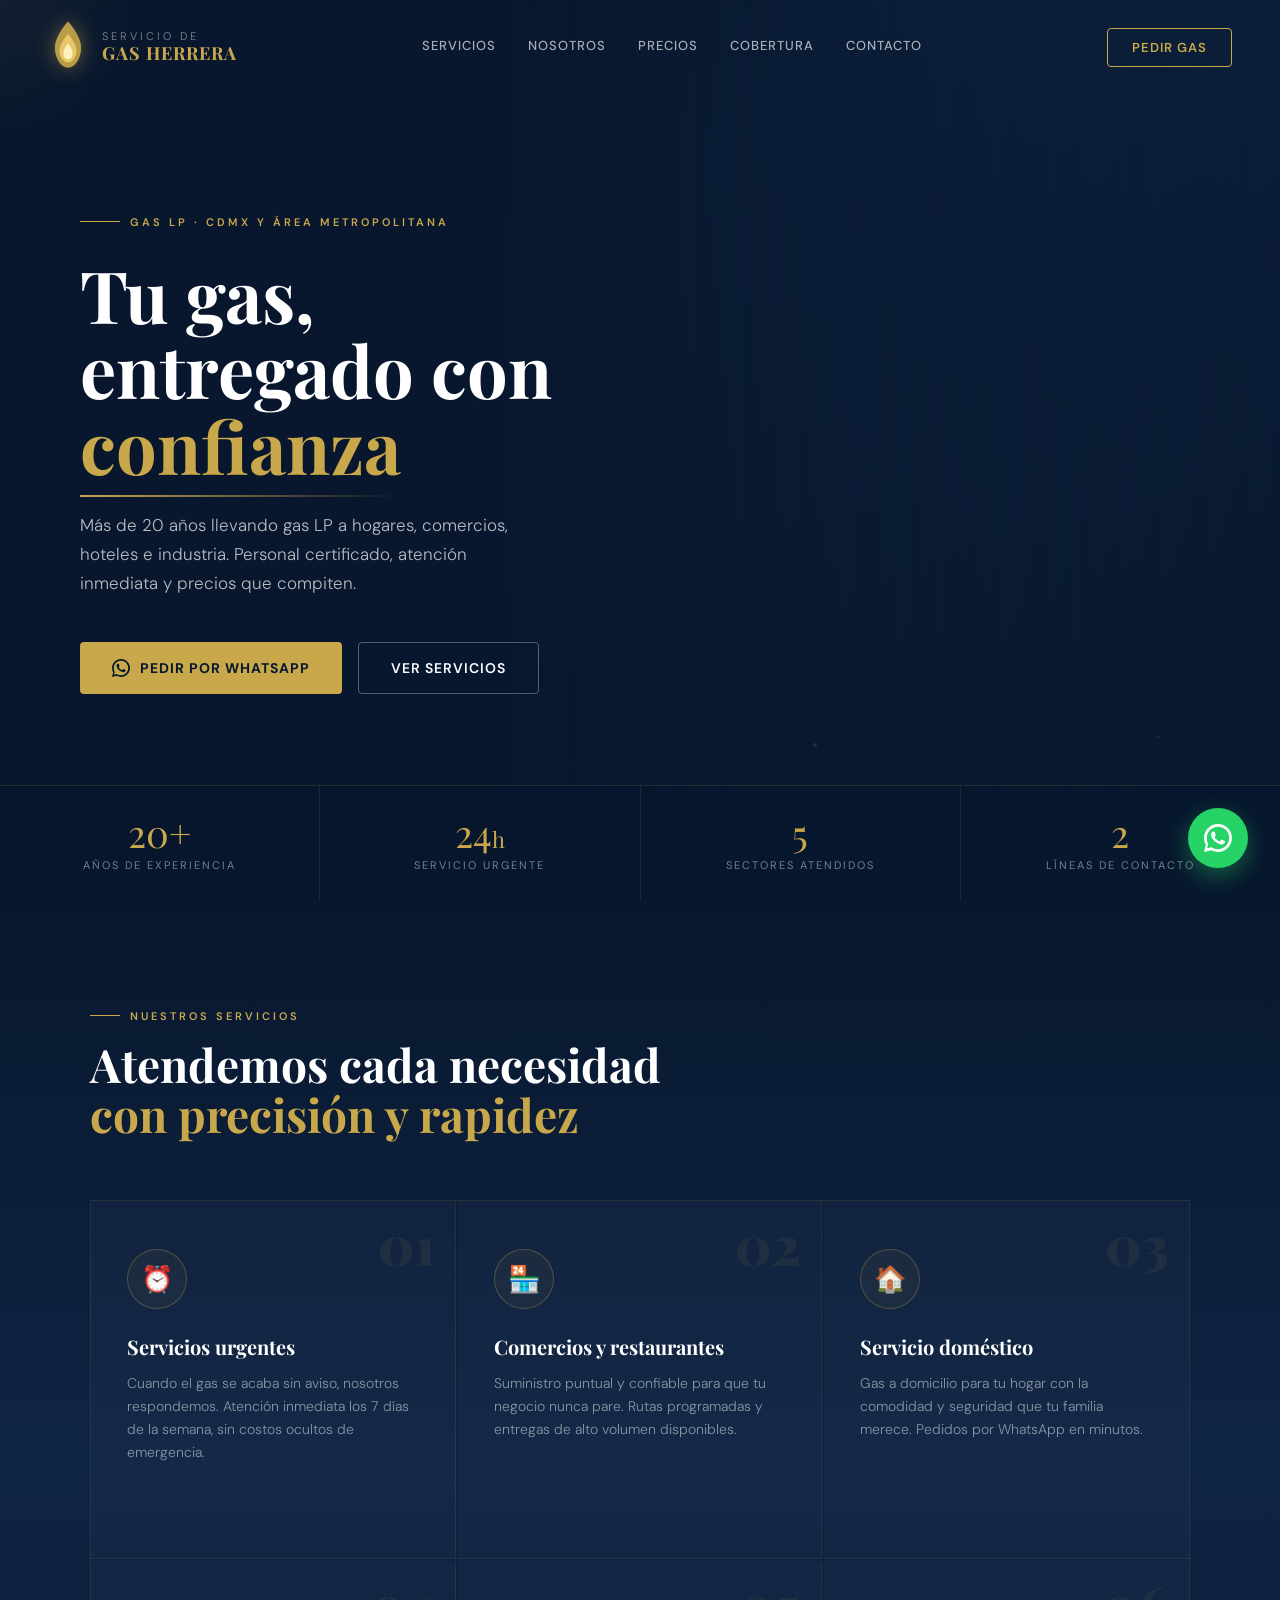
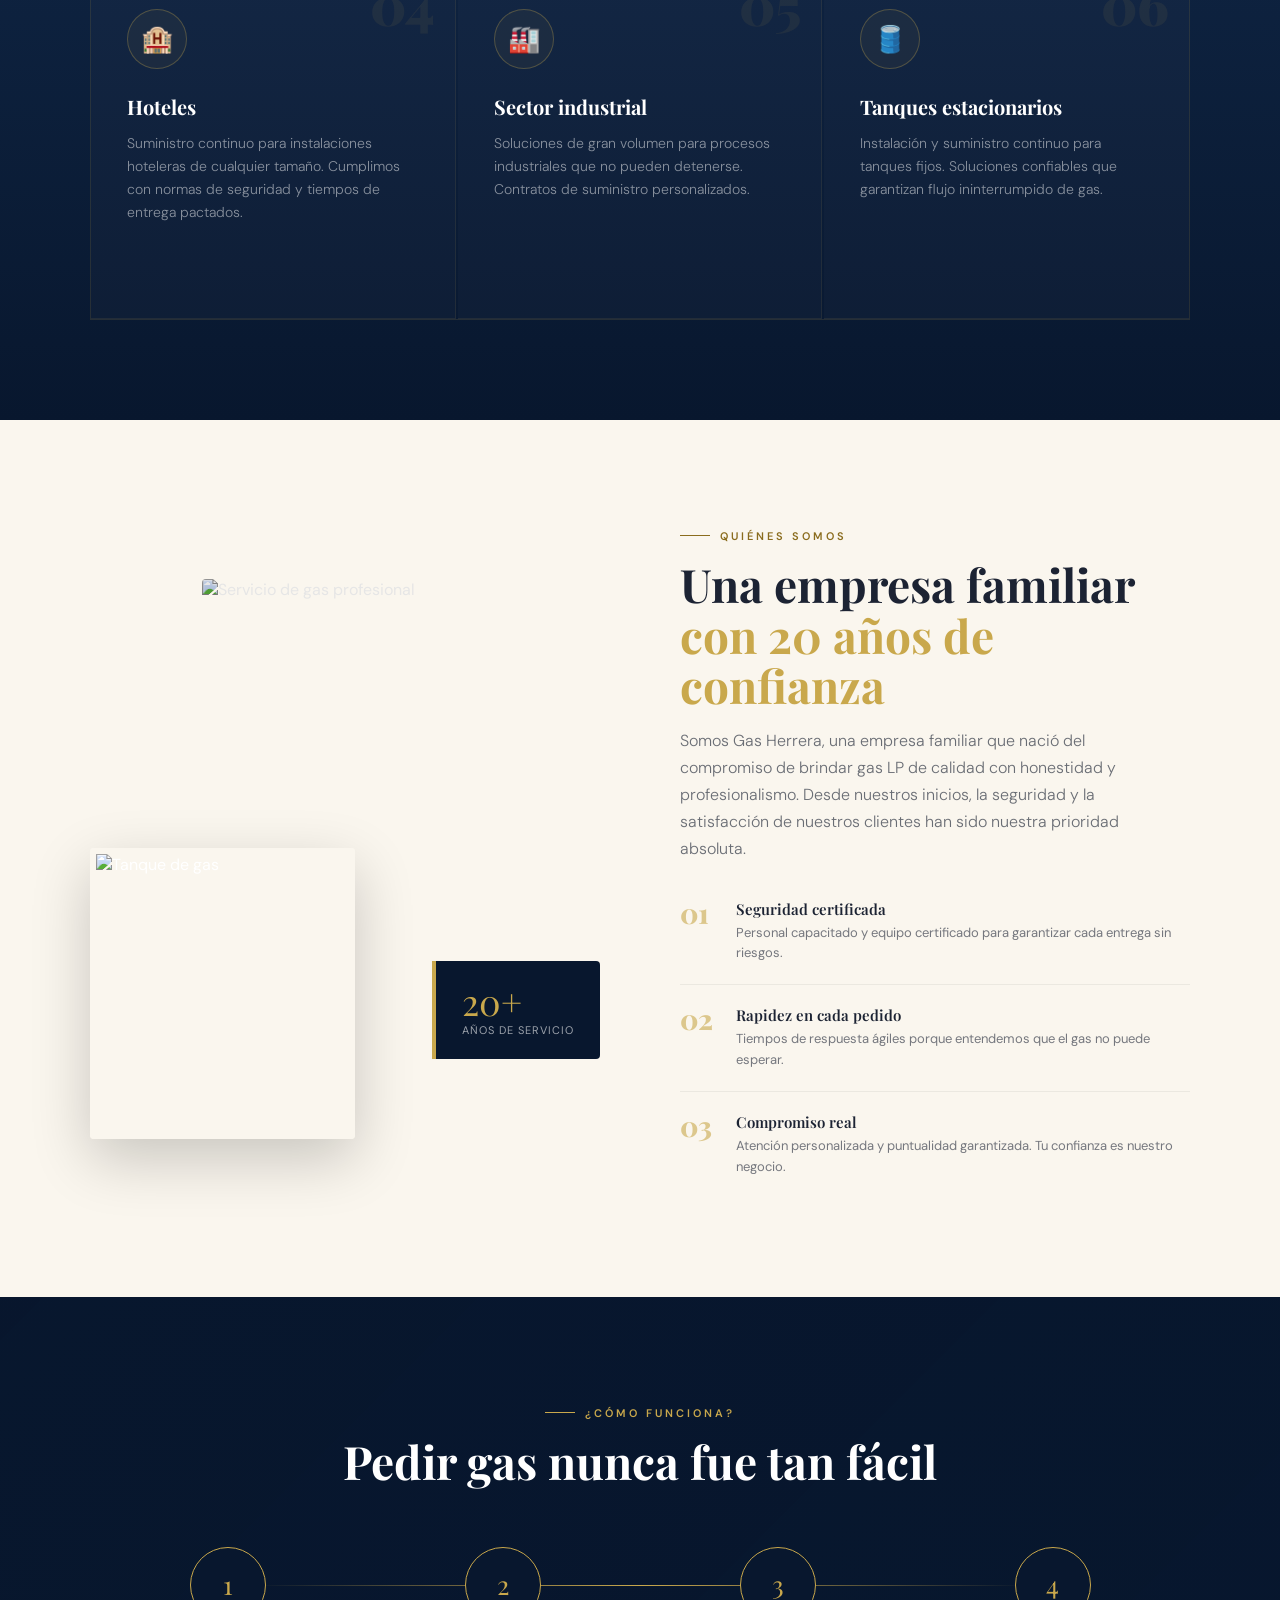
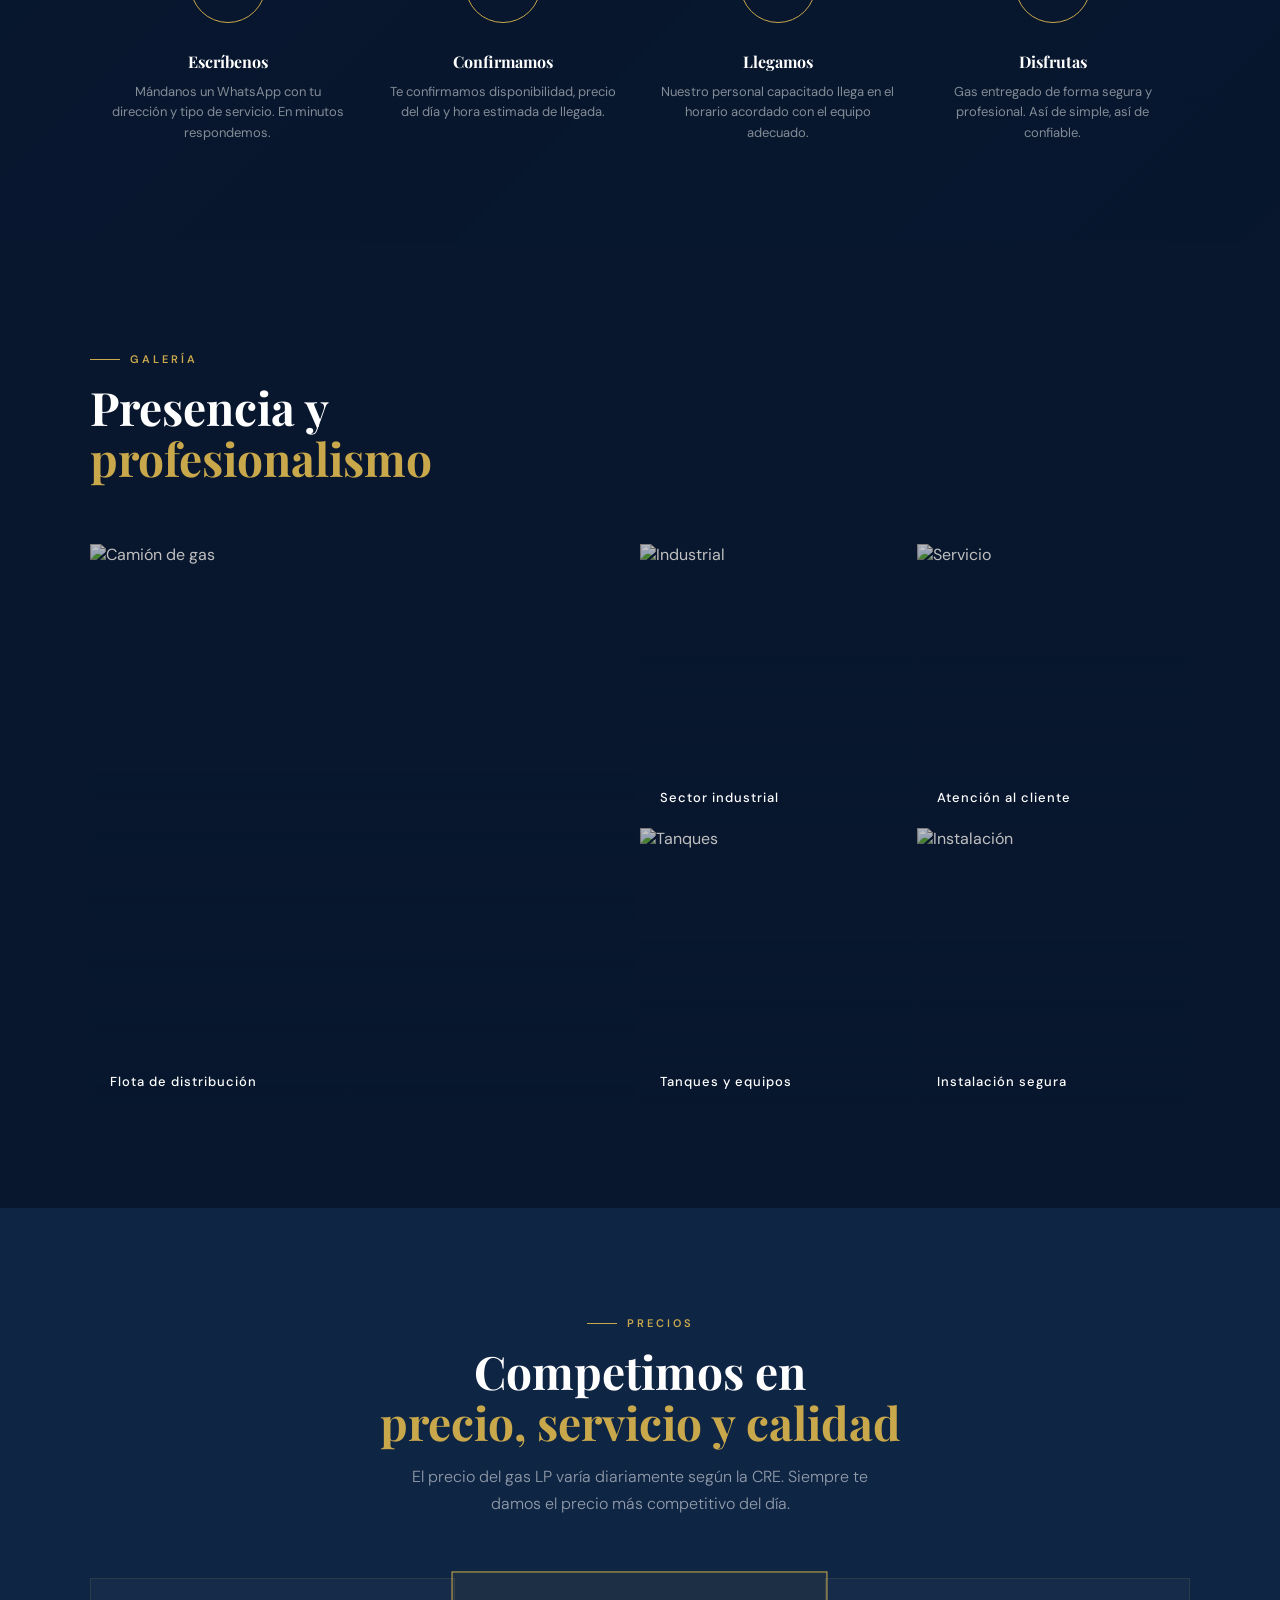
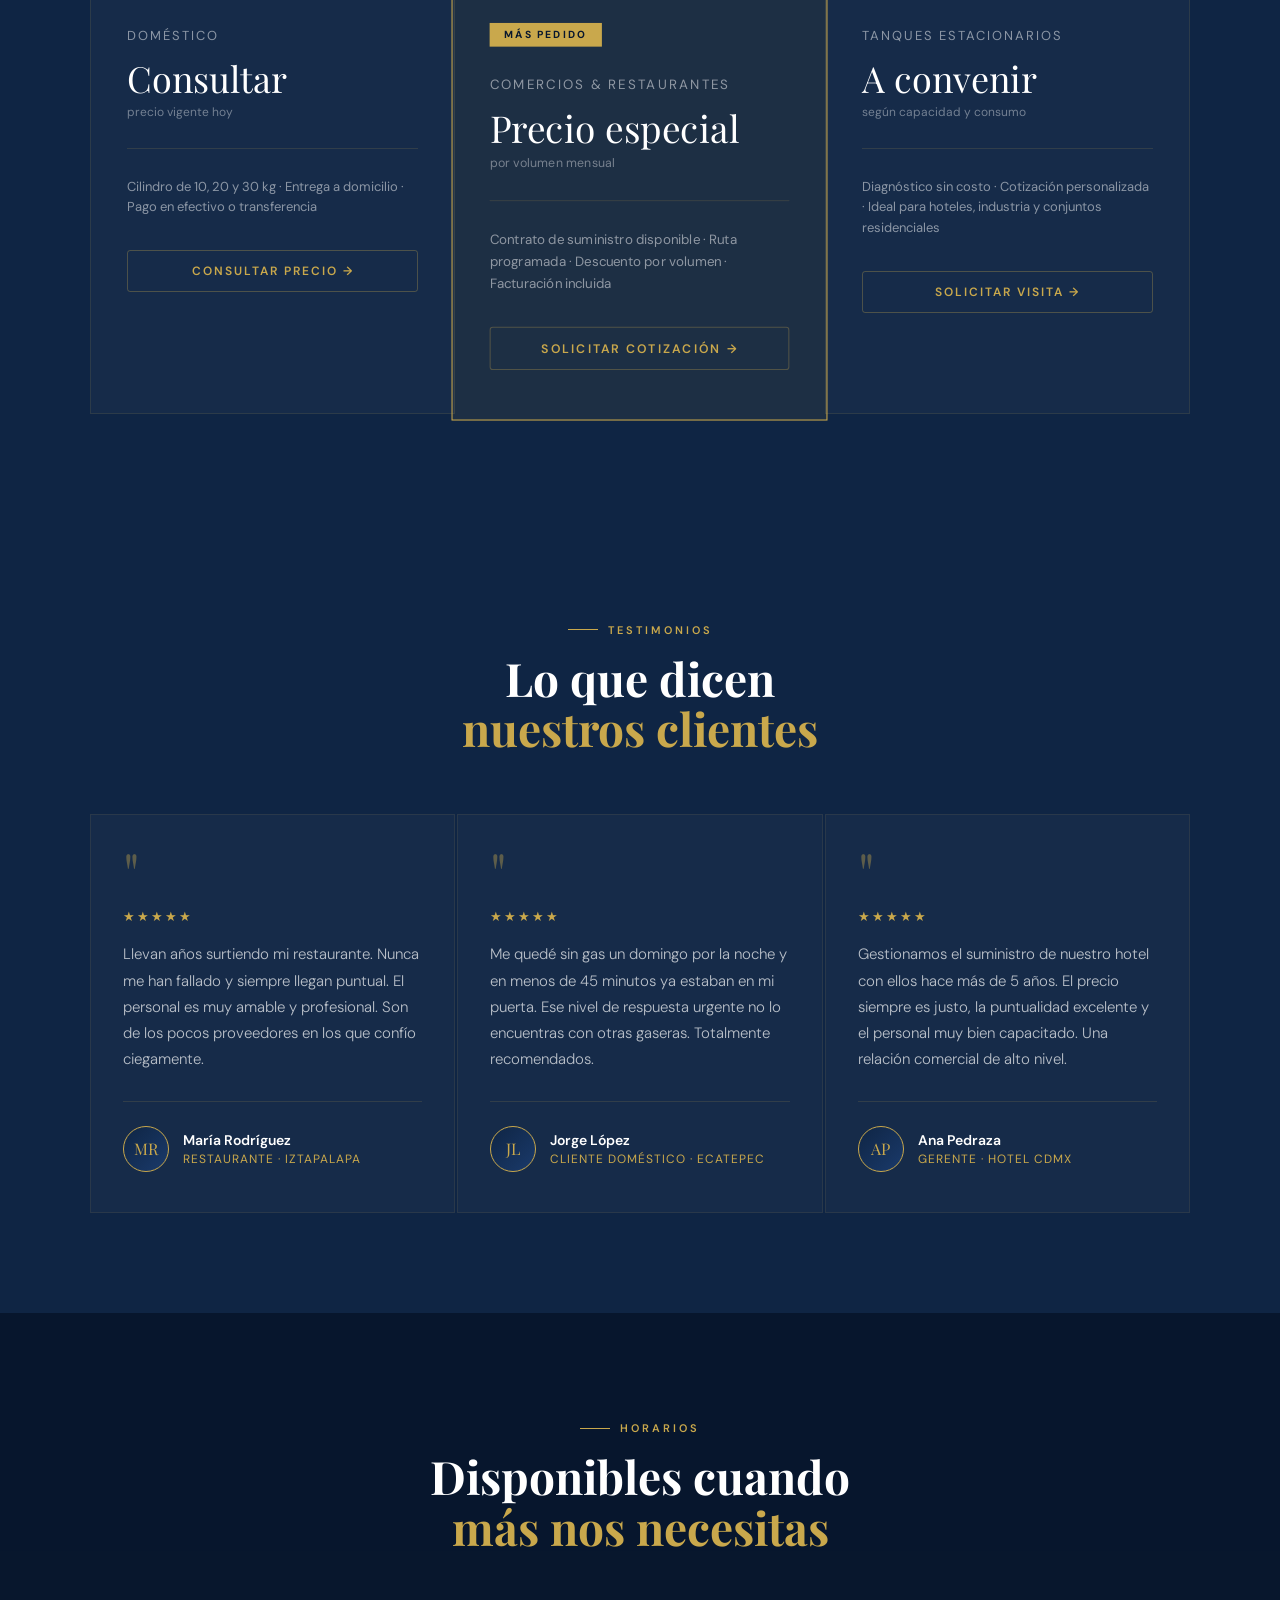
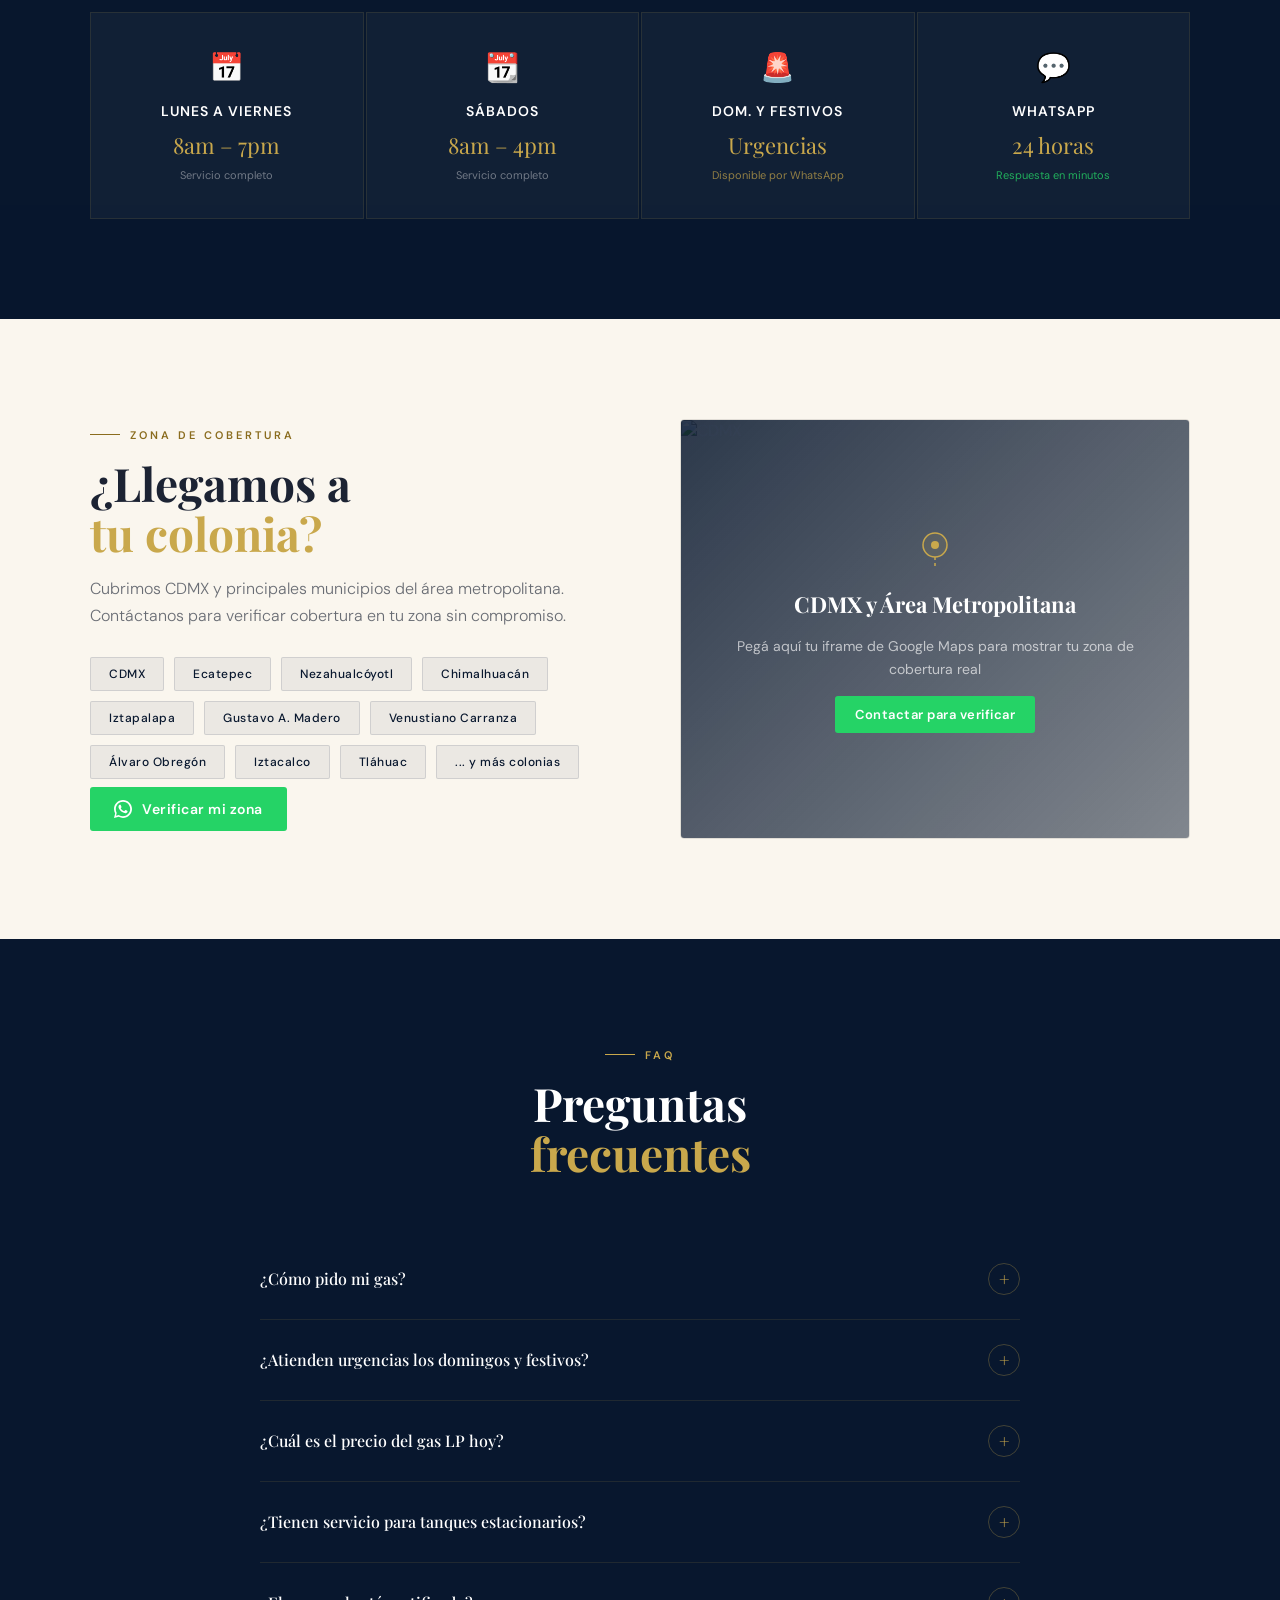
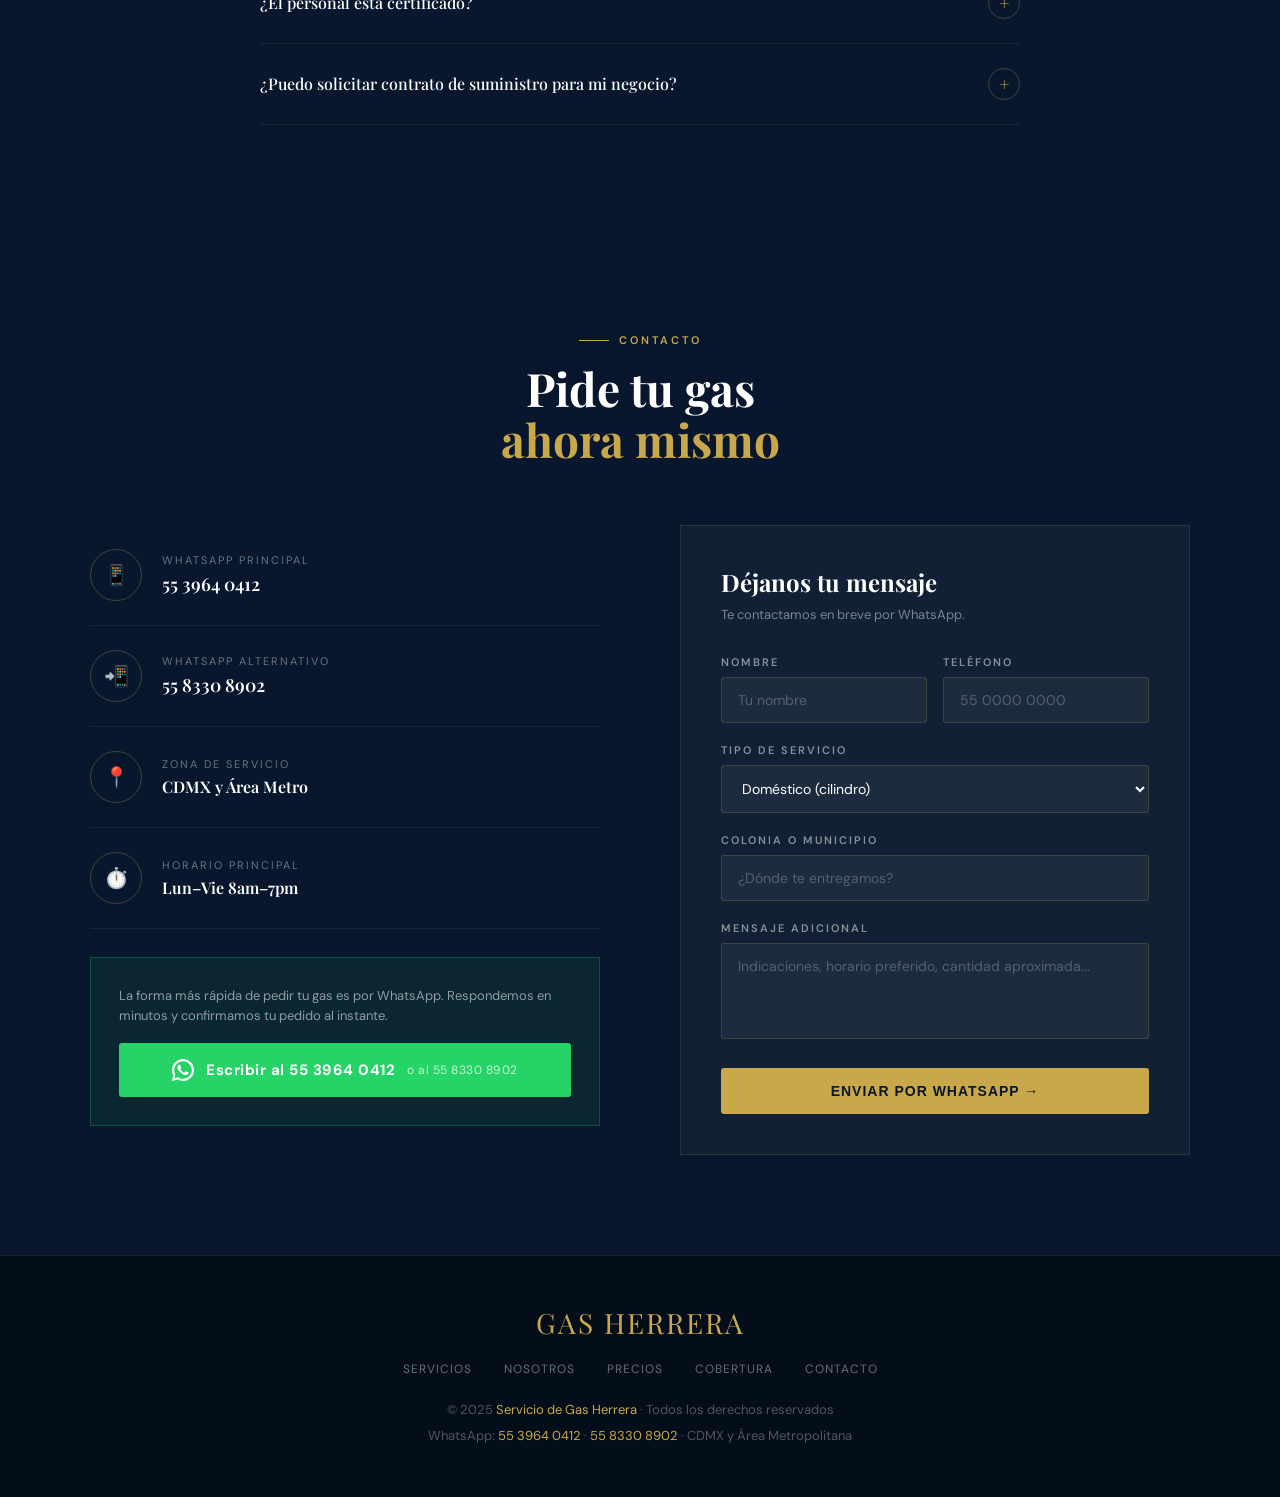
==== index.html @ c6536441 "Rename gas_herrera_premium.html to index.html" ====
<!DOCTYPE html>
<html lang="es">
<head>
<meta charset="UTF-8">
<meta name="viewport" content="width=device-width, initial-scale=1.0">
<title>Servicio de Gas Herrera | Gas LP CDMX</title>
<meta name="description" content="Más de 20 años llevando gas LP a hogares, comercios y empresas en CDMX. Servicio urgente 24h. WhatsApp: 5539640412">
<link rel="preconnect" href="https://fonts.googleapis.com">
<link href="https://fonts.googleapis.com/css2?family=Playfair+Display:wght@700;800;900&family=DM+Sans:wght@300;400;500;600&display=swap" rel="stylesheet">

<style>
*{margin:0;padding:0;box-sizing:border-box}
:root{
  --navy:#08172e;
  --navy2:#0f2544;
  --navy3:#1a3a6b;
  --gold:#c9a84c;
  --gold2:#e8c96a;
  --gold3:#f5e4a8;
  --cream:#faf6ee;
  --white:#fff;
  --gray:#8a8f9e;
  --text:#1c2333;
}
html{scroll-behavior:smooth}
body{font-family:'DM Sans',sans-serif;background:var(--navy);color:var(--white);overflow-x:hidden}
h1,h2,h3,h4{font-family:'Playfair Display',serif}

/* ── CURSOR GLOW ── */
.cursor-glow{
  width:300px;height:300px;border-radius:50%;
  background:radial-gradient(circle,rgba(201,168,76,0.06) 0%,transparent 70%);
  position:fixed;pointer-events:none;transform:translate(-50%,-50%);z-index:9999;
  transition:transform 0.1s;
}

/* ── LOADER ── */
#loader{
  position:fixed;inset:0;background:var(--navy);z-index:10000;
  display:flex;align-items:center;justify-content:center;flex-direction:column;gap:20px;
  transition:opacity 0.6s,visibility 0.6s;
}
#loader.hide{opacity:0;visibility:hidden}
.loader-flame{
  width:50px;height:70px;position:relative;animation:flicker 0.8s infinite alternate;
}
.loader-flame::before{
  content:'';position:absolute;inset:0;
  background:conic-gradient(from 180deg at 50% 100%,#c9a84c,#e8c96a,#fff3c0,#e8c96a,#c9a84c);
  border-radius:50% 50% 30% 30% / 60% 60% 40% 40%;
  animation:burn 1.2s ease-in-out infinite alternate;
}
.loader-flame::after{
  content:'';position:absolute;top:20%;left:20%;right:20%;bottom:10%;
  background:rgba(8,23,46,0.6);border-radius:50% 50% 30% 30% / 60% 60% 40% 40%;
  animation:burn 1.2s ease-in-out infinite alternate reverse;
}
@keyframes burn{
  0%{transform:scaleY(1) scaleX(1)}
  100%{transform:scaleY(1.08) scaleX(0.94)}
}
@keyframes flicker{
  0%{filter:brightness(1)}
  100%{filter:brightness(1.2) drop-shadow(0 0 20px rgba(201,168,76,0.8))}
}
.loader-text{
  font-family:'Playfair Display',serif;
  color:var(--gold);font-size:22px;letter-spacing:4px;
  animation:pulse 1.4s ease-in-out infinite;
}
@keyframes pulse{0%,100%{opacity:0.5}50%{opacity:1}}

/* ── PARTICLES ── */
#particles{position:fixed;inset:0;pointer-events:none;z-index:1;overflow:hidden}
.particle{
  position:absolute;border-radius:50%;pointer-events:none;
  animation:rise linear infinite;
}
@keyframes rise{
  0%{transform:translateY(0) scale(1);opacity:0.6}
  100%{transform:translateY(-100vh) scale(0);opacity:0}
}

/* ── NAV ── */
nav{
  position:fixed;top:0;left:0;right:0;z-index:1000;
  padding:20px 48px;
  display:flex;align-items:center;justify-content:space-between;
  transition:all 0.4s;
}
nav.scrolled{
  background:rgba(8,23,46,0.95);backdrop-filter:blur(20px);
  padding:14px 48px;border-bottom:1px solid rgba(201,168,76,0.15);
  box-shadow:0 4px 30px rgba(0,0,0,0.4);
}
.nav-logo{display:flex;align-items:center;gap:14px;text-decoration:none}
.nav-flame{
  width:40px;height:54px;position:relative;
  filter:drop-shadow(0 0 10px rgba(201,168,76,0.5));
}
.nav-flame svg{width:100%;height:100%}
.nav-brand{line-height:1.2}
.nav-brand span{display:block;font-size:11px;color:rgba(255,255,255,0.5);letter-spacing:3px;text-transform:uppercase;font-family:'DM Sans',sans-serif;font-weight:300}
.nav-brand strong{font-family:'Playfair Display',serif;font-size:18px;color:var(--gold);letter-spacing:1px}
.nav-links{display:flex;gap:32px}
.nav-links a{
  color:rgba(255,255,255,0.65);font-size:13px;text-decoration:none;
  letter-spacing:1px;text-transform:uppercase;font-weight:500;
  position:relative;padding-bottom:4px;transition:color 0.2s;
}
.nav-links a::after{
  content:'';position:absolute;bottom:0;left:0;width:0;height:1px;
  background:var(--gold);transition:width 0.3s;
}
.nav-links a:hover{color:var(--gold)}
.nav-links a:hover::after{width:100%}
.nav-cta{
  background:transparent;color:var(--gold);
  border:1px solid var(--gold);padding:10px 24px;
  border-radius:4px;font-size:13px;font-weight:600;letter-spacing:1px;
  text-transform:uppercase;text-decoration:none;
  position:relative;overflow:hidden;transition:color 0.3s;
}
.nav-cta::before{
  content:'';position:absolute;inset:0;background:var(--gold);
  transform:translateX(-101%);transition:transform 0.3s;z-index:-1;
}
.nav-cta:hover{color:var(--navy)}
.nav-cta:hover::before{transform:translateX(0)}

/* ── HERO ── */
.hero{
  min-height:100vh;position:relative;
  display:flex;align-items:center;justify-content:flex-start;
  overflow:hidden;
}
.hero-bg{
  position:absolute;inset:0;z-index:0;
  background:linear-gradient(135deg,#08172e 0%,#0f2544 40%,#08172e 100%);
}
.hero-img{
  position:absolute;right:0;top:0;bottom:0;width:60%;
  background:url('https://images.unsplash.com/photo-1558618666-fcd25c85cd64?w=1200&q=80') center/cover no-repeat;
  mask-image:linear-gradient(to right,transparent 0%,rgba(0,0,0,0.3) 20%,black 60%);
  -webkit-mask-image:linear-gradient(to right,transparent 0%,rgba(0,0,0,0.3) 20%,black 60%);
}
.hero-overlay{position:absolute;inset:0;background:linear-gradient(to right,var(--navy) 35%,rgba(8,23,46,0.7) 60%,rgba(8,23,46,0.3) 100%);z-index:1}
.hero-content{
  position:relative;z-index:2;padding:0 80px;max-width:680px;
}
.hero-eyebrow{
  display:inline-flex;align-items:center;gap:10px;
  margin-bottom:28px;
  color:var(--gold);font-size:11px;letter-spacing:3px;text-transform:uppercase;font-weight:600;
  opacity:0;animation:fadeUp 0.8s 0.5s ease forwards;
}
.hero-eyebrow::before{content:'';width:40px;height:1px;background:var(--gold)}
.hero h1{
  font-size:72px;line-height:1.05;margin-bottom:28px;
  opacity:0;animation:fadeUp 0.8s 0.7s ease forwards;
}
.hero h1 em{color:var(--gold);font-style:normal;position:relative}
.hero h1 em::after{
  content:'';position:absolute;bottom:-4px;left:0;right:0;height:2px;
  background:linear-gradient(to right,var(--gold),transparent);
}
.hero-desc{
  font-size:17px;line-height:1.7;color:rgba(255,255,255,0.7);
  max-width:460px;margin-bottom:44px;font-weight:300;
  opacity:0;animation:fadeUp 0.8s 0.9s ease forwards;
}
.hero-actions{
  display:flex;gap:16px;flex-wrap:wrap;
  opacity:0;animation:fadeUp 0.8s 1.1s ease forwards;
}
.btn-gold{
  display:inline-flex;align-items:center;gap:10px;
  background:var(--gold);color:var(--navy);
  padding:16px 32px;border-radius:4px;
  font-size:14px;font-weight:700;letter-spacing:1px;text-transform:uppercase;
  text-decoration:none;border:none;cursor:pointer;
  position:relative;overflow:hidden;transition:transform 0.2s,box-shadow 0.3s;
}
.btn-gold::before{
  content:'';position:absolute;inset:0;
  background:var(--gold2);transform:scaleX(0);transform-origin:left;
  transition:transform 0.3s;
}
.btn-gold:hover{transform:translateY(-2px);box-shadow:0 12px 40px rgba(201,168,76,0.35)}
.btn-gold:hover::before{transform:scaleX(1)}
.btn-gold span{position:relative;z-index:1}
.btn-outline{
  display:inline-flex;align-items:center;gap:10px;
  background:transparent;color:var(--white);
  padding:16px 32px;border-radius:4px;
  font-size:14px;font-weight:600;letter-spacing:1px;text-transform:uppercase;
  text-decoration:none;border:1px solid rgba(255,255,255,0.3);
  transition:all 0.3s;
}
.btn-outline:hover{background:rgba(255,255,255,0.08);border-color:rgba(255,255,255,0.6)}
.hero-stats{
  position:absolute;bottom:0;left:0;right:0;z-index:2;
  display:flex;
  border-top:1px solid rgba(201,168,76,0.15);
  background:rgba(8,23,46,0.7);backdrop-filter:blur(20px);
  opacity:0;animation:fadeUp 0.8s 1.3s ease forwards;
}
.hero-stat{
  flex:1;padding:28px 40px;border-right:1px solid rgba(201,168,76,0.12);
  text-align:center;transition:background 0.3s;
}
.hero-stat:last-child{border-right:none}
.hero-stat:hover{background:rgba(201,168,76,0.06)}
.stat-num{
  font-family:'Playfair Display',serif;font-size:38px;color:var(--gold);
  line-height:1;margin-bottom:6px;
}
.stat-label{font-size:11px;color:rgba(255,255,255,0.45);letter-spacing:2px;text-transform:uppercase}

/* ── SCROLL ANIMATIONS ── */
.reveal{
  opacity:0;transform:translateY(40px);
  transition:opacity 0.7s ease,transform 0.7s ease;
}
.reveal.visible{opacity:1;transform:translateY(0)}
.reveal-left{
  opacity:0;transform:translateX(-40px);
  transition:opacity 0.7s ease,transform 0.7s ease;
}
.reveal-left.visible{opacity:1;transform:translateX(0)}
.reveal-right{
  opacity:0;transform:translateX(40px);
  transition:opacity 0.7s ease,transform 0.7s ease;
}
.reveal-right.visible{opacity:1;transform:translateX(0)}
.delay-1{transition-delay:0.1s}
.delay-2{transition-delay:0.2s}
.delay-3{transition-delay:0.3s}
.delay-4{transition-delay:0.4s}
.delay-5{transition-delay:0.5s}

@keyframes fadeUp{
  from{opacity:0;transform:translateY(30px)}
  to{opacity:1;transform:translateY(0)}
}

/* ── SECTION BASE ── */
section{position:relative;z-index:2}
.container{max-width:1100px;margin:0 auto;padding:0 48px}
.section-wrap{padding:100px 0}
.gold-tag{
  display:inline-flex;align-items:center;gap:10px;
  color:var(--gold);font-size:11px;letter-spacing:3px;
  text-transform:uppercase;font-weight:600;margin-bottom:16px;
}
.gold-tag::before{content:'';width:30px;height:1px;background:var(--gold)}
.section-title{
  font-size:46px;line-height:1.1;color:var(--white);margin-bottom:16px;
}
.section-title.dark{color:var(--text)}
.section-title span{color:var(--gold)}
.section-sub{
  font-size:16px;line-height:1.7;
  color:rgba(255,255,255,0.55);font-weight:300;max-width:500px;
}
.section-sub.dark{color:rgba(28,35,51,0.65)}

/* ── SERVICES ── */
.services-bg{
  background:linear-gradient(180deg,var(--navy) 0%,var(--navy2) 50%,var(--navy) 100%);
}
.services-grid{
  display:grid;grid-template-columns:repeat(3,1fr);gap:2px;
  margin-top:60px;
  border:1px solid rgba(201,168,76,0.15);
}
.service-card{
  position:relative;overflow:hidden;
  padding:48px 36px;
  background:rgba(255,255,255,0.02);
  border-right:1px solid rgba(201,168,76,0.1);
  border-bottom:1px solid rgba(201,168,76,0.1);
  transition:background 0.4s;cursor:default;
}
.service-card:nth-child(3n){border-right:none}
.service-card::before{
  content:'';position:absolute;inset:0;
  background:linear-gradient(135deg,rgba(201,168,76,0.08) 0%,transparent 60%);
  opacity:0;transition:opacity 0.4s;
}
.service-card:hover{background:rgba(201,168,76,0.05)}
.service-card:hover::before{opacity:1}
.service-number{
  font-family:'Playfair Display',serif;
  font-size:54px;color:rgba(201,168,76,0.08);
  position:absolute;top:16px;right:20px;line-height:1;
  transition:color 0.4s;font-weight:900;
}
.service-card:hover .service-number{color:rgba(201,168,76,0.15)}
.service-icon-wrap{
  width:60px;height:60px;border-radius:50%;
  border:1px solid rgba(201,168,76,0.3);
  display:flex;align-items:center;justify-content:center;
  margin-bottom:24px;font-size:26px;
  background:rgba(201,168,76,0.06);
  transition:all 0.3s;
}
.service-card:hover .service-icon-wrap{
  background:rgba(201,168,76,0.15);
  border-color:var(--gold);
  box-shadow:0 0 20px rgba(201,168,76,0.2);
}
.service-card h3{
  font-family:'Playfair Display',serif;
  font-size:20px;color:var(--white);margin-bottom:12px;
}
.service-card p{
  font-size:14px;color:rgba(255,255,255,0.5);line-height:1.65;font-weight:300;
}
.service-card .s-arrow{
  display:inline-block;color:var(--gold);margin-top:20px;
  font-size:20px;transition:transform 0.3s;opacity:0;
}
.service-card:hover .s-arrow{opacity:1;transform:translateX(6px)}

/* ── ABOUT ── */
.about-bg{background:var(--cream)}
.about-grid{display:grid;grid-template-columns:1fr 1fr;gap:80px;align-items:center}
.about-images{position:relative;height:560px}
.about-img-main{
  position:absolute;right:0;top:0;
  width:78%;height:78%;
  border-radius:4px;overflow:hidden;
}
.about-img-main img{width:100%;height:100%;object-fit:cover;filter:brightness(0.9)}
.about-img-secondary{
  position:absolute;left:0;bottom:0;
  width:52%;height:52%;
  border-radius:4px;overflow:hidden;
  border:6px solid var(--cream);
  box-shadow:0 20px 60px rgba(0,0,0,0.2);
}
.about-img-secondary img{width:100%;height:100%;object-fit:cover}
.about-badge{
  position:absolute;right:0;bottom:80px;
  background:var(--navy);color:var(--white);
  padding:22px 26px;border-left:4px solid var(--gold);
  border-radius:0 4px 4px 0;
  z-index:10;
}
.about-badge .num{
  font-family:'Playfair Display',serif;
  font-size:36px;color:var(--gold);line-height:1;
}
.about-badge .lbl{font-size:11px;color:rgba(255,255,255,0.6);letter-spacing:1px;text-transform:uppercase;margin-top:4px}
.about-text .gold-tag{color:#8a6c1e}
.about-text .gold-tag::before{background:#8a6c1e}
.about-text .section-title.dark{color:var(--text)}
.valores-list{margin-top:36px;display:flex;flex-direction:column;gap:20px}
.valor-row{
  display:flex;gap:20px;align-items:flex-start;
  padding-bottom:20px;border-bottom:1px solid rgba(0,0,0,0.06);
}
.valor-row:last-child{border-bottom:none}
.valor-num{
  font-family:'Playfair Display',serif;
  font-size:28px;color:var(--gold);font-weight:800;
  line-height:1;flex-shrink:0;width:36px;
  opacity:0.6;
}
.valor-row h4{font-size:15px;font-weight:600;color:var(--text);margin-bottom:4px}
.valor-row p{font-size:13px;color:rgba(28,35,51,0.6);line-height:1.6}

/* ── PRICING ── */
.pricing-bg{background:var(--navy2)}
.pricing-grid{display:grid;grid-template-columns:repeat(3,1fr);gap:2px;margin-top:60px}
.price-card{
  background:rgba(255,255,255,0.03);border:1px solid rgba(201,168,76,0.12);
  padding:48px 36px;position:relative;transition:all 0.35s;
}
.price-card.featured{
  background:rgba(201,168,76,0.08);
  border-color:var(--gold);
  transform:scale(1.03);z-index:1;
}
.price-card:hover:not(.featured){background:rgba(201,168,76,0.04)}
.price-tag-wrap{
  display:inline-block;background:var(--gold);color:var(--navy);
  font-size:10px;font-weight:700;letter-spacing:2px;text-transform:uppercase;
  padding:5px 14px;margin-bottom:28px;
}
.price-type{font-size:13px;color:rgba(255,255,255,0.5);letter-spacing:2px;text-transform:uppercase;margin-bottom:16px}
.price-value{
  font-family:'Playfair Display',serif;
  font-size:36px;color:var(--white);line-height:1;margin-bottom:8px;
}
.price-sub{font-size:12px;color:rgba(255,255,255,0.4);margin-bottom:28px}
.price-divider{height:1px;background:rgba(201,168,76,0.15);margin-bottom:28px}
.price-note{font-size:13px;color:rgba(255,255,255,0.5);line-height:1.6}
.price-cta{
  display:block;text-align:center;margin-top:32px;
  padding:12px;border:1px solid rgba(201,168,76,0.3);
  color:var(--gold);font-size:12px;letter-spacing:2px;text-transform:uppercase;
  font-weight:600;text-decoration:none;border-radius:3px;
  transition:all 0.3s;
}
.price-cta:hover{background:var(--gold);color:var(--navy)}

/* ── PROCESO ── */
.proceso-bg{
  background:url('https://images.unsplash.com/photo-1504328345606-18bbc8c9d7d1?w=1400&q=80') center/cover fixed no-repeat;
  position:relative;
}
.proceso-overlay{
  position:absolute;inset:0;
  background:linear-gradient(135deg,rgba(8,23,46,0.96) 0%,rgba(8,23,46,0.88) 100%);
}
.proceso-grid{
  display:grid;grid-template-columns:repeat(4,1fr);gap:0;
  margin-top:60px;position:relative;
}
.proceso-grid::before{
  content:'';position:absolute;top:38px;left:15%;right:15%;height:1px;
  background:linear-gradient(to right,transparent,var(--gold),transparent);
}
.proceso-step{text-align:center;padding:0 20px;position:relative}
.step-num{
  width:76px;height:76px;border-radius:50%;
  border:1px solid var(--gold);
  display:flex;align-items:center;justify-content:center;
  margin:0 auto 28px;
  background:var(--navy);
  font-family:'Playfair Display',serif;font-size:26px;color:var(--gold);
  position:relative;z-index:1;
  transition:all 0.3s;
}
.proceso-step:hover .step-num{
  background:var(--gold);color:var(--navy);
  box-shadow:0 0 30px rgba(201,168,76,0.4);
}
.proceso-step h4{
  font-size:16px;color:var(--white);margin-bottom:10px;
  font-family:'Playfair Display',serif;
}
.proceso-step p{font-size:13px;color:rgba(255,255,255,0.5);line-height:1.6}

/* ── GALLERY ── */
.gallery-bg{background:var(--navy)}
.gallery-grid{
  display:grid;
  grid-template-columns:2fr 1fr 1fr;
  grid-template-rows:280px 280px;
  gap:4px;margin-top:60px;
}
.gallery-item{
  overflow:hidden;position:relative;cursor:pointer;
}
.gallery-item:first-child{grid-row:1/3}
.gallery-item img{
  width:100%;height:100%;object-fit:cover;
  transition:transform 0.6s ease,filter 0.4s;
  filter:brightness(0.75) saturate(0.9);
}
.gallery-item:hover img{transform:scale(1.06);filter:brightness(0.9) saturate(1.1)}
.gallery-item::after{
  content:'';position:absolute;inset:0;
  background:linear-gradient(to top,rgba(8,23,46,0.7) 0%,transparent 60%);
}
.gallery-label{
  position:absolute;bottom:18px;left:20px;z-index:1;
  font-size:13px;color:var(--white);letter-spacing:1px;font-weight:500;
}

/* ── TESTIMONIOS ── */
.test-bg{background:var(--navy2)}
.testimonials-grid{display:grid;grid-template-columns:repeat(3,1fr);gap:2px;margin-top:60px}
.test-card{
  background:rgba(255,255,255,0.03);border:1px solid rgba(201,168,76,0.1);
  padding:40px 32px;transition:all 0.3s;
}
.test-card:hover{background:rgba(201,168,76,0.05);border-color:rgba(201,168,76,0.3)}
.test-quote{
  font-family:'Playfair Display',serif;
  font-size:56px;color:var(--gold);line-height:0.6;
  margin-bottom:20px;opacity:0.4;
}
.test-text{
  font-size:15px;color:rgba(255,255,255,0.7);line-height:1.75;
  font-weight:300;margin-bottom:28px;
}
.test-divider{height:1px;background:rgba(201,168,76,0.15);margin-bottom:24px}
.test-author{display:flex;align-items:center;gap:14px}
.test-avatar{
  width:46px;height:46px;border-radius:50%;
  border:1px solid var(--gold);overflow:hidden;
  background:linear-gradient(135deg,var(--navy2),var(--navy3));
  display:flex;align-items:center;justify-content:center;
  font-family:'Playfair Display',serif;font-size:16px;color:var(--gold);
  flex-shrink:0;
}
.test-name{font-size:14px;font-weight:600;color:var(--white)}
.test-role{font-size:12px;color:var(--gold);letter-spacing:1px;text-transform:uppercase;margin-top:2px}
.stars{color:var(--gold);font-size:13px;letter-spacing:2px;margin-bottom:16px}

/* ── HORARIOS ── */
.horarios-bg{
  background:url('https://images.unsplash.com/photo-1519389950473-47ba0277781c?w=1400&q=80') center/cover fixed;
  position:relative;
}
.horarios-overlay{position:absolute;inset:0;background:rgba(8,23,46,0.93)}
.hor-grid{display:grid;grid-template-columns:repeat(4,1fr);gap:2px;margin-top:60px}
.hor-card{
  background:rgba(255,255,255,0.04);border:1px solid rgba(201,168,76,0.12);
  padding:36px 28px;text-align:center;transition:all 0.3s;
}
.hor-card:hover{background:rgba(201,168,76,0.08);border-color:var(--gold)}
.hor-icon{font-size:28px;margin-bottom:16px;display:block}
.hor-title{font-size:14px;font-weight:600;color:var(--white);letter-spacing:1px;margin-bottom:10px;text-transform:uppercase}
.hor-time{font-family:'Playfair Display',serif;font-size:22px;color:var(--gold)}
.hor-note{font-size:11px;color:rgba(255,255,255,0.4);margin-top:8px}

/* ── ZONA ── */
.zona-bg{background:var(--cream)}
.zona-grid{display:grid;grid-template-columns:1fr 1fr;gap:80px;align-items:start}
.zona-text .gold-tag{color:#8a6c1e}
.zona-text .gold-tag::before{background:#8a6c1e}
.chips-wrap{display:flex;flex-wrap:wrap;gap:10px;margin-top:28px}
.chip{
  background:rgba(13,31,60,0.06);color:var(--navy);
  font-size:12px;font-weight:500;letter-spacing:0.5px;
  padding:8px 18px;border-radius:2px;border:1px solid rgba(13,31,60,0.12);
  transition:all 0.2s;cursor:default;
}
.chip:hover{background:var(--gold);color:var(--navy);border-color:var(--gold)}
.zona-map-wrap{
  height:420px;border-radius:4px;overflow:hidden;
  border:1px solid rgba(0,0,0,0.1);position:relative;
}
.zona-map-wrap img{width:100%;height:100%;object-fit:cover}
.zona-map-overlay{
  position:absolute;inset:0;
  background:linear-gradient(135deg,rgba(8,23,46,0.85),rgba(8,23,46,0.5));
  display:flex;align-items:center;justify-content:center;flex-direction:column;gap:16px;text-align:center;padding:32px;
}
.zona-map-overlay h4{
  font-family:'Playfair Display',serif;
  font-size:22px;color:var(--white);
}
.zona-map-overlay p{font-size:14px;color:rgba(255,255,255,0.65);line-height:1.6}
.zona-wa{
  display:inline-flex;align-items:center;gap:10px;
  background:#25D366;color:var(--white);padding:13px 24px;
  border-radius:3px;text-decoration:none;font-size:14px;font-weight:600;
  letter-spacing:0.5px;margin-top:8px;transition:all 0.3s;
}
.zona-wa:hover{background:#1da851;transform:translateY(-2px);box-shadow:0 8px 25px rgba(37,211,102,0.3)}

/* ── FAQ ── */
.faq-bg{background:var(--navy)}
.faq-wrap{max-width:760px;margin:60px auto 0}
.faq-item{
  border-bottom:1px solid rgba(201,168,76,0.12);
  overflow:hidden;
}
.faq-q{
  padding:24px 0;display:flex;justify-content:space-between;align-items:center;
  cursor:pointer;font-size:16px;font-weight:500;color:var(--white);
  transition:color 0.2s;
  font-family:'Playfair Display',serif;
}
.faq-q:hover{color:var(--gold)}
.faq-icon{
  width:32px;height:32px;border-radius:50%;
  border:1px solid rgba(201,168,76,0.3);
  display:flex;align-items:center;justify-content:center;
  color:var(--gold);font-size:18px;flex-shrink:0;transition:all 0.3s;
}
.faq-item.open .faq-icon{background:var(--gold);color:var(--navy);transform:rotate(45deg)}
.faq-a{
  max-height:0;overflow:hidden;transition:max-height 0.4s ease,padding 0.4s;
  font-size:15px;color:rgba(255,255,255,0.55);line-height:1.75;font-weight:300;
}
.faq-item.open .faq-a{max-height:200px;padding-bottom:24px}

/* ── CONTACT ── */
.contact-bg{
  background:url('https://images.unsplash.com/photo-1600880292203-757bb62b4baf?w=1400&q=80') center/cover fixed;
  position:relative;
}
.contact-overlay{position:absolute;inset:0;background:rgba(8,23,46,0.93)}
.contact-grid{display:grid;grid-template-columns:1fr 1fr;gap:80px;align-items:start}
.contact-info{display:flex;flex-direction:column;gap:0}
.ci-item{
  display:flex;align-items:center;gap:20px;
  padding:24px 0;border-bottom:1px solid rgba(201,168,76,0.1);
}
.ci-icon{
  width:52px;height:52px;border:1px solid rgba(201,168,76,0.3);
  border-radius:50%;display:flex;align-items:center;justify-content:center;
  flex-shrink:0;transition:all 0.3s;font-size:20px;
}
.ci-item:hover .ci-icon{background:rgba(201,168,76,0.1);border-color:var(--gold)}
.ci-label{font-size:11px;color:rgba(255,255,255,0.4);letter-spacing:2px;text-transform:uppercase;margin-bottom:5px}
.ci-val{font-size:18px;color:var(--white);font-weight:600;font-family:'Playfair Display',serif}
.wa-block{
  margin-top:28px;padding:28px;
  background:rgba(37,211,102,0.08);border:1px solid rgba(37,211,102,0.25);
}
.wa-block p{font-size:13px;color:rgba(255,255,255,0.55);margin-bottom:16px;line-height:1.6}
.wa-main-btn{
  display:flex;align-items:center;gap:12px;justify-content:center;
  background:#25D366;color:var(--white);padding:16px;
  border-radius:3px;text-decoration:none;font-size:15px;font-weight:700;
  letter-spacing:0.5px;transition:all 0.3s;
}
.wa-main-btn:hover{background:#1da851;transform:translateY(-2px);box-shadow:0 10px 30px rgba(37,211,102,0.3)}
.wa-num{font-size:12px;opacity:0.75;font-weight:400}
/* form */
.cf{background:rgba(255,255,255,0.04);border:1px solid rgba(201,168,76,0.15);padding:40px}
.cf h3{font-family:'Playfair Display',serif;font-size:24px;color:var(--white);margin-bottom:8px}
.cf p{font-size:13px;color:rgba(255,255,255,0.45);margin-bottom:32px}
.fg{margin-bottom:20px}
.fg label{display:block;font-size:11px;letter-spacing:2px;text-transform:uppercase;color:rgba(255,255,255,0.5);margin-bottom:8px;font-weight:600}
.fg input,.fg textarea,.fg select{
  width:100%;background:rgba(255,255,255,0.05);
  border:1px solid rgba(201,168,76,0.2);border-radius:3px;
  padding:13px 16px;color:var(--white);font-size:14px;outline:none;
  font-family:'DM Sans',sans-serif;transition:border-color 0.2s;
}
.fg input:focus,.fg textarea:focus,.fg select:focus{border-color:var(--gold)}
.fg input::placeholder,.fg textarea::placeholder{color:rgba(255,255,255,0.25)}
.fg textarea{height:96px;resize:none}
.fg select option{background:var(--navy);color:var(--white)}
.fg-row{display:grid;grid-template-columns:1fr 1fr;gap:16px}
.cf-btn{
  width:100%;background:var(--gold);color:var(--navy);border:none;
  padding:15px;border-radius:3px;font-size:14px;font-weight:700;
  letter-spacing:1px;text-transform:uppercase;cursor:pointer;
  transition:all 0.3s;margin-top:4px;
}
.cf-btn:hover{background:var(--gold2);transform:translateY(-2px);box-shadow:0 10px 30px rgba(201,168,76,0.3)}

/* ── FOOTER ── */
footer{
  background:#040d1a;border-top:1px solid rgba(201,168,76,0.12);
  padding:48px;text-align:center;
}
.footer-logo{
  font-family:'Playfair Display',serif;
  font-size:28px;color:var(--gold);letter-spacing:2px;margin-bottom:16px;
}
footer p{color:rgba(255,255,255,0.3);font-size:13px;line-height:2}
footer span{color:var(--gold)}
.footer-links{display:flex;gap:32px;justify-content:center;margin:20px 0}
.footer-links a{color:rgba(255,255,255,0.4);font-size:12px;text-decoration:none;letter-spacing:1px;text-transform:uppercase;transition:color 0.2s}
.footer-links a:hover{color:var(--gold)}

/* ── WA FLOAT ── */
.wa-float{
  position:fixed;bottom:32px;right:32px;z-index:500;
  background:#25D366;color:white;width:60px;height:60px;
  border-radius:50%;display:flex;align-items:center;justify-content:center;
  text-decoration:none;box-shadow:0 8px 25px rgba(37,211,102,0.4);
  transition:all 0.3s;animation:waPulse 2.5s infinite;
}
.wa-float:hover{transform:scale(1.12);box-shadow:0 12px 35px rgba(37,211,102,0.5)}
@keyframes waPulse{
  0%,100%{box-shadow:0 8px 25px rgba(37,211,102,0.4)}
  50%{box-shadow:0 8px 40px rgba(37,211,102,0.7)}
}

/* RESPONSIVE */
@media(max-width:900px){
  nav{padding:16px 24px}
  .nav-links{display:none}
  .hero-content{padding:0 24px}
  .hero h1{font-size:44px}
  .container{padding:0 24px}
  .services-grid{grid-template-columns:1fr 1fr}
  .about-grid,.zona-grid,.contact-grid{grid-template-columns:1fr}
  .about-images{height:360px}
  .pricing-grid,.testimonials-grid,.hor-grid,.proceso-grid{grid-template-columns:1fr 1fr}
  .price-card.featured{transform:none}
  .gallery-grid{grid-template-columns:1fr 1fr;grid-template-rows:auto}
  .gallery-item:first-child{grid-row:auto}
  .section-title{font-size:34px}
  .fg-row{grid-template-columns:1fr}
  nav.scrolled{padding:12px 24px}
}
@media(max-width:600px){
  .services-grid,.pricing-grid,.testimonials-grid,.hor-grid,.proceso-grid{grid-template-columns:1fr}
  .hero-stats{flex-wrap:wrap}
  .hero-stat{flex:0 0 50%}
  .hero h1{font-size:34px}
  .gallery-grid{grid-template-columns:1fr}
}
</style>
</head>
<body>

<!-- CURSOR -->
<div class="cursor-glow" id="cursorGlow"></div>

<!-- LOADER -->
<div id="loader">
  <div class="loader-flame">
    <svg viewBox="0 0 50 70" fill="none">
      <path d="M25 2C25 2 8 20 8 36C8 49 15.5 62 25 62C34.5 62 42 49 42 36C42 20 25 2 25 2Z" fill="#c9a84c" opacity="0.9"/>
      <path d="M25 18C25 18 14 30 14 40C14 48 19 55 25 55C31 55 36 48 36 40C36 30 25 18 25 18Z" fill="#e8c96a"/>
      <path d="M25 30C25 30 19 38 19 43C19 47.5 21.7 51 25 51C28.3 51 31 47.5 31 43C31 38 25 30 25 30Z" fill="#fff3c0"/>
    </svg>
  </div>
  <div class="loader-text">GAS HERRERA</div>
</div>

<!-- PARTICLES -->
<div id="particles"></div>

<!-- WA FLOAT -->
<a class="wa-float" href="https://wa.me/525539640412?text=Hola,%20quiero%20pedir%20gas" target="_blank" title="WhatsApp">
  <svg width="28" height="28" viewBox="0 0 24 24" fill="white">
    <path d="M17.472 14.382c-.297-.149-1.758-.867-2.03-.967-.273-.099-.471-.148-.67.15-.197.297-.767.966-.94 1.164-.173.199-.347.223-.644.075-.297-.15-1.255-.463-2.39-1.475-.883-.788-1.48-1.761-1.653-2.059-.173-.297-.018-.458.13-.606.134-.133.298-.347.446-.52.149-.174.198-.298.298-.497.099-.198.05-.371-.025-.52-.075-.149-.669-1.612-.916-2.207-.242-.579-.487-.5-.669-.51-.173-.008-.371-.01-.57-.01-.198 0-.52.074-.792.372-.272.297-1.04 1.016-1.04 2.479 0 1.462 1.065 2.875 1.213 3.074.149.198 2.096 3.2 5.077 4.487.709.306 1.262.489 1.694.625.712.227 1.36.195 1.871.118.571-.085 1.758-.719 2.006-1.413.248-.694.248-1.289.173-1.413z"/>
    <path d="M12 0C5.373 0 0 5.373 0 12c0 2.123.556 4.115 1.527 5.845L0 24l6.335-1.502A11.95 11.95 0 0012 24c6.627 0 12-5.373 12-12S18.627 0 12 0zm0 21.6c-1.9 0-3.675-.513-5.2-1.406l-.373-.222-3.762.892.939-3.664-.243-.386A9.549 9.549 0 012.4 12C2.4 6.699 6.699 2.4 12 2.4S21.6 6.699 21.6 12 17.301 21.6 12 21.6z"/>
  </svg>
</a>

<!-- NAV -->
<nav id="mainNav">
  <a href="#" class="nav-logo">
    <div class="nav-flame">
      <svg viewBox="0 0 50 70" fill="none">
        <path d="M25 2C25 2 8 20 8 36C8 49 15.5 62 25 62C34.5 62 42 49 42 36C42 20 25 2 25 2Z" fill="#c9a84c" opacity="0.9"/>
        <path d="M25 18C25 18 14 30 14 40C14 48 19 55 25 55C31 55 36 48 36 40C36 30 25 18 25 18Z" fill="#e8c96a"/>
        <path d="M25 30C25 30 19 38 19 43C19 47.5 21.7 51 25 51C28.3 51 31 47.5 31 43C31 38 25 30 25 30Z" fill="#fff3c0"/>
      </svg>
    </div>
    <div class="nav-brand">
      <span>Servicio de</span>
      <strong>GAS HERRERA</strong>
    </div>
  </a>
  <div class="nav-links">
    <a href="#servicios">Servicios</a>
    <a href="#nosotros">Nosotros</a>
    <a href="#precios">Precios</a>
    <a href="#zona">Cobertura</a>
    <a href="#contacto">Contacto</a>
  </div>
  <a class="nav-cta" href="https://wa.me/525539640412?text=Hola,%20quiero%20pedir%20gas" target="_blank">Pedir gas</a>
</nav>

<!-- HERO -->
<div class="hero">
  <div class="hero-bg"></div>
  <div class="hero-img"></div>
  <div class="hero-overlay"></div>
  <div class="hero-content">
    <div class="hero-eyebrow">Gas LP · CDMX y Área Metropolitana</div>
    <h1>Tu gas,<br>entregado con<br><em>confianza</em></h1>
    <p class="hero-desc">Más de 20 años llevando gas LP a hogares, comercios, hoteles e industria. Personal certificado, atención inmediata y precios que compiten.</p>
    <div class="hero-actions">
      <a class="btn-gold" href="https://wa.me/525539640412?text=Hola,%20quiero%20pedir%20gas" target="_blank">
        <svg width="18" height="18" viewBox="0 0 24 24" fill="currentColor"><path d="M17.472 14.382c-.297-.149-1.758-.867-2.03-.967-.273-.099-.471-.148-.67.15-.197.297-.767.966-.94 1.164-.173.199-.347.223-.644.075-.297-.15-1.255-.463-2.39-1.475-.883-.788-1.48-1.761-1.653-2.059-.173-.297-.018-.458.13-.606.134-.133.298-.347.446-.52.149-.174.198-.298.298-.497.099-.198.05-.371-.025-.52-.075-.149-.669-1.612-.916-2.207-.242-.579-.487-.5-.669-.51-.173-.008-.371-.01-.57-.01-.198 0-.52.074-.792.372-.272.297-1.04 1.016-1.04 2.479 0 1.462 1.065 2.875 1.213 3.074.149.198 2.096 3.2 5.077 4.487.709.306 1.262.489 1.694.625.712.227 1.36.195 1.871.118.571-.085 1.758-.719 2.006-1.413.248-.694.248-1.289.173-1.413z"/><path d="M12 0C5.373 0 0 5.373 0 12c0 2.123.556 4.115 1.527 5.845L0 24l6.335-1.502A11.95 11.95 0 0012 24c6.627 0 12-5.373 12-12S18.627 0 12 0zm0 21.6c-1.9 0-3.675-.513-5.2-1.406l-.373-.222-3.762.892.939-3.664-.243-.386A9.549 9.549 0 012.4 12C2.4 6.699 6.699 2.4 12 2.4S21.6 6.699 21.6 12 17.301 21.6 12 21.6z"/></svg>
        <span>Pedir por WhatsApp</span>
      </a>
      <a class="btn-outline" href="#servicios">Ver servicios</a>
    </div>
  </div>
  <div class="hero-stats">
    <div class="hero-stat">
      <div class="stat-num" data-count="20">0</div>
      <div class="stat-label">Años de experiencia</div>
    </div>
    <div class="hero-stat">
      <div class="stat-num">24<span style="font-size:22px">h</span></div>
      <div class="stat-label">Servicio urgente</div>
    </div>
    <div class="hero-stat">
      <div class="stat-num" data-count="5">0</div>
      <div class="stat-label">Sectores atendidos</div>
    </div>
    <div class="hero-stat">
      <div class="stat-num" data-count="2">0</div>
      <div class="stat-label">Líneas de contacto</div>
    </div>
  </div>
</div>

<!-- SERVICIOS -->
<section id="servicios" class="services-bg">
  <div class="section-wrap container">
    <div class="gold-tag reveal">Nuestros servicios</div>
    <h2 class="section-title reveal delay-1">Atendemos cada necesidad<br><span>con precisión y rapidez</span></h2>
    <div class="services-grid">
      <div class="service-card reveal delay-1">
        <div class="service-number">01</div>
        <div class="service-icon-wrap">⏰</div>
        <h3>Servicios urgentes</h3>
        <p>Cuando el gas se acaba sin aviso, nosotros respondemos. Atención inmediata los 7 días de la semana, sin costos ocultos de emergencia.</p>
        <span class="s-arrow">→</span>
      </div>
      <div class="service-card reveal delay-2">
        <div class="service-number">02</div>
        <div class="service-icon-wrap">🏪</div>
        <h3>Comercios y restaurantes</h3>
        <p>Suministro puntual y confiable para que tu negocio nunca pare. Rutas programadas y entregas de alto volumen disponibles.</p>
        <span class="s-arrow">→</span>
      </div>
      <div class="service-card reveal delay-3">
        <div class="service-number">03</div>
        <div class="service-icon-wrap">🏠</div>
        <h3>Servicio doméstico</h3>
        <p>Gas a domicilio para tu hogar con la comodidad y seguridad que tu familia merece. Pedidos por WhatsApp en minutos.</p>
        <span class="s-arrow">→</span>
      </div>
      <div class="service-card reveal delay-1">
        <div class="service-number">04</div>
        <div class="service-icon-wrap">🏨</div>
        <h3>Hoteles</h3>
        <p>Suministro continuo para instalaciones hoteleras de cualquier tamaño. Cumplimos con normas de seguridad y tiempos de entrega pactados.</p>
        <span class="s-arrow">→</span>
      </div>
      <div class="service-card reveal delay-2">
        <div class="service-number">05</div>
        <div class="service-icon-wrap">🏭</div>
        <h3>Sector industrial</h3>
        <p>Soluciones de gran volumen para procesos industriales que no pueden detenerse. Contratos de suministro personalizados.</p>
        <span class="s-arrow">→</span>
      </div>
      <div class="service-card reveal delay-3">
        <div class="service-number">06</div>
        <div class="service-icon-wrap">🛢️</div>
        <h3>Tanques estacionarios</h3>
        <p>Instalación y suministro continuo para tanques fijos. Soluciones confiables que garantizan flujo ininterrumpido de gas.</p>
        <span class="s-arrow">→</span>
      </div>
    </div>
  </div>
</section>

<!-- NOSOTROS -->
<section id="nosotros" class="about-bg">
  <div class="section-wrap container">
    <div class="about-grid">
      <div class="about-images reveal-left">
        <div class="about-img-main">
          <img src="https://images.unsplash.com/photo-1621905251918-48416bd8575a?w=800&q=80" alt="Servicio de gas profesional">
        </div>
        <div class="about-img-secondary">
          <img src="https://images.unsplash.com/photo-1581094794329-c8112a89af12?w=600&q=80" alt="Tanque de gas">
        </div>
        <div class="about-badge">
          <div class="num">20+</div>
          <div class="lbl">Años de servicio</div>
        </div>
      </div>
      <div class="about-text reveal-right">
        <div class="gold-tag">Quiénes somos</div>
        <h2 class="section-title dark">Una empresa familiar<br><span>con 20 años de confianza</span></h2>
        <p class="section-sub dark" style="margin-top:16px">Somos Gas Herrera, una empresa familiar que nació del compromiso de brindar gas LP de calidad con honestidad y profesionalismo. Desde nuestros inicios, la seguridad y la satisfacción de nuestros clientes han sido nuestra prioridad absoluta.</p>
        <div class="valores-list">
          <div class="valor-row">
            <div class="valor-num">01</div>
            <div>
              <h4>Seguridad certificada</h4>
              <p>Personal capacitado y equipo certificado para garantizar cada entrega sin riesgos.</p>
            </div>
          </div>
          <div class="valor-row">
            <div class="valor-num">02</div>
            <div>
              <h4>Rapidez en cada pedido</h4>
              <p>Tiempos de respuesta ágiles porque entendemos que el gas no puede esperar.</p>
            </div>
          </div>
          <div class="valor-row">
            <div class="valor-num">03</div>
            <div>
              <h4>Compromiso real</h4>
              <p>Atención personalizada y puntualidad garantizada. Tu confianza es nuestro negocio.</p>
            </div>
          </div>
        </div>
      </div>
    </div>
  </div>
</section>

<!-- PROCESO -->
<section class="proceso-bg">
  <div class="proceso-overlay"></div>
  <div class="section-wrap container" style="position:relative;z-index:1">
    <div style="text-align:center">
      <div class="gold-tag reveal" style="justify-content:center">¿Cómo funciona?</div>
      <h2 class="section-title reveal delay-1" style="text-align:center">Pedir gas nunca fue tan fácil</h2>
    </div>
    <div class="proceso-grid">
      <div class="proceso-step reveal delay-1">
        <div class="step-num">1</div>
        <h4>Escríbenos</h4>
        <p>Mándanos un WhatsApp con tu dirección y tipo de servicio. En minutos respondemos.</p>
      </div>
      <div class="proceso-step reveal delay-2">
        <div class="step-num">2</div>
        <h4>Confirmamos</h4>
        <p>Te confirmamos disponibilidad, precio del día y hora estimada de llegada.</p>
      </div>
      <div class="proceso-step reveal delay-3">
        <div class="step-num">3</div>
        <h4>Llegamos</h4>
        <p>Nuestro personal capacitado llega en el horario acordado con el equipo adecuado.</p>
      </div>
      <div class="proceso-step reveal delay-4">
        <div class="step-num">4</div>
        <h4>Disfrutas</h4>
        <p>Gas entregado de forma segura y profesional. Así de simple, así de confiable.</p>
      </div>
    </div>
  </div>
</section>

<!-- GALERÍA -->
<section class="gallery-bg">
  <div class="section-wrap container">
    <div class="gold-tag reveal">Galería</div>
    <h2 class="section-title reveal delay-1">Presencia y<br><span>profesionalismo</span></h2>
    <div class="gallery-grid">
      <div class="gallery-item reveal-left">
        <img src="https://images.unsplash.com/photo-1504328345606-18bbc8c9d7d1?w=800&q=80" alt="Camión de gas">
        <span class="gallery-label">Flota de distribución</span>
      </div>
      <div class="gallery-item reveal delay-1">
        <img src="https://images.unsplash.com/photo-1558618666-fcd25c85cd64?w=600&q=80" alt="Industrial">
        <span class="gallery-label">Sector industrial</span>
      </div>
      <div class="gallery-item reveal delay-2">
        <img src="https://images.unsplash.com/photo-1600880292203-757bb62b4baf?w=600&q=80" alt="Servicio">
        <span class="gallery-label">Atención al cliente</span>
      </div>
      <div class="gallery-item reveal delay-3">
        <img src="https://images.unsplash.com/photo-1581094794329-c8112a89af12?w=600&q=80" alt="Tanques">
        <span class="gallery-label">Tanques y equipos</span>
      </div>
      <div class="gallery-item reveal delay-4">
        <img src="https://images.unsplash.com/photo-1621905251918-48416bd8575a?w=600&q=80" alt="Instalación">
        <span class="gallery-label">Instalación segura</span>
      </div>
    </div>
  </div>
</section>

<!-- PRECIOS -->
<section id="precios" class="pricing-bg">
  <div class="section-wrap container">
    <div style="text-align:center">
      <div class="gold-tag reveal" style="justify-content:center">Precios</div>
      <h2 class="section-title reveal delay-1" style="text-align:center">Competimos en<br><span>precio, servicio y calidad</span></h2>
      <p class="section-sub reveal delay-2" style="text-align:center;margin:0 auto 0">El precio del gas LP varía diariamente según la CRE. Siempre te damos el precio más competitivo del día.</p>
    </div>
    <div class="pricing-grid">
      <div class="price-card reveal delay-1">
        <div class="price-type">Doméstico</div>
        <div class="price-value">Consultar</div>
        <div class="price-sub">precio vigente hoy</div>
        <div class="price-divider"></div>
        <div class="price-note">Cilindro de 10, 20 y 30 kg · Entrega a domicilio · Pago en efectivo o transferencia</div>
        <a class="price-cta" href="https://wa.me/525539640412?text=Hola,%20¿cuál%20es%20el%20precio%20del%20gas%20hoy?" target="_blank">Consultar precio →</a>
      </div>
      <div class="price-card featured reveal delay-2">
        <div class="price-tag-wrap">Más pedido</div>
        <div class="price-type">Comercios & Restaurantes</div>
        <div class="price-value">Precio especial</div>
        <div class="price-sub">por volumen mensual</div>
        <div class="price-divider"></div>
        <div class="price-note">Contrato de suministro disponible · Ruta programada · Descuento por volumen · Facturación incluida</div>
        <a class="price-cta" href="https://wa.me/525539640412?text=Hola,%20quiero%20un%20contrato%20de%20suministro%20para%20mi%20negocio" target="_blank">Solicitar cotización →</a>
      </div>
      <div class="price-card reveal delay-3">
        <div class="price-type">Tanques estacionarios</div>
        <div class="price-value">A convenir</div>
        <div class="price-sub">según capacidad y consumo</div>
        <div class="price-divider"></div>
        <div class="price-note">Diagnóstico sin costo · Cotización personalizada · Ideal para hoteles, industria y conjuntos residenciales</div>
        <a class="price-cta" href="https://wa.me/525539640412?text=Hola,%20necesito%20información%20sobre%20tanques%20estacionarios" target="_blank">Solicitar visita →</a>
      </div>
    </div>
  </div>
</section>

<!-- TESTIMONIOS -->
<section class="test-bg">
  <div class="section-wrap container">
    <div style="text-align:center">
      <div class="gold-tag reveal" style="justify-content:center">Testimonios</div>
      <h2 class="section-title reveal delay-1" style="text-align:center">Lo que dicen<br><span>nuestros clientes</span></h2>
    </div>
    <div class="testimonials-grid">
      <div class="test-card reveal delay-1">
        <div class="test-quote">"</div>
        <div class="stars">★★★★★</div>
        <p class="test-text">Llevan años surtiendo mi restaurante. Nunca me han fallado y siempre llegan puntual. El personal es muy amable y profesional. Son de los pocos proveedores en los que confío ciegamente.</p>
        <div class="test-divider"></div>
        <div class="test-author">
          <div class="test-avatar">MR</div>
          <div>
            <div class="test-name">María Rodríguez</div>
            <div class="test-role">Restaurante · Iztapalapa</div>
          </div>
        </div>
      </div>
      <div class="test-card reveal delay-2">
        <div class="test-quote">"</div>
        <div class="stars">★★★★★</div>
        <p class="test-text">Me quedé sin gas un domingo por la noche y en menos de 45 minutos ya estaban en mi puerta. Ese nivel de respuesta urgente no lo encuentras con otras gaseras. Totalmente recomendados.</p>
        <div class="test-divider"></div>
        <div class="test-author">
          <div class="test-avatar">JL</div>
          <div>
            <div class="test-name">Jorge López</div>
            <div class="test-role">Cliente doméstico · Ecatepec</div>
          </div>
        </div>
      </div>
      <div class="test-card reveal delay-3">
        <div class="test-quote">"</div>
        <div class="stars">★★★★★</div>
        <p class="test-text">Gestionamos el suministro de nuestro hotel con ellos hace más de 5 años. El precio siempre es justo, la puntualidad excelente y el personal muy bien capacitado. Una relación comercial de alto nivel.</p>
        <div class="test-divider"></div>
        <div class="test-author">
          <div class="test-avatar">AP</div>
          <div>
            <div class="test-name">Ana Pedraza</div>
            <div class="test-role">Gerente · Hotel CDMX</div>
          </div>
        </div>
      </div>
    </div>
  </div>
</section>

<!-- HORARIOS -->
<section class="horarios-bg">
  <div class="horarios-overlay"></div>
  <div class="section-wrap container" style="position:relative;z-index:1">
    <div style="text-align:center">
      <div class="gold-tag reveal" style="justify-content:center">Horarios</div>
      <h2 class="section-title reveal delay-1" style="text-align:center">Disponibles cuando<br><span>más nos necesitas</span></h2>
    </div>
    <div class="hor-grid">
      <div class="hor-card reveal delay-1">
        <span class="hor-icon">📅</span>
        <div class="hor-title">Lunes a viernes</div>
        <div class="hor-time">8am – 7pm</div>
        <div class="hor-note">Servicio completo</div>
      </div>
      <div class="hor-card reveal delay-2">
        <span class="hor-icon">📆</span>
        <div class="hor-title">Sábados</div>
        <div class="hor-time">8am – 4pm</div>
        <div class="hor-note">Servicio completo</div>
      </div>
      <div class="hor-card reveal delay-3">
        <span class="hor-icon">🚨</span>
        <div class="hor-title">Dom. y festivos</div>
        <div class="hor-time">Urgencias</div>
        <div class="hor-note" style="color:rgba(201,168,76,0.7)">Disponible por WhatsApp</div>
      </div>
      <div class="hor-card reveal delay-4">
        <span class="hor-icon">💬</span>
        <div class="hor-title">WhatsApp</div>
        <div class="hor-time">24 horas</div>
        <div class="hor-note" style="color:rgba(37,211,102,0.8)">Respuesta en minutos</div>
      </div>
    </div>
  </div>
</section>

<!-- ZONA -->
<section id="zona" class="zona-bg">
  <div class="section-wrap container">
    <div class="zona-grid">
      <div class="zona-text">
        <div class="gold-tag reveal">Zona de cobertura</div>
        <h2 class="section-title dark reveal delay-1">¿Llegamos a<br><span>tu colonia?</span></h2>
        <p class="section-sub dark reveal delay-2" style="margin-top:12px">Cubrimos CDMX y principales municipios del área metropolitana. Contáctanos para verificar cobertura en tu zona sin compromiso.</p>
        <div class="chips-wrap reveal delay-3">
          <span class="chip">CDMX</span>
          <span class="chip">Ecatepec</span>
          <span class="chip">Nezahualcóyotl</span>
          <span class="chip">Chimalhuacán</span>
          <span class="chip">Iztapalapa</span>
          <span class="chip">Gustavo A. Madero</span>
          <span class="chip">Venustiano Carranza</span>
          <span class="chip">Álvaro Obregón</span>
          <span class="chip">Iztacalco</span>
          <span class="chip">Tláhuac</span>
          <span class="chip">... y más colonias</span>
        </div>
        <a class="zona-wa reveal delay-4" href="https://wa.me/525539640412?text=Hola,%20quiero%20saber%20si%20tienen%20cobertura%20en%20mi%20zona" target="_blank">
          <svg width="18" height="18" viewBox="0 0 24 24" fill="white"><path d="M17.472 14.382c-.297-.149-1.758-.867-2.03-.967-.273-.099-.471-.148-.67.15-.197.297-.767.966-.94 1.164-.173.199-.347.223-.644.075-.297-.15-1.255-.463-2.39-1.475-.883-.788-1.48-1.761-1.653-2.059-.173-.297-.018-.458.13-.606.134-.133.298-.347.446-.52.149-.174.198-.298.298-.497.099-.198.05-.371-.025-.52-.075-.149-.669-1.612-.916-2.207-.242-.579-.487-.5-.669-.51-.173-.008-.371-.01-.57-.01-.198 0-.52.074-.792.372-.272.297-1.04 1.016-1.04 2.479 0 1.462 1.065 2.875 1.213 3.074.149.198 2.096 3.2 5.077 4.487.709.306 1.262.489 1.694.625.712.227 1.36.195 1.871.118.571-.085 1.758-.719 2.006-1.413.248-.694.248-1.289.173-1.413z"/><path d="M12 0C5.373 0 0 5.373 0 12c0 2.123.556 4.115 1.527 5.845L0 24l6.335-1.502A11.95 11.95 0 0012 24c6.627 0 12-5.373 12-12S18.627 0 12 0zm0 21.6c-1.9 0-3.675-.513-5.2-1.406l-.373-.222-3.762.892.939-3.664-.243-.386A9.549 9.549 0 012.4 12C2.4 6.699 6.699 2.4 12 2.4S21.6 6.699 21.6 12 17.301 21.6 12 21.6z"/></svg>
          Verificar mi zona
        </a>
      </div>
      <div class="reveal-right">
        <div class="zona-map-wrap">
          <img src="https://images.unsplash.com/photo-1477959858617-67f85cf4f1df?w=700&q=80" alt="CDMX">
          <div class="zona-map-overlay">
            <svg width="48" height="48" viewBox="0 0 48 48" fill="none">
              <circle cx="24" cy="20" r="12" stroke="#c9a84c" stroke-width="1.5" fill="rgba(201,168,76,0.1)"/>
              <circle cx="24" cy="20" r="4" fill="#c9a84c"/>
              <line x1="24" y1="32" x2="24" y2="44" stroke="#c9a84c" stroke-width="1.5" stroke-dasharray="3,3"/>
            </svg>
            <h4>CDMX y Área Metropolitana</h4>
            <p>Pegá aquí tu iframe de Google Maps para mostrar tu zona de cobertura real</p>
            <a class="zona-wa" href="https://wa.me/525539640412" target="_blank" style="margin-top:0;font-size:13px;padding:10px 20px">Contactar para verificar</a>
          </div>
        </div>
      </div>
    </div>
  </div>
</section>

<!-- FAQ -->
<section id="faq" class="faq-bg">
  <div class="section-wrap container">
    <div style="text-align:center;margin-bottom:20px">
      <div class="gold-tag reveal" style="justify-content:center">FAQ</div>
      <h2 class="section-title reveal delay-1" style="text-align:center">Preguntas<br><span>frecuentes</span></h2>
    </div>
    <div class="faq-wrap">
      <div class="faq-item reveal">
        <div class="faq-q" onclick="toggleFaq(this)">¿Cómo pido mi gas? <span class="faq-icon">+</span></div>
        <div class="faq-a">Es muy fácil. Escríbenos por WhatsApp al 5539640412 o al 55 8330 8902 con tu dirección y el tipo de servicio que necesitas. En minutos te confirmamos disponibilidad, precio del día y hora estimada de llegada.</div>
      </div>
      <div class="faq-item reveal delay-1">
        <div class="faq-q" onclick="toggleFaq(this)">¿Atienden urgencias los domingos y festivos? <span class="faq-icon">+</span></div>
        <div class="faq-a">Sí. Para servicios urgentes estamos disponibles cualquier día a través de WhatsApp. Atendemos tu caso prioritariamente y hacemos lo posible por llegar lo antes posible.</div>
      </div>
      <div class="faq-item reveal delay-2">
        <div class="faq-q" onclick="toggleFaq(this)">¿Cuál es el precio del gas LP hoy? <span class="faq-icon">+</span></div>
        <div class="faq-a">El precio del gas LP varía diariamente según el precio oficial publicado por la Comisión Reguladora de Energía (CRE). Escríbenos cualquier día y te decimos el precio vigente sin compromiso. Siempre ofrecemos precios competitivos.</div>
      </div>
      <div class="faq-item reveal delay-3">
        <div class="faq-q" onclick="toggleFaq(this)">¿Tienen servicio para tanques estacionarios? <span class="faq-icon">+</span></div>
        <div class="faq-a">Sí, contamos con servicio especializado para tanques estacionarios en casas, hoteles, restaurantes e industria. Realizamos una visita de diagnóstico sin costo y te damos una cotización personalizada.</div>
      </div>
      <div class="faq-item reveal delay-4">
        <div class="faq-q" onclick="toggleFaq(this)">¿El personal está certificado? <span class="faq-icon">+</span></div>
        <div class="faq-a">Absolutamente. Todo nuestro equipo está capacitado en el manejo seguro de gas LP, primeros auxilios y atención al cliente. Garantizamos un servicio profesional y seguro en cada visita.</div>
      </div>
      <div class="faq-item reveal delay-5">
        <div class="faq-q" onclick="toggleFaq(this)">¿Puedo solicitar contrato de suministro para mi negocio? <span class="faq-icon">+</span></div>
        <div class="faq-a">Sí. Ofrecemos contratos de suministro para comercios, restaurantes, hoteles e industria. Incluyen rutas programadas, precios especiales por volumen y facturación. Contáctanos para diseñar el plan ideal para tu operación.</div>
      </div>
    </div>
  </div>
</section>

<!-- CONTACTO -->
<section id="contacto" class="contact-bg">
  <div class="contact-overlay"></div>
  <div class="section-wrap container" style="position:relative;z-index:1">
    <div style="text-align:center;margin-bottom:60px">
      <div class="gold-tag reveal" style="justify-content:center">Contacto</div>
      <h2 class="section-title reveal delay-1" style="text-align:center">Pide tu gas<br><span>ahora mismo</span></h2>
    </div>
    <div class="contact-grid">
      <div class="contact-info reveal-left">
        <div class="ci-item">
          <div class="ci-icon">📱</div>
          <div>
            <div class="ci-label">WhatsApp principal</div>
            <div class="ci-val">55 3964 0412</div>
          </div>
        </div>
        <div class="ci-item">
          <div class="ci-icon">📲</div>
          <div>
            <div class="ci-label">WhatsApp alternativo</div>
            <div class="ci-val">55 8330 8902</div>
          </div>
        </div>
        <div class="ci-item">
          <div class="ci-icon">📍</div>
          <div>
            <div class="ci-label">Zona de servicio</div>
            <div class="ci-val" style="font-size:16px">CDMX y Área Metro</div>
          </div>
        </div>
        <div class="ci-item">
          <div class="ci-icon">⏱️</div>
          <div>
            <div class="ci-label">Horario principal</div>
            <div class="ci-val" style="font-size:16px">Lun–Vie 8am–7pm</div>
          </div>
        </div>
        <div class="wa-block">
          <p>La forma más rápida de pedir tu gas es por WhatsApp. Respondemos en minutos y confirmamos tu pedido al instante.</p>
          <a class="wa-main-btn" href="https://wa.me/525539640412?text=Hola,%20quiero%20pedir%20gas" target="_blank">
            <svg width="22" height="22" viewBox="0 0 24 24" fill="white"><path d="M17.472 14.382c-.297-.149-1.758-.867-2.03-.967-.273-.099-.471-.148-.67.15-.197.297-.767.966-.94 1.164-.173.199-.347.223-.644.075-.297-.15-1.255-.463-2.39-1.475-.883-.788-1.48-1.761-1.653-2.059-.173-.297-.018-.458.13-.606.134-.133.298-.347.446-.52.149-.174.198-.298.298-.497.099-.198.05-.371-.025-.52-.075-.149-.669-1.612-.916-2.207-.242-.579-.487-.5-.669-.51-.173-.008-.371-.01-.57-.01-.198 0-.52.074-.792.372-.272.297-1.04 1.016-1.04 2.479 0 1.462 1.065 2.875 1.213 3.074.149.198 2.096 3.2 5.077 4.487.709.306 1.262.489 1.694.625.712.227 1.36.195 1.871.118.571-.085 1.758-.719 2.006-1.413.248-.694.248-1.289.173-1.413z"/><path d="M12 0C5.373 0 0 5.373 0 12c0 2.123.556 4.115 1.527 5.845L0 24l6.335-1.502A11.95 11.95 0 0012 24c6.627 0 12-5.373 12-12S18.627 0 12 0zm0 21.6c-1.9 0-3.675-.513-5.2-1.406l-.373-.222-3.762.892.939-3.664-.243-.386A9.549 9.549 0 012.4 12C2.4 6.699 6.699 2.4 12 2.4S21.6 6.699 21.6 12 17.301 21.6 12 21.6z"/></svg>
            Escribir al 55 3964 0412
            <span class="wa-num">o al 55 8330 8902</span>
          </a>
        </div>
      </div>
      <div class="cf reveal-right">
        <h3>Déjanos tu mensaje</h3>
        <p>Te contactamos en breve por WhatsApp.</p>
        <div class="fg-row">
          <div class="fg">
            <label>Nombre</label>
            <input type="text" placeholder="Tu nombre">
          </div>
          <div class="fg">
            <label>Teléfono</label>
            <input type="tel" placeholder="55 0000 0000">
          </div>
        </div>
        <div class="fg">
          <label>Tipo de servicio</label>
          <select>
            <option>Doméstico (cilindro)</option>
            <option>Comercio / Restaurante</option>
            <option>Hotel</option>
            <option>Industrial</option>
            <option>Tanque estacionario</option>
            <option>Urgente</option>
          </select>
        </div>
        <div class="fg">
          <label>Colonia o municipio</label>
          <input type="text" placeholder="¿Dónde te entregamos?">
        </div>
        <div class="fg">
          <label>Mensaje adicional</label>
          <textarea placeholder="Indicaciones, horario preferido, cantidad aproximada..."></textarea>
        </div>
        <button class="cf-btn" onclick="sendWA()">Enviar por WhatsApp →</button>
      </div>
    </div>
  </div>
</section>

<!-- FOOTER -->
<footer>
  <div class="footer-logo">GAS HERRERA</div>
  <div class="footer-links">
    <a href="#servicios">Servicios</a>
    <a href="#nosotros">Nosotros</a>
    <a href="#precios">Precios</a>
    <a href="#zona">Cobertura</a>
    <a href="#contacto">Contacto</a>
  </div>
  <p>© 2025 <span>Servicio de Gas Herrera</span> · Todos los derechos reservados</p>
  <p>WhatsApp: <span>55 3964 0412</span> · <span>55 8330 8902</span> · CDMX y Área Metropolitana</p>
</footer>

<script>
// LOADER
window.addEventListener('load',()=>{
  setTimeout(()=>{
    document.getElementById('loader').classList.add('hide');
  },1800);
});

// CURSOR
const cursor=document.getElementById('cursorGlow');
document.addEventListener('mousemove',e=>{
  cursor.style.left=e.clientX+'px';
  cursor.style.top=e.clientY+'px';
});

// NAV SCROLL
const nav=document.getElementById('mainNav');
window.addEventListener('scroll',()=>{
  nav.classList.toggle('scrolled',window.scrollY>60);
});

// PARTICLES
const pc=document.getElementById('particles');
function mkParticle(){
  const p=document.createElement('div');
  p.className='particle';
  const sz=Math.random()*4+2;
  p.style.cssText=`
    width:${sz}px;height:${sz}px;
    left:${Math.random()*100}%;
    bottom:${Math.random()*20}%;
    background:rgba(201,168,76,${Math.random()*0.3+0.1});
    animation-duration:${Math.random()*6+4}s;
    animation-delay:${Math.random()*4}s;
  `;
  pc.appendChild(p);
  setTimeout(()=>p.remove(),(Math.random()*6+4)*1000+4000);
}
setInterval(mkParticle,600);
for(let i=0;i<10;i++)mkParticle();

// SCROLL REVEAL
const observer=new IntersectionObserver((entries)=>{
  entries.forEach(e=>{if(e.isIntersecting)e.target.classList.add('visible')});
},{threshold:0.1});
document.querySelectorAll('.reveal,.reveal-left,.reveal-right').forEach(el=>observer.observe(el));

// COUNTER ANIMATION
const counterObserver=new IntersectionObserver((entries)=>{
  entries.forEach(e=>{
    if(e.isIntersecting&&e.target.dataset.count){
      const target=+e.target.dataset.count;
      let curr=0;
      const step=target/30;
      const timer=setInterval(()=>{
        curr=Math.min(curr+step,target);
        e.target.textContent=Math.round(curr)+(target===20?'+':'');
        if(curr>=target)clearInterval(timer);
      },40);
      counterObserver.unobserve(e.target);
    }
  });
},{threshold:0.5});
document.querySelectorAll('[data-count]').forEach(el=>counterObserver.observe(el));

// FAQ
function toggleFaq(el){
  const item=el.parentElement;
  const isOpen=item.classList.contains('open');
  document.querySelectorAll('.faq-item').forEach(i=>i.classList.remove('open'));
  if(!isOpen)item.classList.add('open');
}

// FORM → WA
function sendWA(){
  const n=document.querySelector('.cf input[type=text]')?.value||'';
  const t=document.querySelector('.cf input[type=tel]')?.value||'';
  const s=document.querySelector('.cf select')?.value||'';
  const c=document.querySelectorAll('.cf input[type=text]')[1]?.value||'';
  const m=document.querySelector('.cf textarea')?.value||'';
  const msg=`Hola, me llamo ${n||'(sin nombre)'}, mi teléfono es ${t||'(sin teléfono)'}. Necesito servicio de: ${s}. Colonia/zona: ${c||'(sin especificar)'}. ${m?'Mensaje adicional: '+m:''}`;
  window.open('https://wa.me/525539640412?text='+encodeURIComponent(msg),'_blank');
}
</script>
</body>
</html>
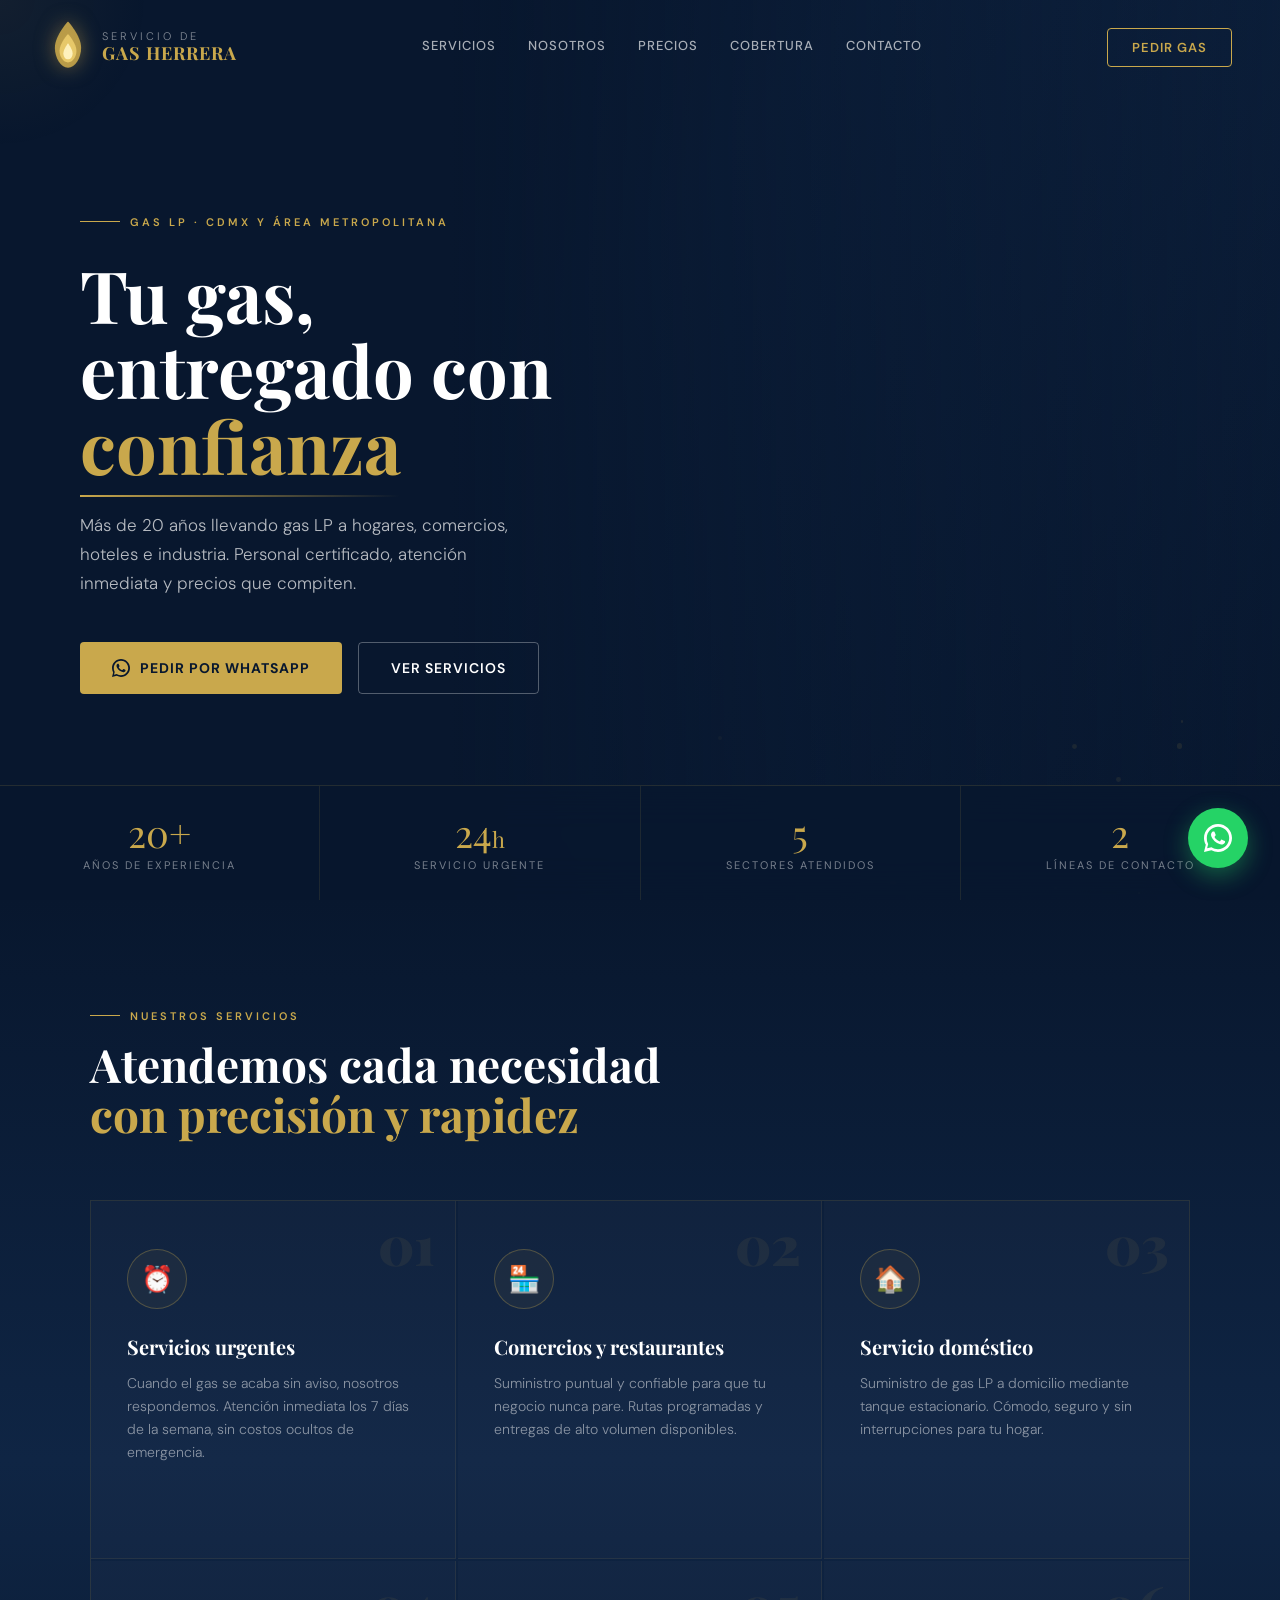
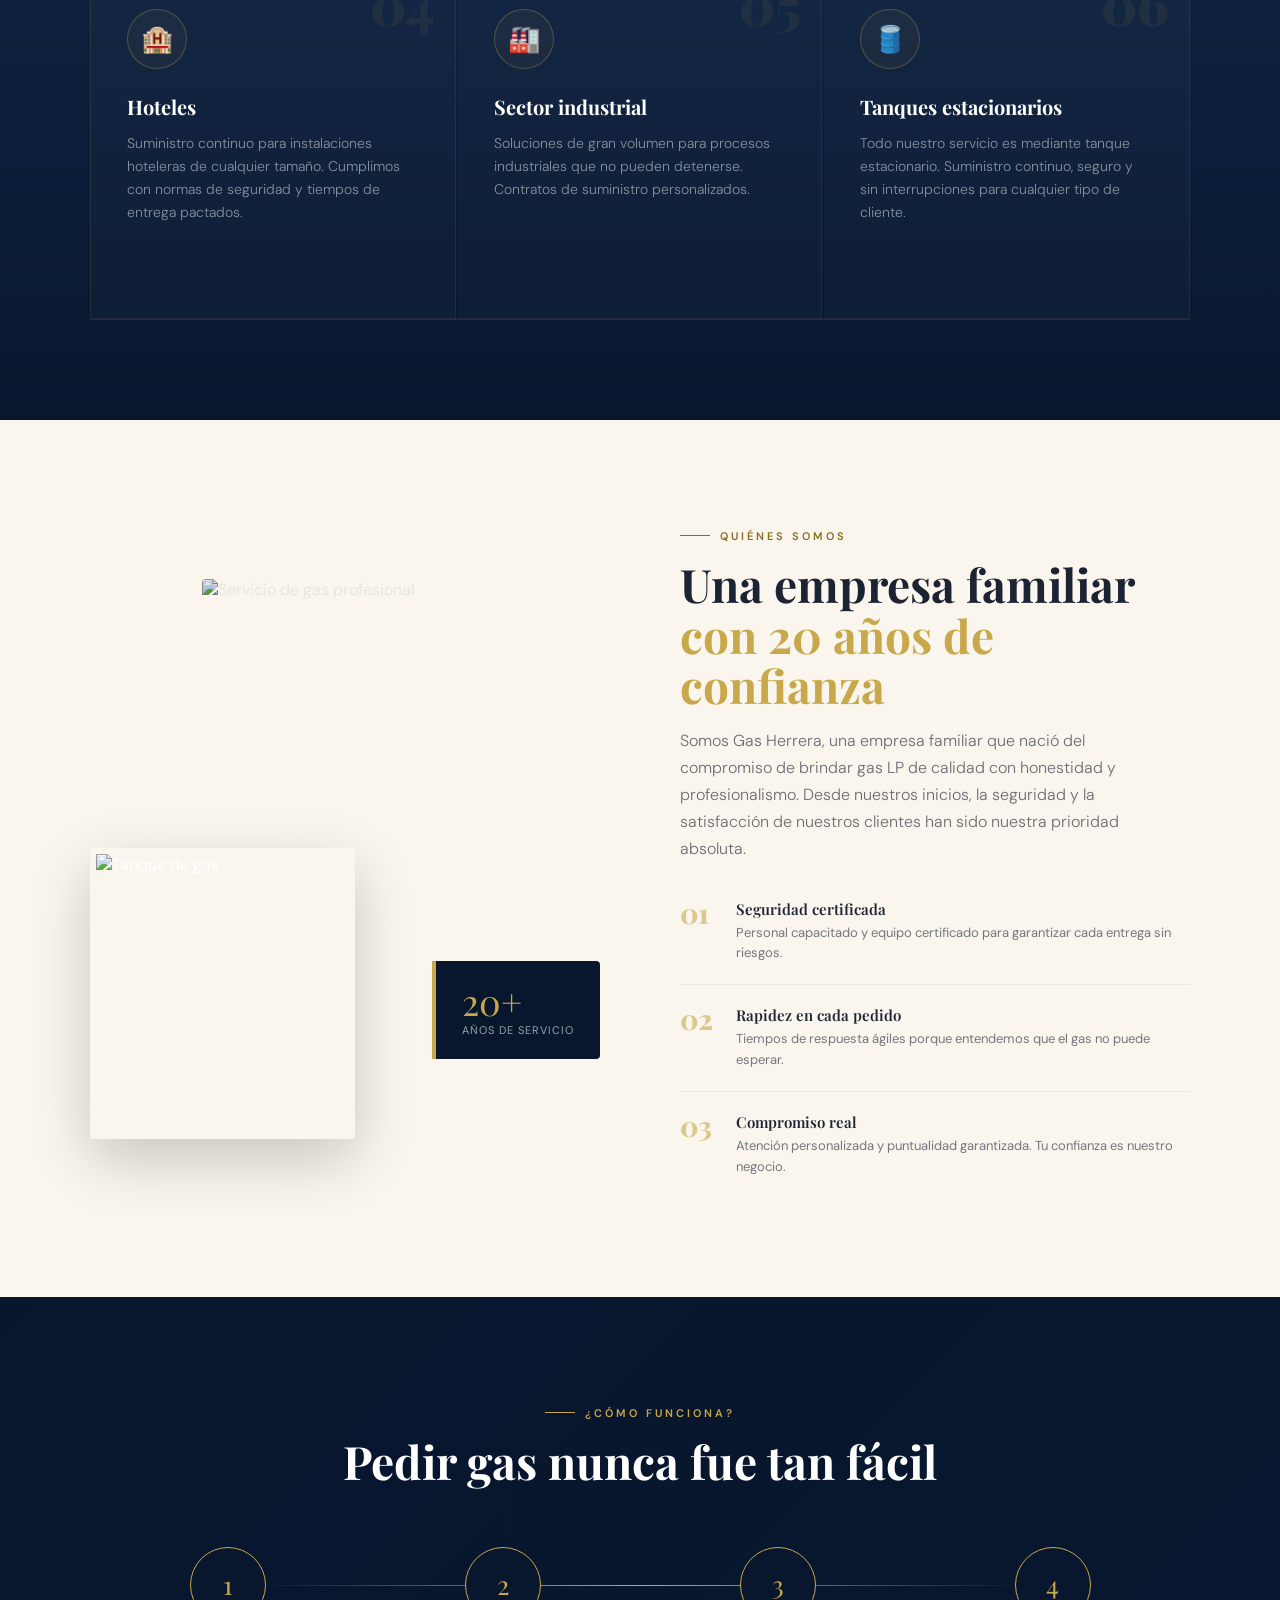
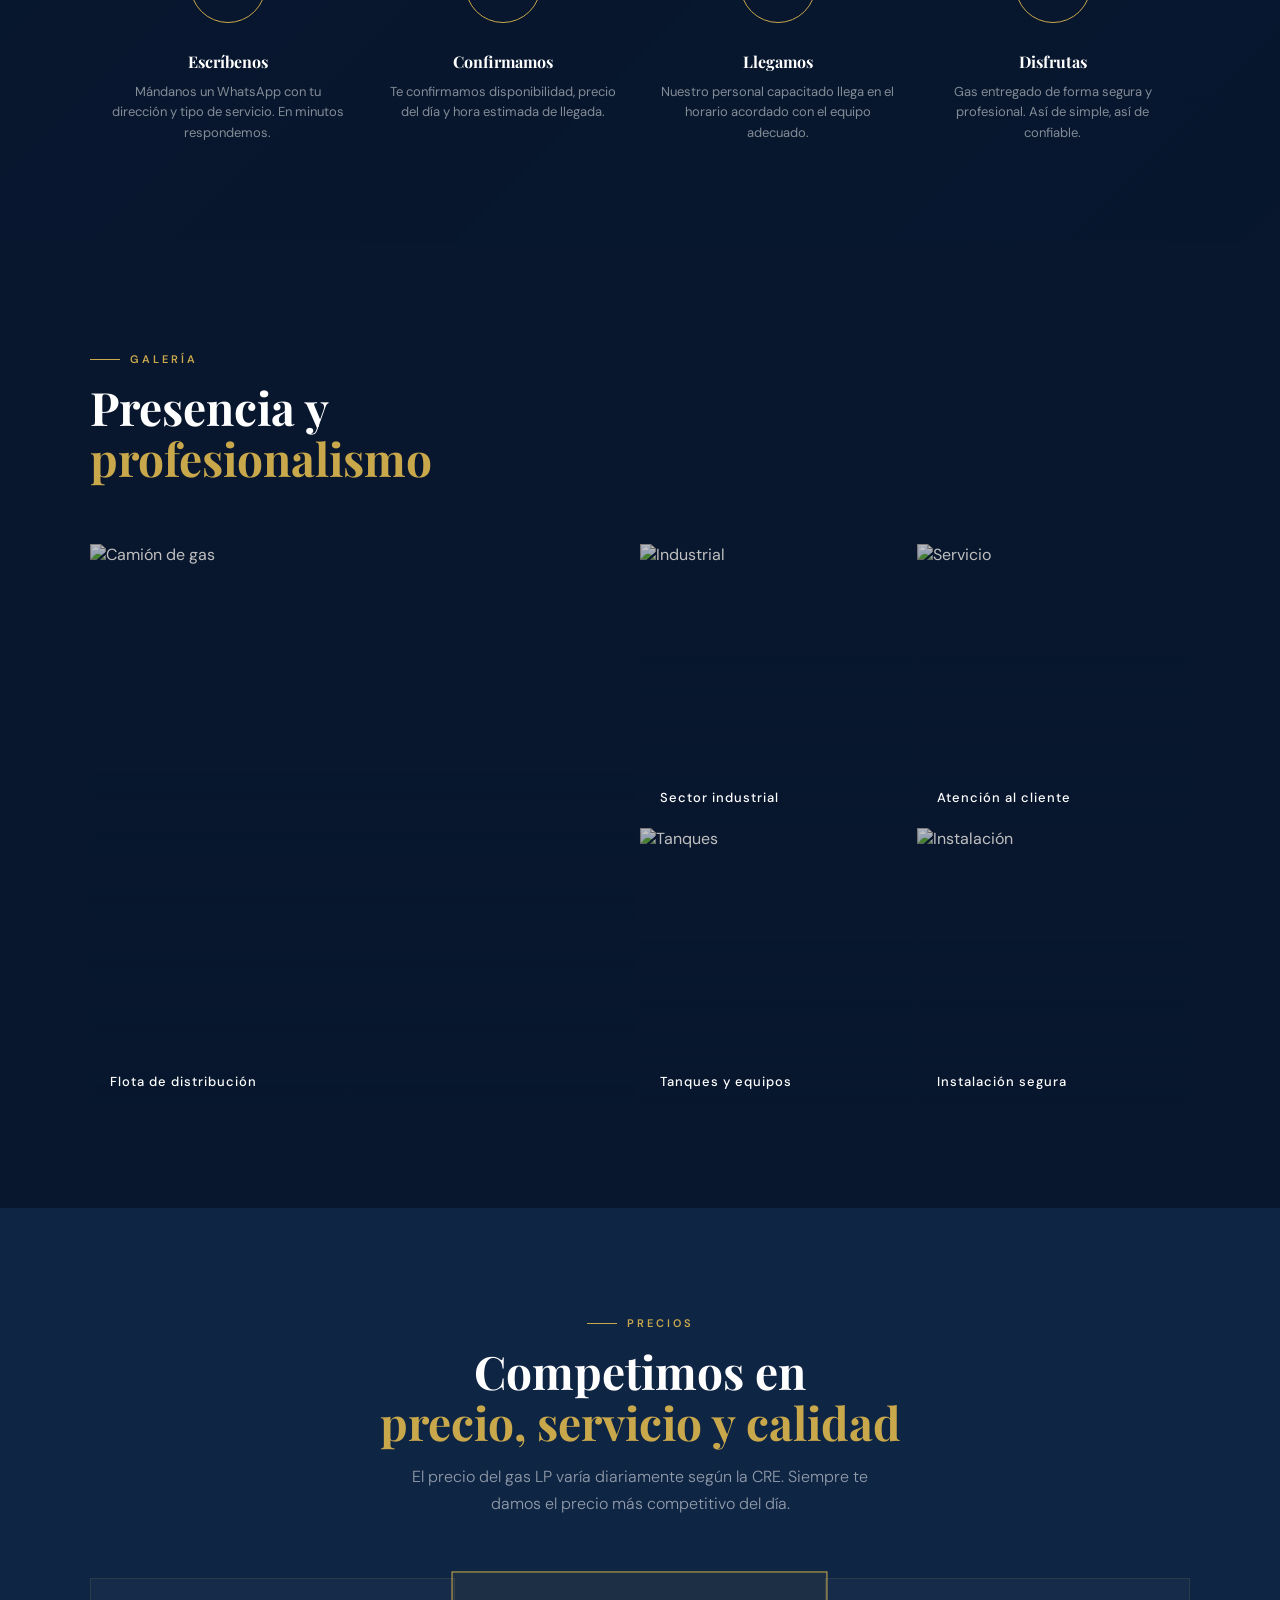
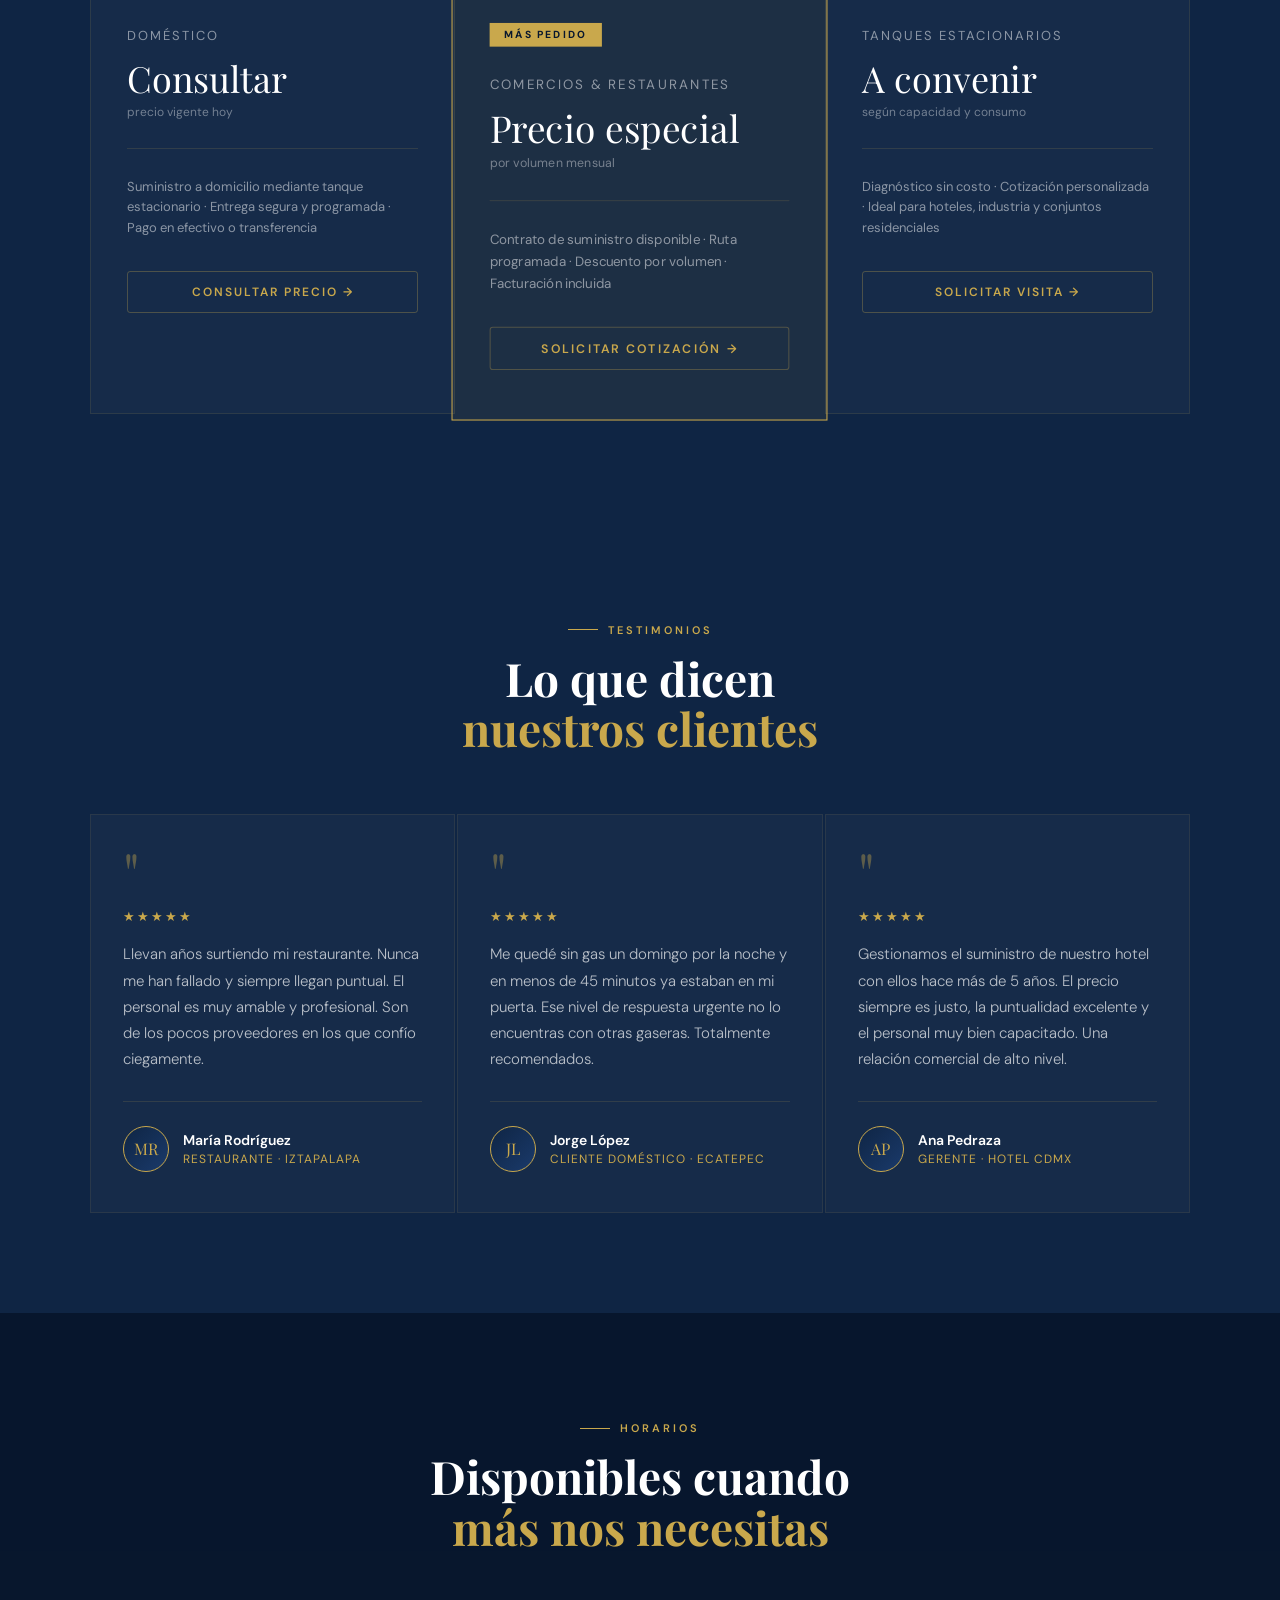
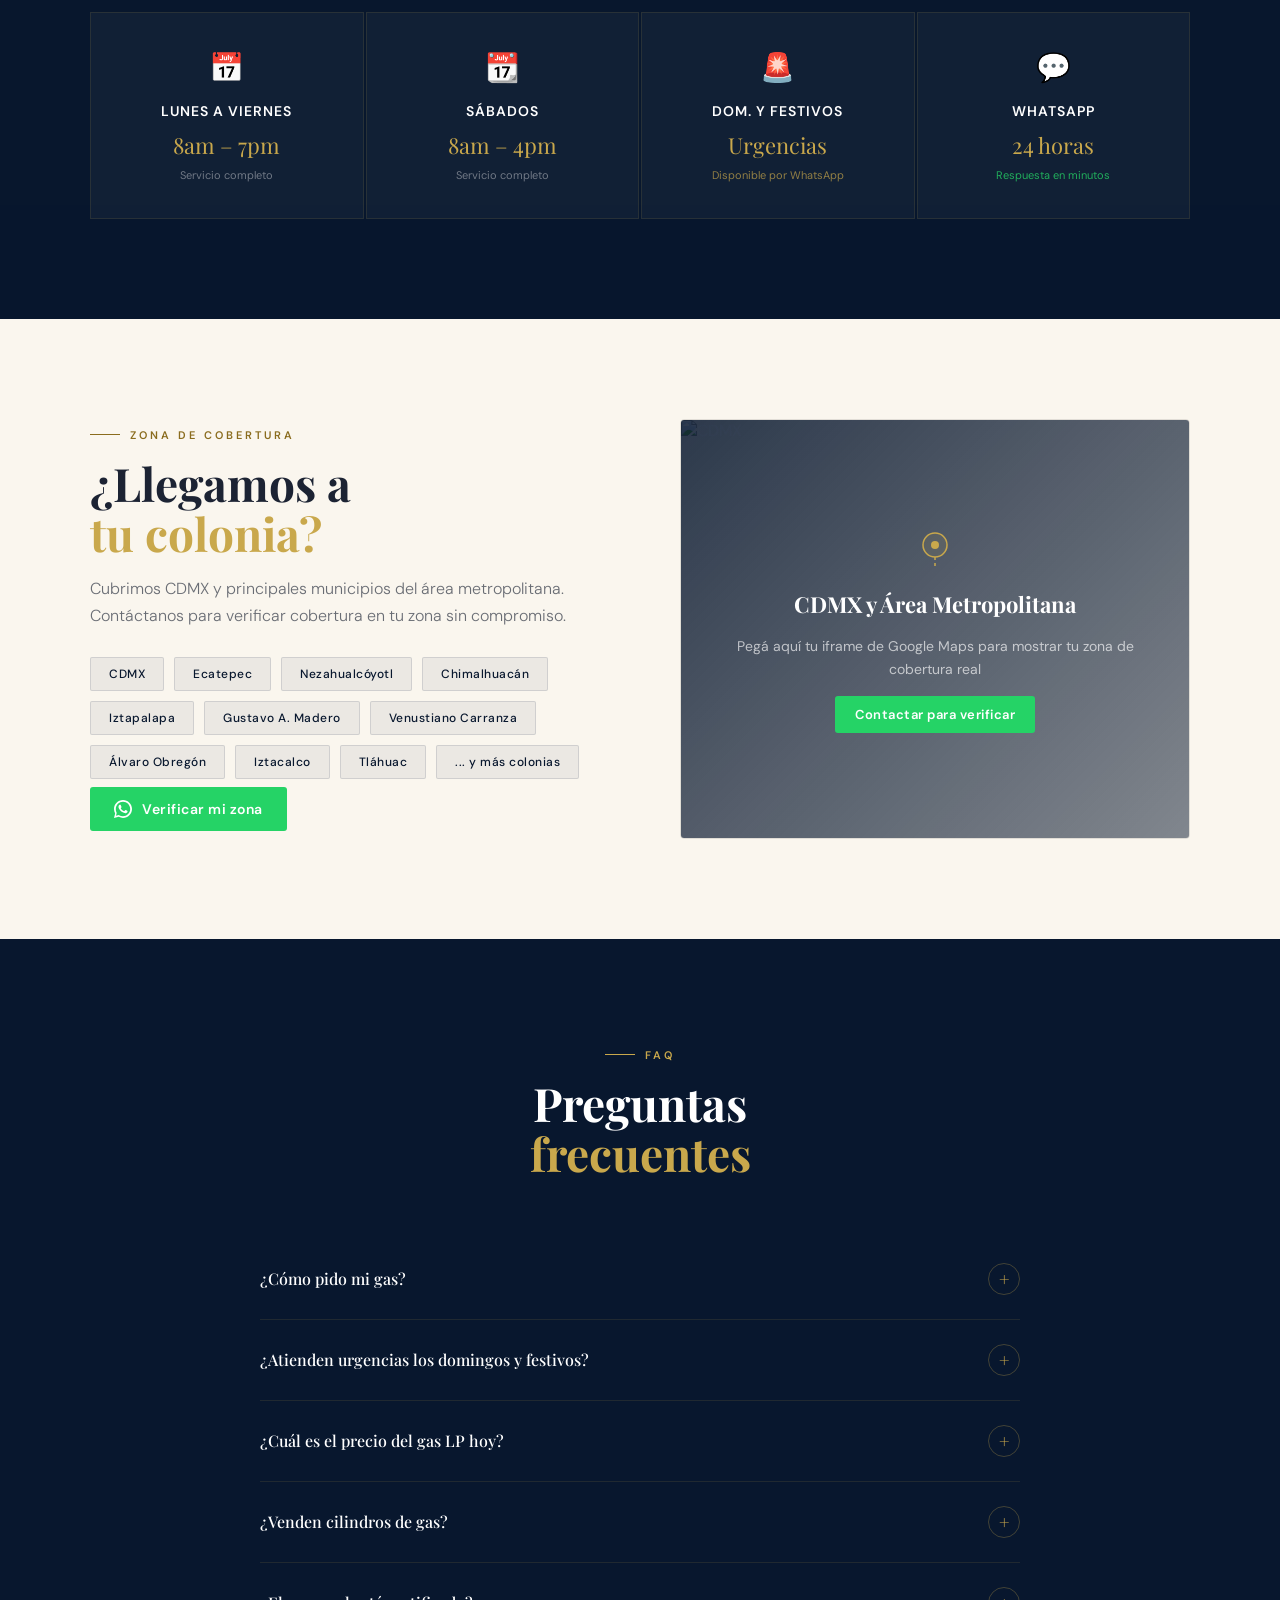
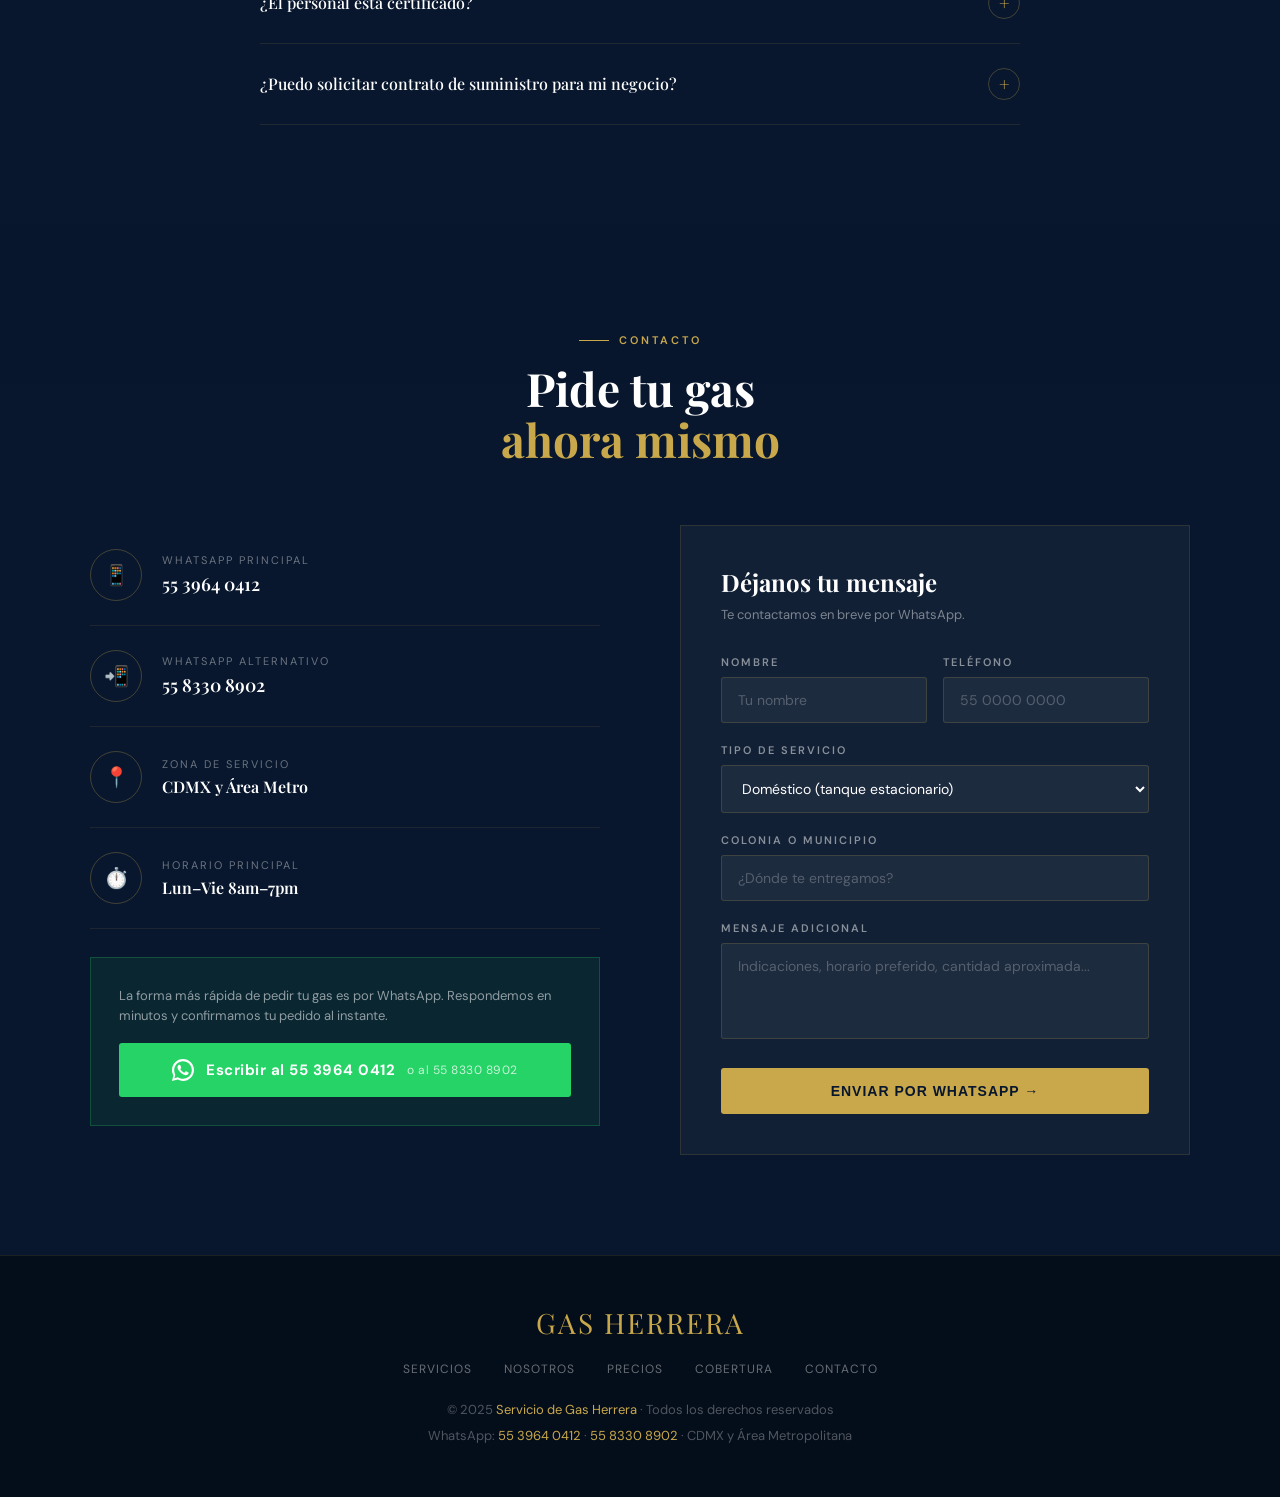
==== commit 54f56692: "Rename gas_herrera_premium.html to index.html" ====
--- a/index.html
+++ b/index.html
@@ -669,30 +669,165 @@
   50%{box-shadow:0 8px 40px rgba(37,211,102,0.7)}
 }
 
-/* RESPONSIVE */
+/* ── HAMBURGER MENU ── */
+.hamburger{
+  display:none;flex-direction:column;gap:5px;cursor:pointer;
+  padding:6px;background:none;border:none;z-index:1100;
+}
+.hamburger span{
+  display:block;width:24px;height:2px;background:var(--white);
+  border-radius:2px;transition:all 0.3s;
+}
+.hamburger.open span:nth-child(1){transform:translateY(7px) rotate(45deg)}
+.hamburger.open span:nth-child(2){opacity:0;transform:scaleX(0)}
+.hamburger.open span:nth-child(3){transform:translateY(-7px) rotate(-45deg)}
+
+.mobile-menu{
+  position:fixed;inset:0;background:rgba(8,23,46,0.98);
+  backdrop-filter:blur(20px);z-index:1050;
+  display:flex;flex-direction:column;align-items:center;justify-content:center;
+  gap:40px;
+  transform:translateX(100%);transition:transform 0.4s cubic-bezier(0.4,0,0.2,1);
+}
+.mobile-menu.open{transform:translateX(0)}
+.mobile-menu a{
+  font-family:'Playfair Display',serif;
+  font-size:32px;color:var(--white);text-decoration:none;
+  letter-spacing:2px;transition:color 0.2s;
+}
+.mobile-menu a:hover{color:var(--gold)}
+.mobile-menu .m-cta{
+  background:var(--gold);color:var(--navy);
+  font-family:'DM Sans',sans-serif;
+  font-size:16px;font-weight:700;letter-spacing:1px;
+  padding:14px 36px;border-radius:4px;margin-top:8px;
+}
+
+/* ── TABLET (≤ 900px) ── */
 @media(max-width:900px){
-  nav{padding:16px 24px}
+  nav{padding:16px 20px}
+  nav.scrolled{padding:12px 20px}
   .nav-links{display:none}
-  .hero-content{padding:0 24px}
-  .hero h1{font-size:44px}
-  .container{padding:0 24px}
+  .nav-cta{display:none}
+  .hamburger{display:flex}
+
+  .hero{min-height:100svh}
+  .hero-content{padding:0 24px;max-width:100%}
+  .hero h1{font-size:42px}
+  .hero-img{width:100%;mask-image:linear-gradient(to bottom,transparent 0%,rgba(0,0,0,0.2) 30%,black 70%);-webkit-mask-image:linear-gradient(to bottom,transparent 0%,rgba(0,0,0,0.2) 30%,black 70%)}
+  .hero-overlay{background:linear-gradient(to bottom,rgba(8,23,46,0.85) 40%,rgba(8,23,46,0.6) 100%)}
+
+  .container{padding:0 20px}
+  .section-wrap{padding:72px 0}
+  .section-title{font-size:32px}
+
   .services-grid{grid-template-columns:1fr 1fr}
-  .about-grid,.zona-grid,.contact-grid{grid-template-columns:1fr}
-  .about-images{height:360px}
-  .pricing-grid,.testimonials-grid,.hor-grid,.proceso-grid{grid-template-columns:1fr 1fr}
+  .service-card{padding:32px 24px}
+  .service-card:nth-child(3n){border-right:1px solid rgba(201,168,76,0.1)}
+  .service-card:nth-child(2n){border-right:none}
+
+  .about-grid{grid-template-columns:1fr;gap:48px}
+  .about-images{height:320px}
+  .about-badge{right:-8px}
+
+  .pricing-grid{grid-template-columns:1fr}
   .price-card.featured{transform:none}
-  .gallery-grid{grid-template-columns:1fr 1fr;grid-template-rows:auto}
-  .gallery-item:first-child{grid-row:auto}
-  .section-title{font-size:34px}
+
+  .proceso-grid{grid-template-columns:1fr 1fr;gap:32px}
+  .proceso-grid::before{display:none}
+
+  .gallery-grid{
+    grid-template-columns:1fr 1fr;
+    grid-template-rows:200px 200px 200px;
+  }
+  .gallery-item:first-child{grid-row:auto;grid-column:1/-1}
+
+  .testimonials-grid{grid-template-columns:1fr}
+
+  .hor-grid{grid-template-columns:1fr 1fr}
+
+  .zona-grid{grid-template-columns:1fr;gap:40px}
+  .zona-map-wrap{height:300px}
+
+  .contact-grid{grid-template-columns:1fr;gap:48px}
+
   .fg-row{grid-template-columns:1fr}
-  nav.scrolled{padding:12px 24px}
-}
-@media(max-width:600px){
-  .services-grid,.pricing-grid,.testimonials-grid,.hor-grid,.proceso-grid{grid-template-columns:1fr}
+
   .hero-stats{flex-wrap:wrap}
-  .hero-stat{flex:0 0 50%}
-  .hero h1{font-size:34px}
-  .gallery-grid{grid-template-columns:1fr}
+  .hero-stat{flex:0 0 50%;padding:20px 24px}
+}
+
+/* ── MOBILE (≤ 480px) ── */
+@media(max-width:480px){
+  nav{padding:14px 16px}
+  nav.scrolled{padding:12px 16px}
+  .nav-brand strong{font-size:15px}
+  .nav-brand span{font-size:10px}
+  .nav-flame{width:30px;height:40px}
+
+  .hero{min-height:100svh;align-items:flex-end;padding-bottom:100px}
+  .hero-content{padding:120px 20px 0}
+  .hero-eyebrow{font-size:10px;letter-spacing:2px;margin-bottom:16px}
+  .hero h1{font-size:34px;margin-bottom:20px}
+  .hero-desc{font-size:15px;margin-bottom:28px}
+  .hero-actions{flex-direction:column;gap:10px}
+  .btn-gold,.btn-outline{justify-content:center;padding:14px 20px;font-size:13px}
+  .hero-stats{flex-wrap:wrap}
+  .hero-stat{flex:0 0 50%;padding:16px 12px;border-bottom:1px solid rgba(201,168,76,0.1)}
+  .stat-num{font-size:28px}
+  .stat-label{font-size:10px}
+
+  .section-title{font-size:26px}
+  .section-sub{font-size:14px}
+  .gold-tag{font-size:10px}
+  .container{padding:0 16px}
+  .section-wrap{padding:56px 0}
+
+  .services-grid{grid-template-columns:1fr}
+  .service-card{padding:28px 20px}
+  .service-card:nth-child(2n){border-right:1px solid rgba(201,168,76,0.1)}
+
+  .about-images{height:260px}
+  .about-badge{padding:14px 18px}
+  .about-badge .num{font-size:26px}
+  .valor-row{gap:14px}
+
+  .pricing-grid{grid-template-columns:1fr}
+  .price-card{padding:32px 24px}
+
+  .proceso-grid{grid-template-columns:1fr}
+  .proceso-grid::before{display:none}
+
+  .gallery-grid{
+    grid-template-columns:1fr;
+    grid-template-rows:200px 200px 200px 200px 200px;
+  }
+  .gallery-item:first-child{grid-column:auto}
+
+  .testimonials-grid{grid-template-columns:1fr}
+  .test-card{padding:28px 20px}
+
+  .hor-grid{grid-template-columns:1fr 1fr}
+  .hor-card{padding:24px 16px}
+  .hor-time{font-size:18px}
+
+  .zona-grid{gap:32px}
+  .zona-map-wrap{height:240px}
+  .chips-wrap{gap:7px}
+  .chip{font-size:11px;padding:6px 12px}
+
+  .faq-q{font-size:14px;padding:20px 0}
+  .faq-a{font-size:13px}
+
+  .cf{padding:24px 20px}
+  .cf h3{font-size:20px}
+  .ci-val{font-size:15px}
+
+  .wa-float{width:52px;height:52px;bottom:20px;right:20px}
+
+  footer{padding:36px 16px}
+  .footer-links{flex-wrap:wrap;gap:16px;justify-content:center}
+  .footer-logo{font-size:22px}
 }
 </style>
 </head>
@@ -747,7 +882,20 @@
     <a href="#contacto">Contacto</a>
   </div>
   <a class="nav-cta" href="https://wa.me/525539640412?text=Hola,%20quiero%20pedir%20gas" target="_blank">Pedir gas</a>
+  <button class="hamburger" id="hamburger" onclick="toggleMenu()" aria-label="Menú">
+    <span></span><span></span><span></span>
+  </button>
 </nav>
+
+<!-- MOBILE MENU -->
+<div class="mobile-menu" id="mobileMenu">
+  <a href="#servicios" onclick="closeMenu()">Servicios</a>
+  <a href="#nosotros" onclick="closeMenu()">Nosotros</a>
+  <a href="#precios" onclick="closeMenu()">Precios</a>
+  <a href="#zona" onclick="closeMenu()">Cobertura</a>
+  <a href="#contacto" onclick="closeMenu()">Contacto</a>
+  <a class="m-cta" href="https://wa.me/525539640412?text=Hola,%20quiero%20pedir%20gas" target="_blank" onclick="closeMenu()">Pedir gas ahora</a>
+</div>
 
 <!-- HERO -->
 <div class="hero">
@@ -810,7 +958,7 @@
         <div class="service-number">03</div>
         <div class="service-icon-wrap">🏠</div>
         <h3>Servicio doméstico</h3>
-        <p>Gas a domicilio para tu hogar con la comodidad y seguridad que tu familia merece. Pedidos por WhatsApp en minutos.</p>
+        <p>Suministro de gas LP a domicilio mediante tanque estacionario. Cómodo, seguro y sin interrupciones para tu hogar.</p>
         <span class="s-arrow">→</span>
       </div>
       <div class="service-card reveal delay-1">
@@ -831,7 +979,7 @@
         <div class="service-number">06</div>
         <div class="service-icon-wrap">🛢️</div>
         <h3>Tanques estacionarios</h3>
-        <p>Instalación y suministro continuo para tanques fijos. Soluciones confiables que garantizan flujo ininterrumpido de gas.</p>
+        <p>Todo nuestro servicio es mediante tanque estacionario. Suministro continuo, seguro y sin interrupciones para cualquier tipo de cliente.</p>
         <span class="s-arrow">→</span>
       </div>
     </div>
@@ -963,7 +1111,7 @@
         <div class="price-value">Consultar</div>
         <div class="price-sub">precio vigente hoy</div>
         <div class="price-divider"></div>
-        <div class="price-note">Cilindro de 10, 20 y 30 kg · Entrega a domicilio · Pago en efectivo o transferencia</div>
+        <div class="price-note">Suministro a domicilio mediante tanque estacionario · Entrega segura y programada · Pago en efectivo o transferencia</div>
         <a class="price-cta" href="https://wa.me/525539640412?text=Hola,%20¿cuál%20es%20el%20precio%20del%20gas%20hoy?" target="_blank">Consultar precio →</a>
       </div>
       <div class="price-card featured reveal delay-2">
@@ -1141,8 +1289,8 @@
         <div class="faq-a">El precio del gas LP varía diariamente según el precio oficial publicado por la Comisión Reguladora de Energía (CRE). Escríbenos cualquier día y te decimos el precio vigente sin compromiso. Siempre ofrecemos precios competitivos.</div>
       </div>
       <div class="faq-item reveal delay-3">
-        <div class="faq-q" onclick="toggleFaq(this)">¿Tienen servicio para tanques estacionarios? <span class="faq-icon">+</span></div>
-        <div class="faq-a">Sí, contamos con servicio especializado para tanques estacionarios en casas, hoteles, restaurantes e industria. Realizamos una visita de diagnóstico sin costo y te damos una cotización personalizada.</div>
+        <div class="faq-q" onclick="toggleFaq(this)">¿Venden cilindros de gas? <span class="faq-icon">+</span></div>
+        <div class="faq-a">No. Todo nuestro servicio es mediante tanque estacionario, tanto para uso doméstico, comercial como industrial. Esto garantiza un suministro continuo, más seguro y sin las molestias de cargar o cambiar cilindros.</div>
       </div>
       <div class="faq-item reveal delay-4">
         <div class="faq-q" onclick="toggleFaq(this)">¿El personal está certificado? <span class="faq-icon">+</span></div>
@@ -1219,11 +1367,11 @@
         <div class="fg">
           <label>Tipo de servicio</label>
           <select>
-            <option>Doméstico (cilindro)</option>
+            <option>Doméstico (tanque estacionario)</option>
             <option>Comercio / Restaurante</option>
             <option>Hotel</option>
             <option>Industrial</option>
-            <option>Tanque estacionario</option>
+            <option>Recarga de tanque estacionario</option>
             <option>Urgente</option>
           </select>
         </div>
@@ -1256,6 +1404,20 @@
 </footer>
 
 <script>
+// HAMBURGER MENU
+function toggleMenu(){
+  const h=document.getElementById('hamburger');
+  const m=document.getElementById('mobileMenu');
+  h.classList.toggle('open');
+  m.classList.toggle('open');
+  document.body.style.overflow=m.classList.contains('open')?'hidden':'';
+}
+function closeMenu(){
+  document.getElementById('hamburger').classList.remove('open');
+  document.getElementById('mobileMenu').classList.remove('open');
+  document.body.style.overflow='';
+}
+
 // LOADER
 window.addEventListener('load',()=>{
   setTimeout(()=>{
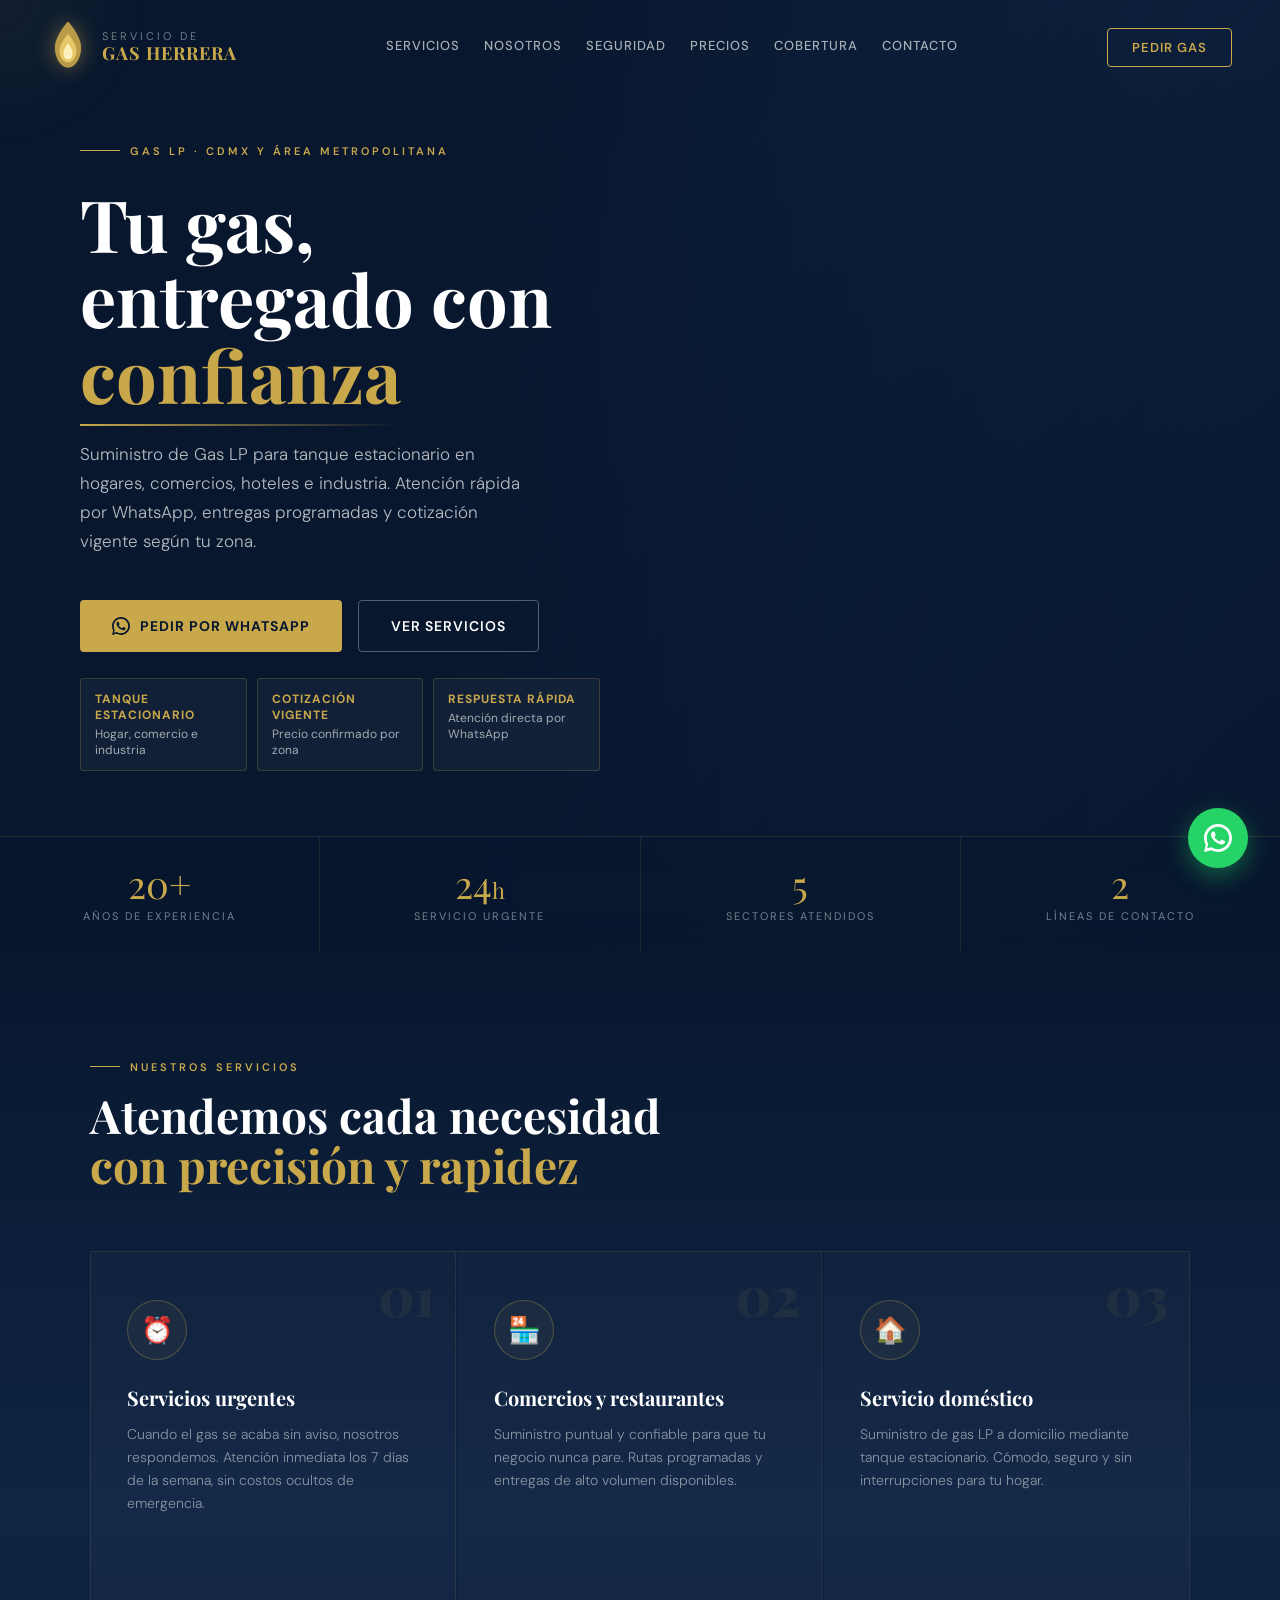
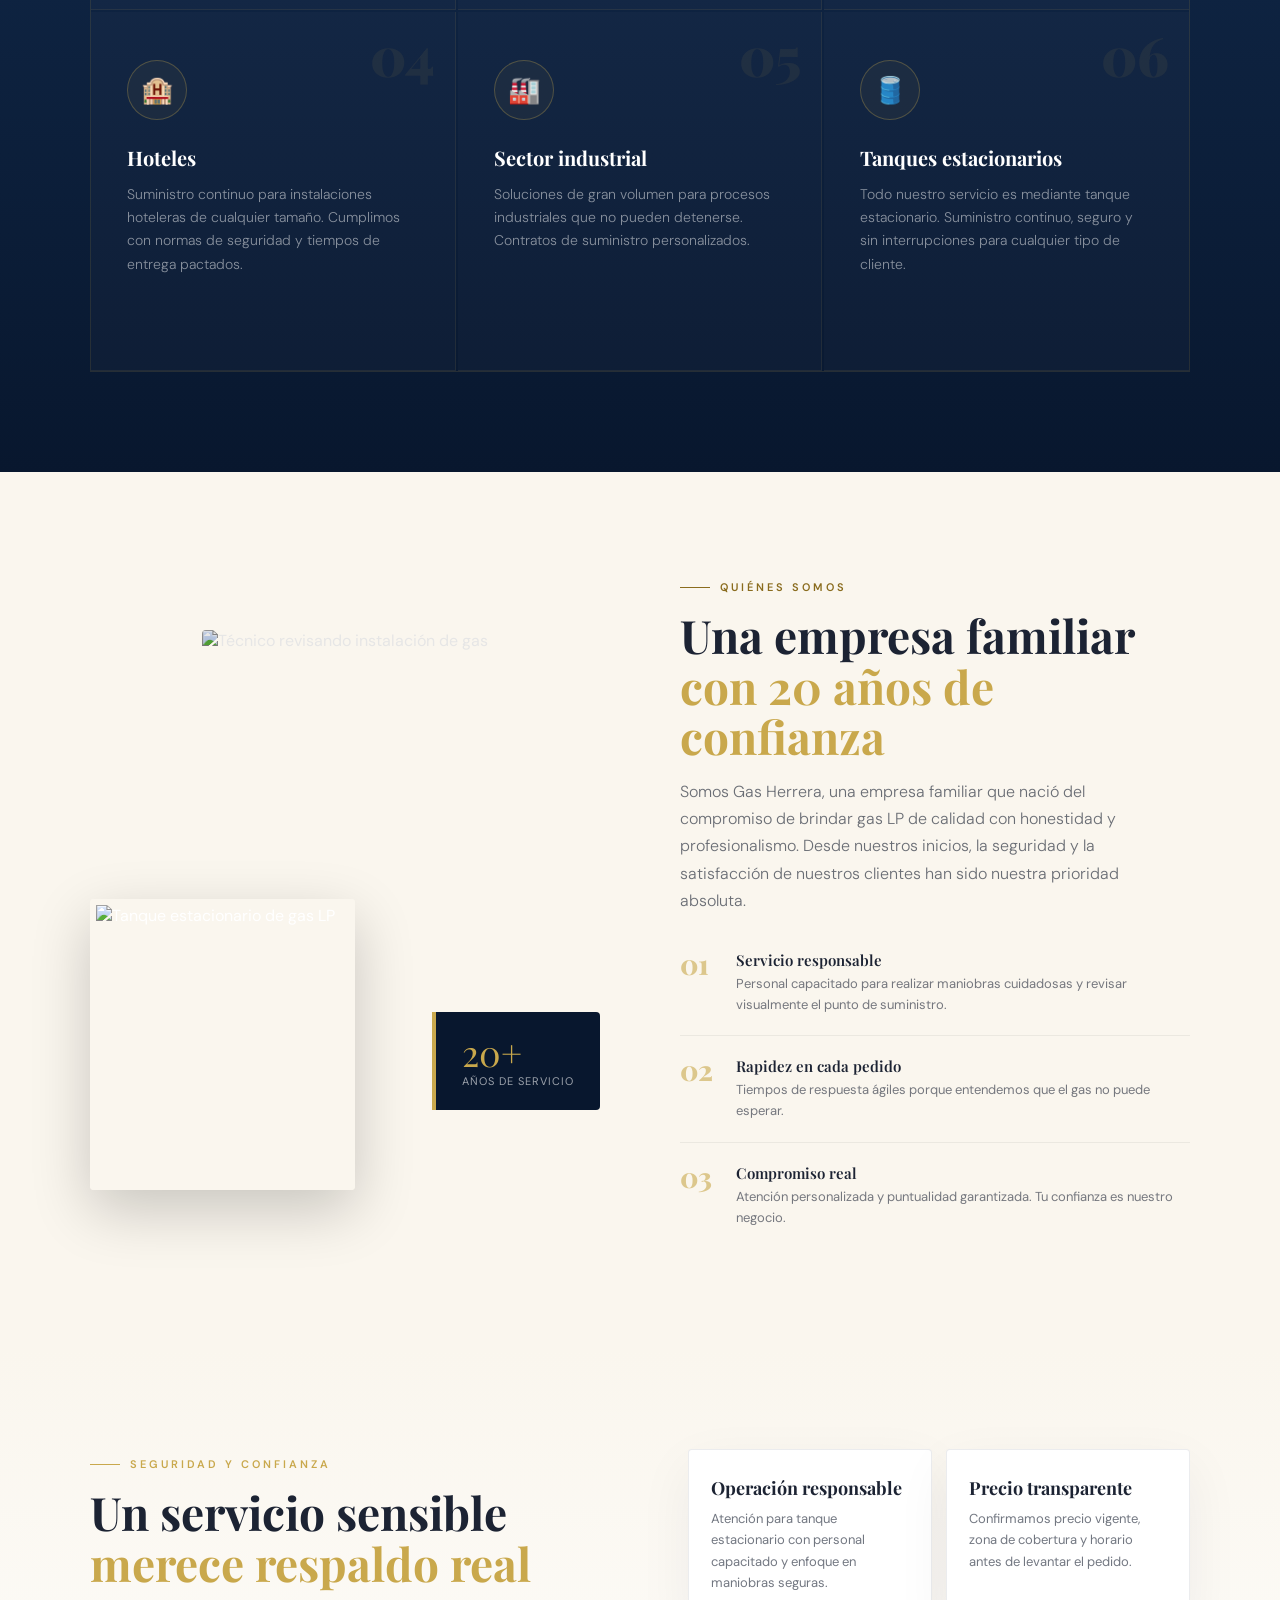
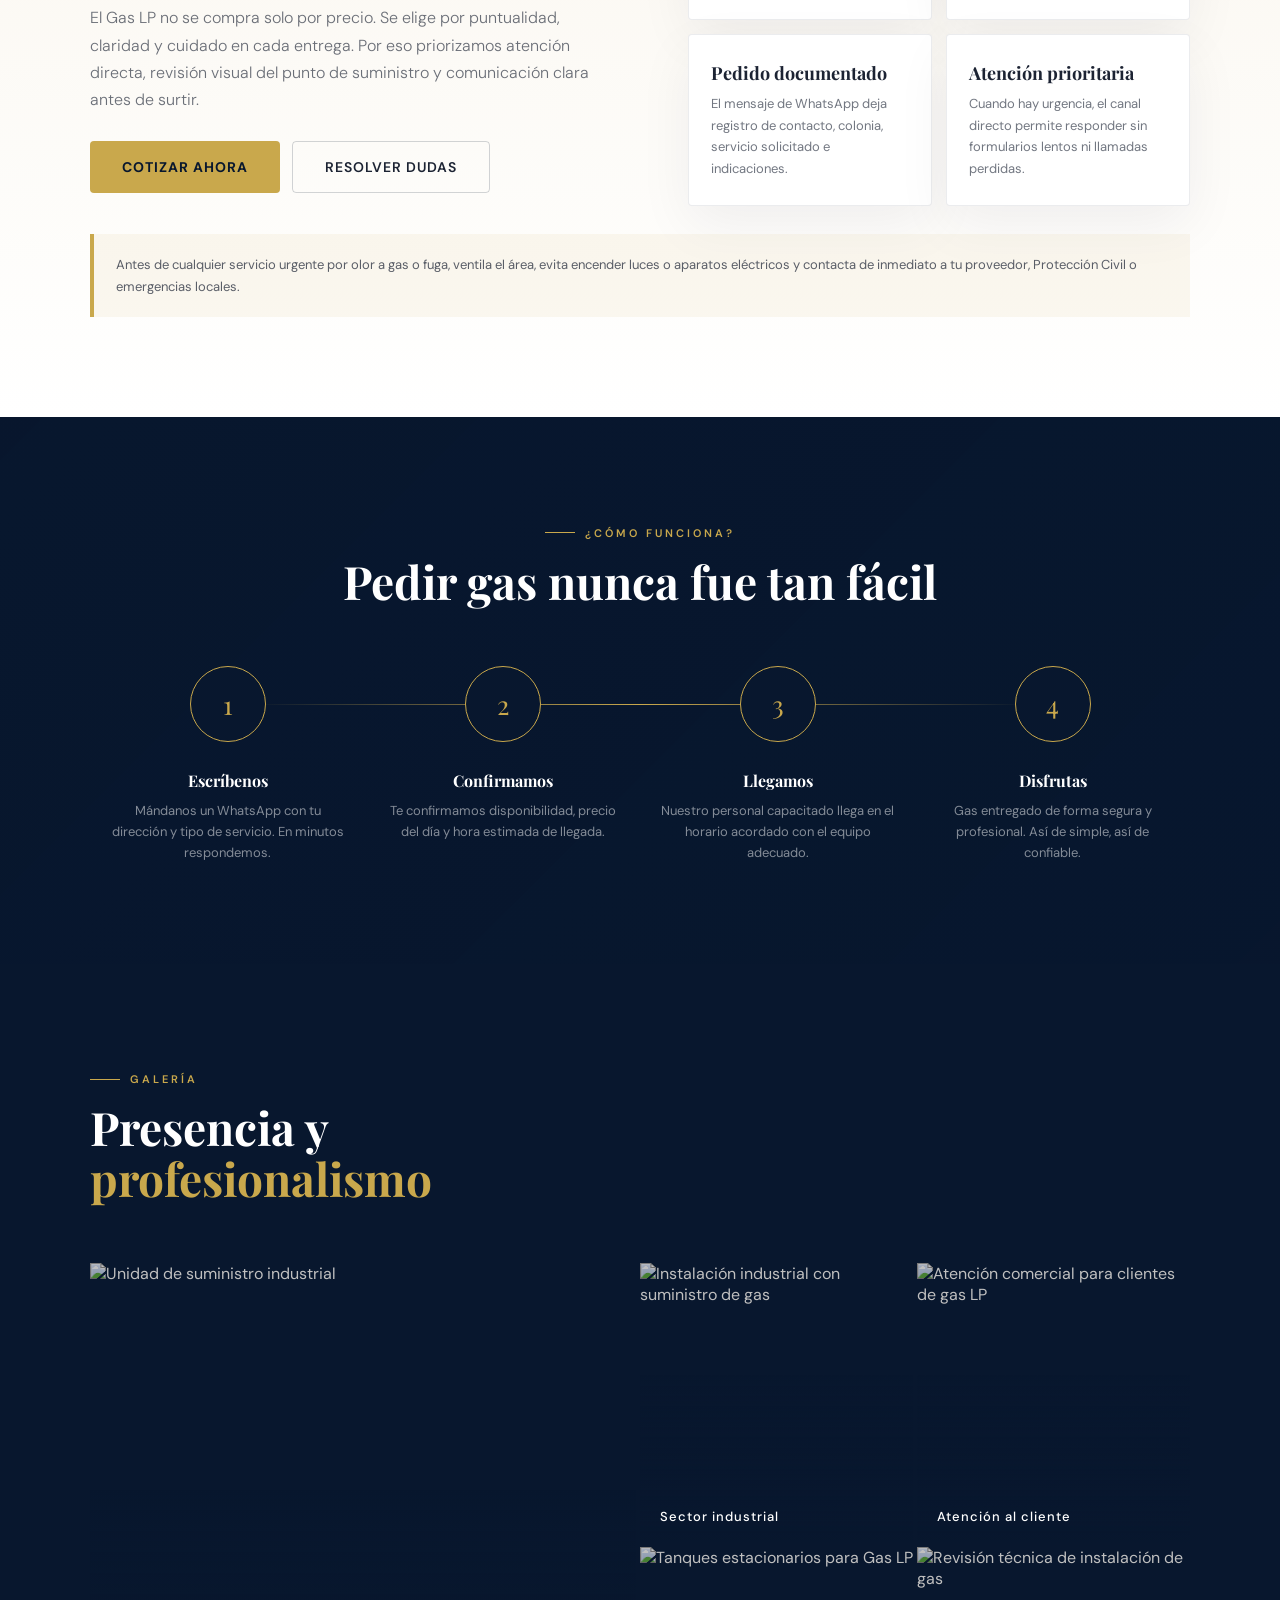
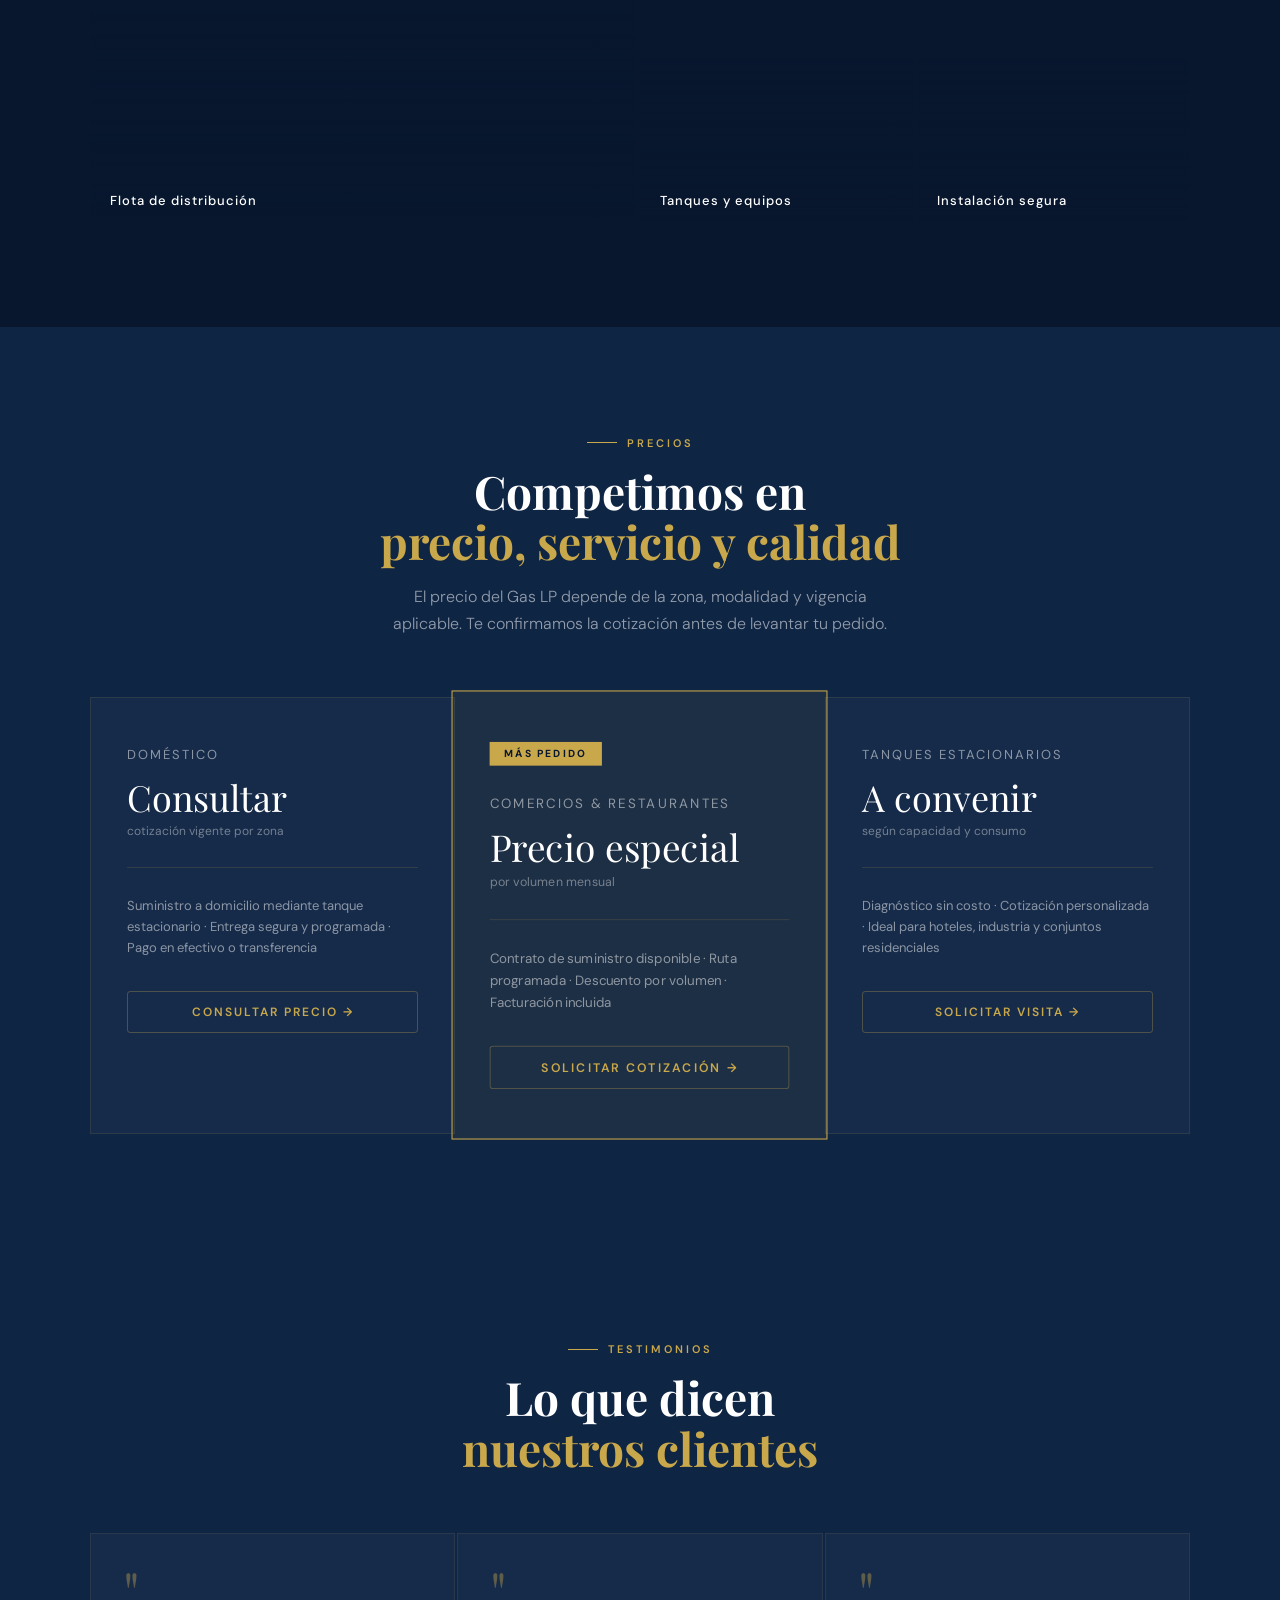
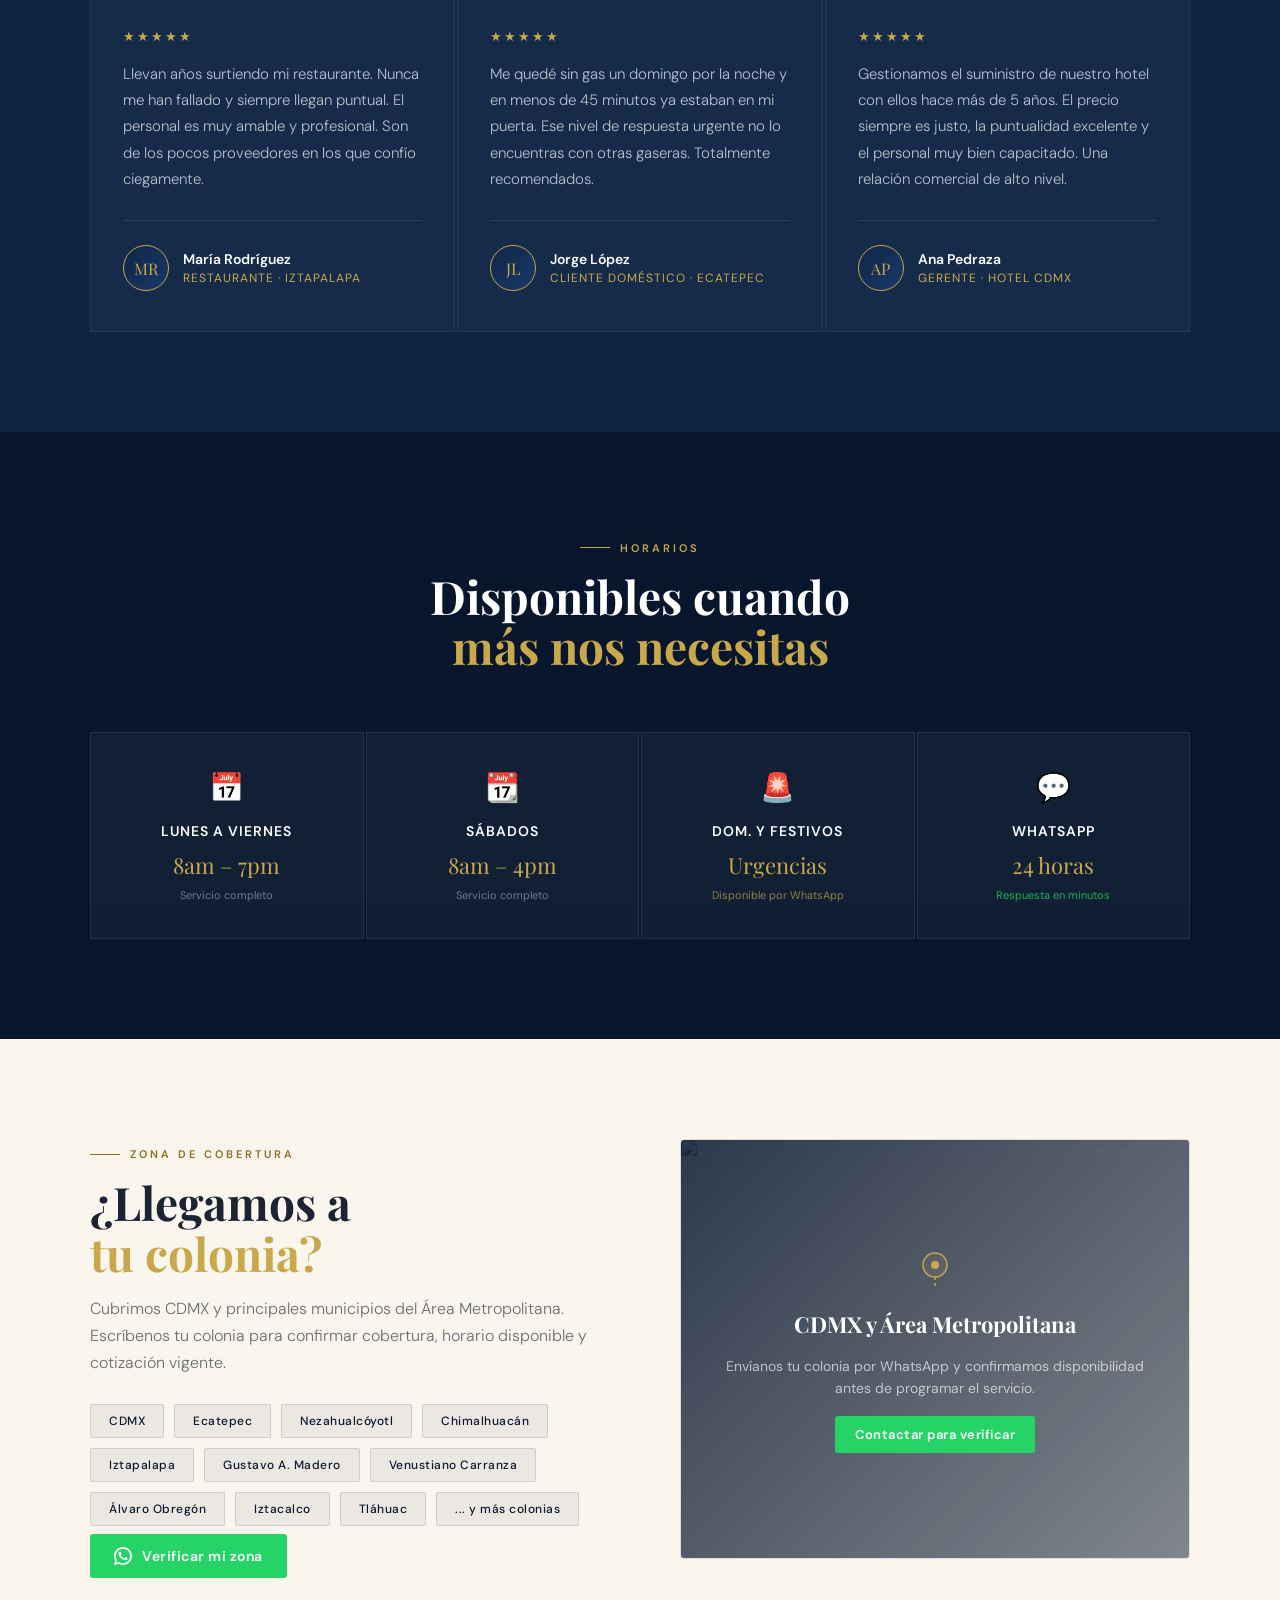
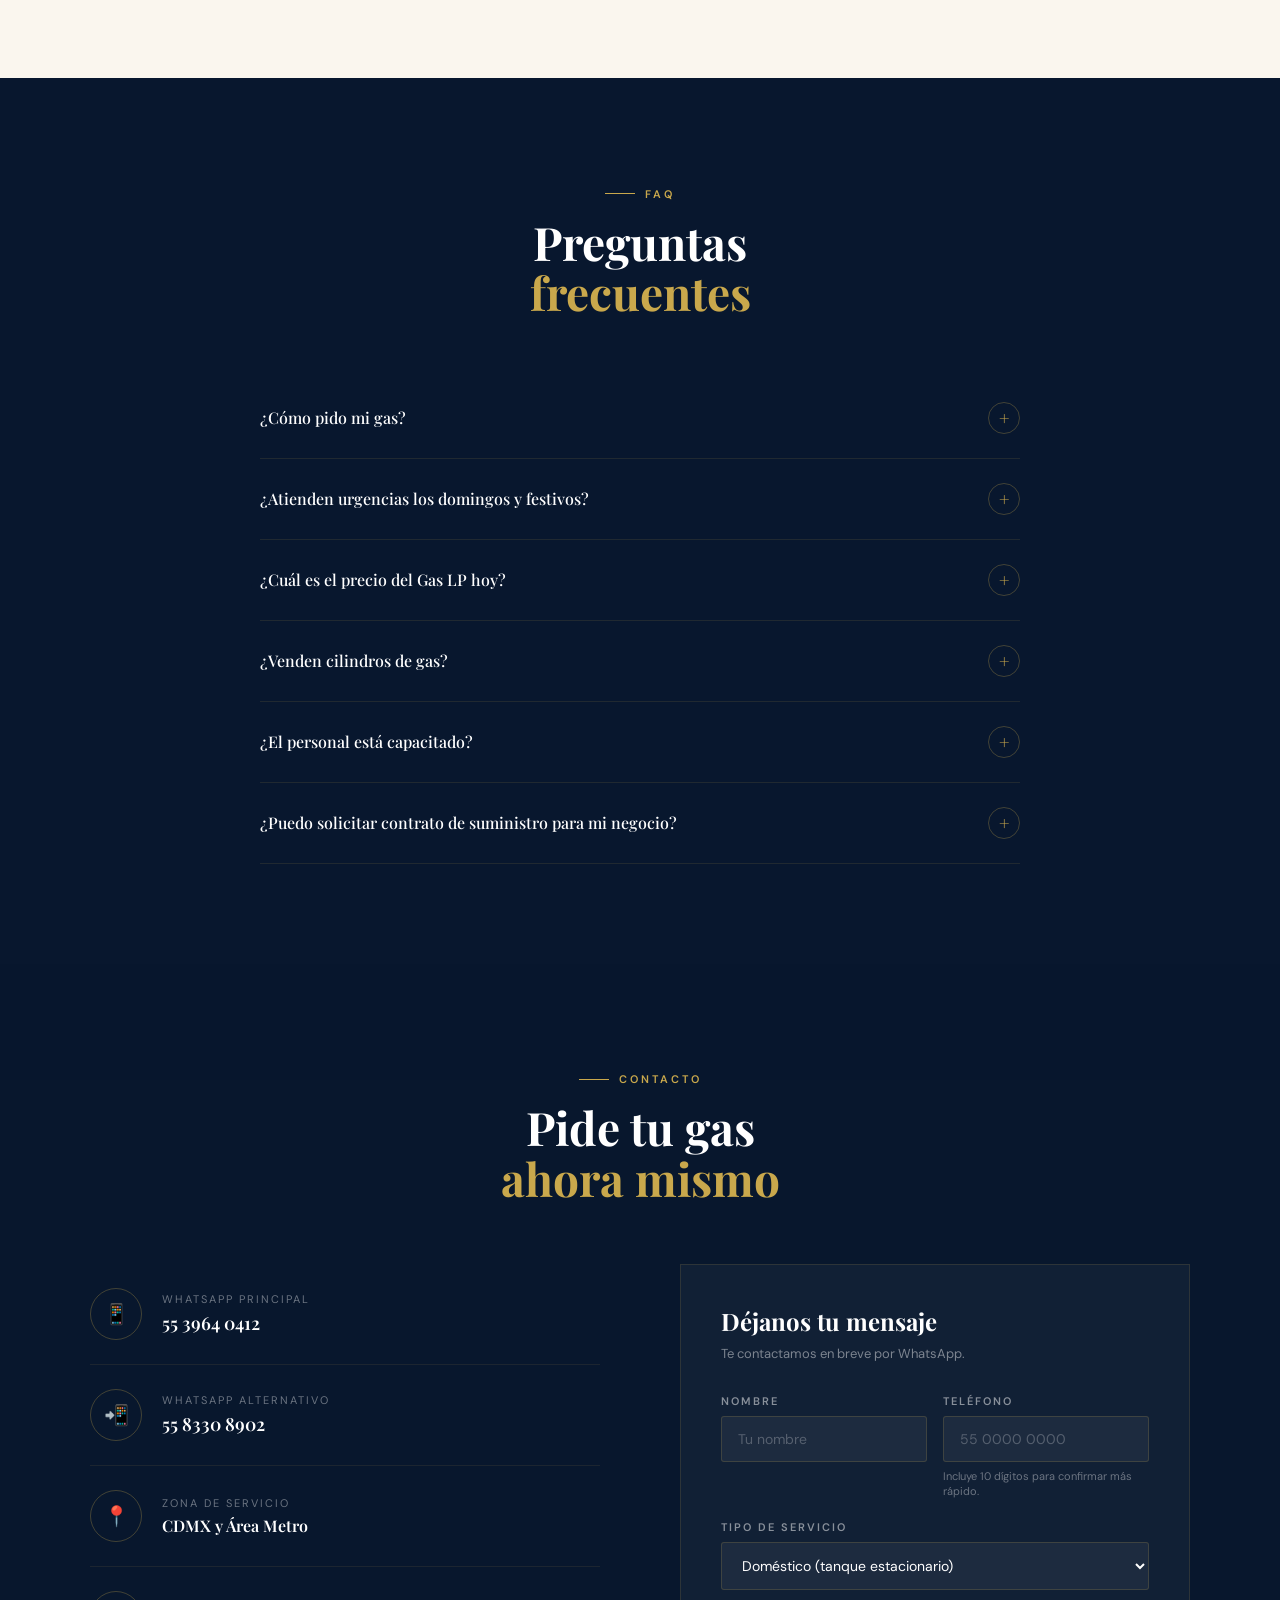
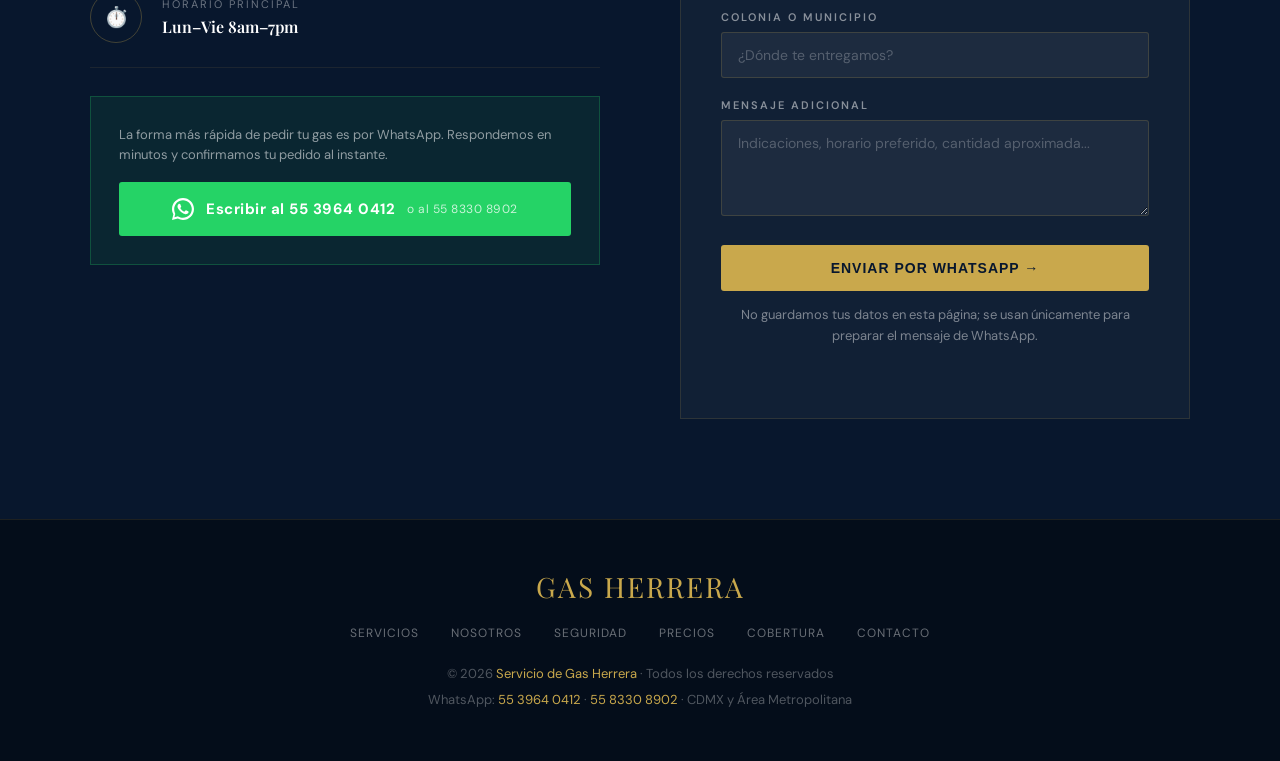
==== commit 722f8f01: "Publish Gas Herrera site" ====
--- a/index.html
+++ b/index.html
@@ -1,858 +1,69 @@
-<!DOCTYPE html>
+﻿<!DOCTYPE html>
 <html lang="es">
 <head>
 <meta charset="UTF-8">
 <meta name="viewport" content="width=device-width, initial-scale=1.0">
-<title>Servicio de Gas Herrera | Gas LP CDMX</title>
-<meta name="description" content="Más de 20 años llevando gas LP a hogares, comercios y empresas en CDMX. Servicio urgente 24h. WhatsApp: 5539640412">
+<title>Gas Herrera | Suministro de Gas LP en CDMX y Área Metropolitana</title>
+<meta name="description" content="Gas LP para hogares, comercios, hoteles e industria en CDMX y Área Metropolitana. Atención rápida por WhatsApp, tanque estacionario y cotización vigente por zona.">
+<meta name="theme-color" content="#08172e">
+<meta property="og:title" content="Gas Herrera | Gas LP CDMX y Área Metropolitana">
+<meta property="og:description" content="Suministro confiable de Gas LP para tanque estacionario. Cotiza por WhatsApp y confirma cobertura en tu colonia.">
+<meta property="og:type" content="website">
+<meta property="og:locale" content="es_MX">
+<link rel="icon" href="assets/img/favicon.svg" type="image/svg+xml">
+<link rel="manifest" href="site.webmanifest">
+<link rel="preload" as="image" href="assets/img/logo-loader-dark-fade-640.png">
 <link rel="preconnect" href="https://fonts.googleapis.com">
+<link rel="preconnect" href="https://fonts.gstatic.com" crossorigin>
 <link href="https://fonts.googleapis.com/css2?family=Playfair+Display:wght@700;800;900&family=DM+Sans:wght@300;400;500;600&display=swap" rel="stylesheet">
-
-<style>
-*{margin:0;padding:0;box-sizing:border-box}
-:root{
-  --navy:#08172e;
-  --navy2:#0f2544;
-  --navy3:#1a3a6b;
-  --gold:#c9a84c;
-  --gold2:#e8c96a;
-  --gold3:#f5e4a8;
-  --cream:#faf6ee;
-  --white:#fff;
-  --gray:#8a8f9e;
-  --text:#1c2333;
+<script type="application/ld+json">
+{
+  "@context": "https://schema.org",
+  "@type": "LocalBusiness",
+  "name": "Servicio de Gas Herrera",
+  "description": "Suministro de Gas LP para tanque estacionario en CDMX y Área Metropolitana.",
+  "telephone": "+52 55 3964 0412",
+  "areaServed": ["Ciudad de México", "Área Metropolitana"],
+  "openingHours": ["Mo-Fr 08:00-19:00", "Sa 08:00-16:00"],
+  "contactPoint": [{
+    "@type": "ContactPoint",
+    "telephone": "+52 55 3964 0412",
+    "contactType": "customer service",
+    "availableLanguage": "Spanish"
+  }]
 }
-html{scroll-behavior:smooth}
-body{font-family:'DM Sans',sans-serif;background:var(--navy);color:var(--white);overflow-x:hidden}
-h1,h2,h3,h4{font-family:'Playfair Display',serif}
-
-/* ── CURSOR GLOW ── */
-.cursor-glow{
-  width:300px;height:300px;border-radius:50%;
-  background:radial-gradient(circle,rgba(201,168,76,0.06) 0%,transparent 70%);
-  position:fixed;pointer-events:none;transform:translate(-50%,-50%);z-index:9999;
-  transition:transform 0.1s;
-}
-
-/* ── LOADER ── */
-#loader{
-  position:fixed;inset:0;background:var(--navy);z-index:10000;
-  display:flex;align-items:center;justify-content:center;flex-direction:column;gap:20px;
-  transition:opacity 0.6s,visibility 0.6s;
-}
-#loader.hide{opacity:0;visibility:hidden}
-.loader-flame{
-  width:50px;height:70px;position:relative;animation:flicker 0.8s infinite alternate;
-}
-.loader-flame::before{
-  content:'';position:absolute;inset:0;
-  background:conic-gradient(from 180deg at 50% 100%,#c9a84c,#e8c96a,#fff3c0,#e8c96a,#c9a84c);
-  border-radius:50% 50% 30% 30% / 60% 60% 40% 40%;
-  animation:burn 1.2s ease-in-out infinite alternate;
-}
-.loader-flame::after{
-  content:'';position:absolute;top:20%;left:20%;right:20%;bottom:10%;
-  background:rgba(8,23,46,0.6);border-radius:50% 50% 30% 30% / 60% 60% 40% 40%;
-  animation:burn 1.2s ease-in-out infinite alternate reverse;
-}
-@keyframes burn{
-  0%{transform:scaleY(1) scaleX(1)}
-  100%{transform:scaleY(1.08) scaleX(0.94)}
-}
-@keyframes flicker{
-  0%{filter:brightness(1)}
-  100%{filter:brightness(1.2) drop-shadow(0 0 20px rgba(201,168,76,0.8))}
-}
-.loader-text{
-  font-family:'Playfair Display',serif;
-  color:var(--gold);font-size:22px;letter-spacing:4px;
-  animation:pulse 1.4s ease-in-out infinite;
-}
-@keyframes pulse{0%,100%{opacity:0.5}50%{opacity:1}}
-
-/* ── PARTICLES ── */
-#particles{position:fixed;inset:0;pointer-events:none;z-index:1;overflow:hidden}
-.particle{
-  position:absolute;border-radius:50%;pointer-events:none;
-  animation:rise linear infinite;
-}
-@keyframes rise{
-  0%{transform:translateY(0) scale(1);opacity:0.6}
-  100%{transform:translateY(-100vh) scale(0);opacity:0}
-}
-
-/* ── NAV ── */
-nav{
-  position:fixed;top:0;left:0;right:0;z-index:1000;
-  padding:20px 48px;
-  display:flex;align-items:center;justify-content:space-between;
-  transition:all 0.4s;
-}
-nav.scrolled{
-  background:rgba(8,23,46,0.95);backdrop-filter:blur(20px);
-  padding:14px 48px;border-bottom:1px solid rgba(201,168,76,0.15);
-  box-shadow:0 4px 30px rgba(0,0,0,0.4);
-}
-.nav-logo{display:flex;align-items:center;gap:14px;text-decoration:none}
-.nav-flame{
-  width:40px;height:54px;position:relative;
-  filter:drop-shadow(0 0 10px rgba(201,168,76,0.5));
-}
-.nav-flame svg{width:100%;height:100%}
-.nav-brand{line-height:1.2}
-.nav-brand span{display:block;font-size:11px;color:rgba(255,255,255,0.5);letter-spacing:3px;text-transform:uppercase;font-family:'DM Sans',sans-serif;font-weight:300}
-.nav-brand strong{font-family:'Playfair Display',serif;font-size:18px;color:var(--gold);letter-spacing:1px}
-.nav-links{display:flex;gap:32px}
-.nav-links a{
-  color:rgba(255,255,255,0.65);font-size:13px;text-decoration:none;
-  letter-spacing:1px;text-transform:uppercase;font-weight:500;
-  position:relative;padding-bottom:4px;transition:color 0.2s;
-}
-.nav-links a::after{
-  content:'';position:absolute;bottom:0;left:0;width:0;height:1px;
-  background:var(--gold);transition:width 0.3s;
-}
-.nav-links a:hover{color:var(--gold)}
-.nav-links a:hover::after{width:100%}
-.nav-cta{
-  background:transparent;color:var(--gold);
-  border:1px solid var(--gold);padding:10px 24px;
-  border-radius:4px;font-size:13px;font-weight:600;letter-spacing:1px;
-  text-transform:uppercase;text-decoration:none;
-  position:relative;overflow:hidden;transition:color 0.3s;
-}
-.nav-cta::before{
-  content:'';position:absolute;inset:0;background:var(--gold);
-  transform:translateX(-101%);transition:transform 0.3s;z-index:-1;
-}
-.nav-cta:hover{color:var(--navy)}
-.nav-cta:hover::before{transform:translateX(0)}
-
-/* ── HERO ── */
-.hero{
-  min-height:100vh;position:relative;
-  display:flex;align-items:center;justify-content:flex-start;
-  overflow:hidden;
-}
-.hero-bg{
-  position:absolute;inset:0;z-index:0;
-  background:linear-gradient(135deg,#08172e 0%,#0f2544 40%,#08172e 100%);
-}
-.hero-img{
-  position:absolute;right:0;top:0;bottom:0;width:60%;
-  background:url('https://images.unsplash.com/photo-1558618666-fcd25c85cd64?w=1200&q=80') center/cover no-repeat;
-  mask-image:linear-gradient(to right,transparent 0%,rgba(0,0,0,0.3) 20%,black 60%);
-  -webkit-mask-image:linear-gradient(to right,transparent 0%,rgba(0,0,0,0.3) 20%,black 60%);
-}
-.hero-overlay{position:absolute;inset:0;background:linear-gradient(to right,var(--navy) 35%,rgba(8,23,46,0.7) 60%,rgba(8,23,46,0.3) 100%);z-index:1}
-.hero-content{
-  position:relative;z-index:2;padding:0 80px;max-width:680px;
-}
-.hero-eyebrow{
-  display:inline-flex;align-items:center;gap:10px;
-  margin-bottom:28px;
-  color:var(--gold);font-size:11px;letter-spacing:3px;text-transform:uppercase;font-weight:600;
-  opacity:0;animation:fadeUp 0.8s 0.5s ease forwards;
-}
-.hero-eyebrow::before{content:'';width:40px;height:1px;background:var(--gold)}
-.hero h1{
-  font-size:72px;line-height:1.05;margin-bottom:28px;
-  opacity:0;animation:fadeUp 0.8s 0.7s ease forwards;
-}
-.hero h1 em{color:var(--gold);font-style:normal;position:relative}
-.hero h1 em::after{
-  content:'';position:absolute;bottom:-4px;left:0;right:0;height:2px;
-  background:linear-gradient(to right,var(--gold),transparent);
-}
-.hero-desc{
-  font-size:17px;line-height:1.7;color:rgba(255,255,255,0.7);
-  max-width:460px;margin-bottom:44px;font-weight:300;
-  opacity:0;animation:fadeUp 0.8s 0.9s ease forwards;
-}
-.hero-actions{
-  display:flex;gap:16px;flex-wrap:wrap;
-  opacity:0;animation:fadeUp 0.8s 1.1s ease forwards;
-}
-.btn-gold{
-  display:inline-flex;align-items:center;gap:10px;
-  background:var(--gold);color:var(--navy);
-  padding:16px 32px;border-radius:4px;
-  font-size:14px;font-weight:700;letter-spacing:1px;text-transform:uppercase;
-  text-decoration:none;border:none;cursor:pointer;
-  position:relative;overflow:hidden;transition:transform 0.2s,box-shadow 0.3s;
-}
-.btn-gold::before{
-  content:'';position:absolute;inset:0;
-  background:var(--gold2);transform:scaleX(0);transform-origin:left;
-  transition:transform 0.3s;
-}
-.btn-gold:hover{transform:translateY(-2px);box-shadow:0 12px 40px rgba(201,168,76,0.35)}
-.btn-gold:hover::before{transform:scaleX(1)}
-.btn-gold span{position:relative;z-index:1}
-.btn-outline{
-  display:inline-flex;align-items:center;gap:10px;
-  background:transparent;color:var(--white);
-  padding:16px 32px;border-radius:4px;
-  font-size:14px;font-weight:600;letter-spacing:1px;text-transform:uppercase;
-  text-decoration:none;border:1px solid rgba(255,255,255,0.3);
-  transition:all 0.3s;
-}
-.btn-outline:hover{background:rgba(255,255,255,0.08);border-color:rgba(255,255,255,0.6)}
-.hero-stats{
-  position:absolute;bottom:0;left:0;right:0;z-index:2;
-  display:flex;
-  border-top:1px solid rgba(201,168,76,0.15);
-  background:rgba(8,23,46,0.7);backdrop-filter:blur(20px);
-  opacity:0;animation:fadeUp 0.8s 1.3s ease forwards;
-}
-.hero-stat{
-  flex:1;padding:28px 40px;border-right:1px solid rgba(201,168,76,0.12);
-  text-align:center;transition:background 0.3s;
-}
-.hero-stat:last-child{border-right:none}
-.hero-stat:hover{background:rgba(201,168,76,0.06)}
-.stat-num{
-  font-family:'Playfair Display',serif;font-size:38px;color:var(--gold);
-  line-height:1;margin-bottom:6px;
-}
-.stat-label{font-size:11px;color:rgba(255,255,255,0.45);letter-spacing:2px;text-transform:uppercase}
-
-/* ── SCROLL ANIMATIONS ── */
-.reveal{
-  opacity:0;transform:translateY(40px);
-  transition:opacity 0.7s ease,transform 0.7s ease;
-}
-.reveal.visible{opacity:1;transform:translateY(0)}
-.reveal-left{
-  opacity:0;transform:translateX(-40px);
-  transition:opacity 0.7s ease,transform 0.7s ease;
-}
-.reveal-left.visible{opacity:1;transform:translateX(0)}
-.reveal-right{
-  opacity:0;transform:translateX(40px);
-  transition:opacity 0.7s ease,transform 0.7s ease;
-}
-.reveal-right.visible{opacity:1;transform:translateX(0)}
-.delay-1{transition-delay:0.1s}
-.delay-2{transition-delay:0.2s}
-.delay-3{transition-delay:0.3s}
-.delay-4{transition-delay:0.4s}
-.delay-5{transition-delay:0.5s}
-
-@keyframes fadeUp{
-  from{opacity:0;transform:translateY(30px)}
-  to{opacity:1;transform:translateY(0)}
-}
-
-/* ── SECTION BASE ── */
-section{position:relative;z-index:2}
-.container{max-width:1100px;margin:0 auto;padding:0 48px}
-.section-wrap{padding:100px 0}
-.gold-tag{
-  display:inline-flex;align-items:center;gap:10px;
-  color:var(--gold);font-size:11px;letter-spacing:3px;
-  text-transform:uppercase;font-weight:600;margin-bottom:16px;
-}
-.gold-tag::before{content:'';width:30px;height:1px;background:var(--gold)}
-.section-title{
-  font-size:46px;line-height:1.1;color:var(--white);margin-bottom:16px;
-}
-.section-title.dark{color:var(--text)}
-.section-title span{color:var(--gold)}
-.section-sub{
-  font-size:16px;line-height:1.7;
-  color:rgba(255,255,255,0.55);font-weight:300;max-width:500px;
-}
-.section-sub.dark{color:rgba(28,35,51,0.65)}
-
-/* ── SERVICES ── */
-.services-bg{
-  background:linear-gradient(180deg,var(--navy) 0%,var(--navy2) 50%,var(--navy) 100%);
-}
-.services-grid{
-  display:grid;grid-template-columns:repeat(3,1fr);gap:2px;
-  margin-top:60px;
-  border:1px solid rgba(201,168,76,0.15);
-}
-.service-card{
-  position:relative;overflow:hidden;
-  padding:48px 36px;
-  background:rgba(255,255,255,0.02);
-  border-right:1px solid rgba(201,168,76,0.1);
-  border-bottom:1px solid rgba(201,168,76,0.1);
-  transition:background 0.4s;cursor:default;
-}
-.service-card:nth-child(3n){border-right:none}
-.service-card::before{
-  content:'';position:absolute;inset:0;
-  background:linear-gradient(135deg,rgba(201,168,76,0.08) 0%,transparent 60%);
-  opacity:0;transition:opacity 0.4s;
-}
-.service-card:hover{background:rgba(201,168,76,0.05)}
-.service-card:hover::before{opacity:1}
-.service-number{
-  font-family:'Playfair Display',serif;
-  font-size:54px;color:rgba(201,168,76,0.08);
-  position:absolute;top:16px;right:20px;line-height:1;
-  transition:color 0.4s;font-weight:900;
-}
-.service-card:hover .service-number{color:rgba(201,168,76,0.15)}
-.service-icon-wrap{
-  width:60px;height:60px;border-radius:50%;
-  border:1px solid rgba(201,168,76,0.3);
-  display:flex;align-items:center;justify-content:center;
-  margin-bottom:24px;font-size:26px;
-  background:rgba(201,168,76,0.06);
-  transition:all 0.3s;
-}
-.service-card:hover .service-icon-wrap{
-  background:rgba(201,168,76,0.15);
-  border-color:var(--gold);
-  box-shadow:0 0 20px rgba(201,168,76,0.2);
-}
-.service-card h3{
-  font-family:'Playfair Display',serif;
-  font-size:20px;color:var(--white);margin-bottom:12px;
-}
-.service-card p{
-  font-size:14px;color:rgba(255,255,255,0.5);line-height:1.65;font-weight:300;
-}
-.service-card .s-arrow{
-  display:inline-block;color:var(--gold);margin-top:20px;
-  font-size:20px;transition:transform 0.3s;opacity:0;
-}
-.service-card:hover .s-arrow{opacity:1;transform:translateX(6px)}
-
-/* ── ABOUT ── */
-.about-bg{background:var(--cream)}
-.about-grid{display:grid;grid-template-columns:1fr 1fr;gap:80px;align-items:center}
-.about-images{position:relative;height:560px}
-.about-img-main{
-  position:absolute;right:0;top:0;
-  width:78%;height:78%;
-  border-radius:4px;overflow:hidden;
-}
-.about-img-main img{width:100%;height:100%;object-fit:cover;filter:brightness(0.9)}
-.about-img-secondary{
-  position:absolute;left:0;bottom:0;
-  width:52%;height:52%;
-  border-radius:4px;overflow:hidden;
-  border:6px solid var(--cream);
-  box-shadow:0 20px 60px rgba(0,0,0,0.2);
-}
-.about-img-secondary img{width:100%;height:100%;object-fit:cover}
-.about-badge{
-  position:absolute;right:0;bottom:80px;
-  background:var(--navy);color:var(--white);
-  padding:22px 26px;border-left:4px solid var(--gold);
-  border-radius:0 4px 4px 0;
-  z-index:10;
-}
-.about-badge .num{
-  font-family:'Playfair Display',serif;
-  font-size:36px;color:var(--gold);line-height:1;
-}
-.about-badge .lbl{font-size:11px;color:rgba(255,255,255,0.6);letter-spacing:1px;text-transform:uppercase;margin-top:4px}
-.about-text .gold-tag{color:#8a6c1e}
-.about-text .gold-tag::before{background:#8a6c1e}
-.about-text .section-title.dark{color:var(--text)}
-.valores-list{margin-top:36px;display:flex;flex-direction:column;gap:20px}
-.valor-row{
-  display:flex;gap:20px;align-items:flex-start;
-  padding-bottom:20px;border-bottom:1px solid rgba(0,0,0,0.06);
-}
-.valor-row:last-child{border-bottom:none}
-.valor-num{
-  font-family:'Playfair Display',serif;
-  font-size:28px;color:var(--gold);font-weight:800;
-  line-height:1;flex-shrink:0;width:36px;
-  opacity:0.6;
-}
-.valor-row h4{font-size:15px;font-weight:600;color:var(--text);margin-bottom:4px}
-.valor-row p{font-size:13px;color:rgba(28,35,51,0.6);line-height:1.6}
-
-/* ── PRICING ── */
-.pricing-bg{background:var(--navy2)}
-.pricing-grid{display:grid;grid-template-columns:repeat(3,1fr);gap:2px;margin-top:60px}
-.price-card{
-  background:rgba(255,255,255,0.03);border:1px solid rgba(201,168,76,0.12);
-  padding:48px 36px;position:relative;transition:all 0.35s;
-}
-.price-card.featured{
-  background:rgba(201,168,76,0.08);
-  border-color:var(--gold);
-  transform:scale(1.03);z-index:1;
-}
-.price-card:hover:not(.featured){background:rgba(201,168,76,0.04)}
-.price-tag-wrap{
-  display:inline-block;background:var(--gold);color:var(--navy);
-  font-size:10px;font-weight:700;letter-spacing:2px;text-transform:uppercase;
-  padding:5px 14px;margin-bottom:28px;
-}
-.price-type{font-size:13px;color:rgba(255,255,255,0.5);letter-spacing:2px;text-transform:uppercase;margin-bottom:16px}
-.price-value{
-  font-family:'Playfair Display',serif;
-  font-size:36px;color:var(--white);line-height:1;margin-bottom:8px;
-}
-.price-sub{font-size:12px;color:rgba(255,255,255,0.4);margin-bottom:28px}
-.price-divider{height:1px;background:rgba(201,168,76,0.15);margin-bottom:28px}
-.price-note{font-size:13px;color:rgba(255,255,255,0.5);line-height:1.6}
-.price-cta{
-  display:block;text-align:center;margin-top:32px;
-  padding:12px;border:1px solid rgba(201,168,76,0.3);
-  color:var(--gold);font-size:12px;letter-spacing:2px;text-transform:uppercase;
-  font-weight:600;text-decoration:none;border-radius:3px;
-  transition:all 0.3s;
-}
-.price-cta:hover{background:var(--gold);color:var(--navy)}
-
-/* ── PROCESO ── */
-.proceso-bg{
-  background:url('https://images.unsplash.com/photo-1504328345606-18bbc8c9d7d1?w=1400&q=80') center/cover fixed no-repeat;
-  position:relative;
-}
-.proceso-overlay{
-  position:absolute;inset:0;
-  background:linear-gradient(135deg,rgba(8,23,46,0.96) 0%,rgba(8,23,46,0.88) 100%);
-}
-.proceso-grid{
-  display:grid;grid-template-columns:repeat(4,1fr);gap:0;
-  margin-top:60px;position:relative;
-}
-.proceso-grid::before{
-  content:'';position:absolute;top:38px;left:15%;right:15%;height:1px;
-  background:linear-gradient(to right,transparent,var(--gold),transparent);
-}
-.proceso-step{text-align:center;padding:0 20px;position:relative}
-.step-num{
-  width:76px;height:76px;border-radius:50%;
-  border:1px solid var(--gold);
-  display:flex;align-items:center;justify-content:center;
-  margin:0 auto 28px;
-  background:var(--navy);
-  font-family:'Playfair Display',serif;font-size:26px;color:var(--gold);
-  position:relative;z-index:1;
-  transition:all 0.3s;
-}
-.proceso-step:hover .step-num{
-  background:var(--gold);color:var(--navy);
-  box-shadow:0 0 30px rgba(201,168,76,0.4);
-}
-.proceso-step h4{
-  font-size:16px;color:var(--white);margin-bottom:10px;
-  font-family:'Playfair Display',serif;
-}
-.proceso-step p{font-size:13px;color:rgba(255,255,255,0.5);line-height:1.6}
-
-/* ── GALLERY ── */
-.gallery-bg{background:var(--navy)}
-.gallery-grid{
-  display:grid;
-  grid-template-columns:2fr 1fr 1fr;
-  grid-template-rows:280px 280px;
-  gap:4px;margin-top:60px;
-}
-.gallery-item{
-  overflow:hidden;position:relative;cursor:pointer;
-}
-.gallery-item:first-child{grid-row:1/3}
-.gallery-item img{
-  width:100%;height:100%;object-fit:cover;
-  transition:transform 0.6s ease,filter 0.4s;
-  filter:brightness(0.75) saturate(0.9);
-}
-.gallery-item:hover img{transform:scale(1.06);filter:brightness(0.9) saturate(1.1)}
-.gallery-item::after{
-  content:'';position:absolute;inset:0;
-  background:linear-gradient(to top,rgba(8,23,46,0.7) 0%,transparent 60%);
-}
-.gallery-label{
-  position:absolute;bottom:18px;left:20px;z-index:1;
-  font-size:13px;color:var(--white);letter-spacing:1px;font-weight:500;
-}
-
-/* ── TESTIMONIOS ── */
-.test-bg{background:var(--navy2)}
-.testimonials-grid{display:grid;grid-template-columns:repeat(3,1fr);gap:2px;margin-top:60px}
-.test-card{
-  background:rgba(255,255,255,0.03);border:1px solid rgba(201,168,76,0.1);
-  padding:40px 32px;transition:all 0.3s;
-}
-.test-card:hover{background:rgba(201,168,76,0.05);border-color:rgba(201,168,76,0.3)}
-.test-quote{
-  font-family:'Playfair Display',serif;
-  font-size:56px;color:var(--gold);line-height:0.6;
-  margin-bottom:20px;opacity:0.4;
-}
-.test-text{
-  font-size:15px;color:rgba(255,255,255,0.7);line-height:1.75;
-  font-weight:300;margin-bottom:28px;
-}
-.test-divider{height:1px;background:rgba(201,168,76,0.15);margin-bottom:24px}
-.test-author{display:flex;align-items:center;gap:14px}
-.test-avatar{
-  width:46px;height:46px;border-radius:50%;
-  border:1px solid var(--gold);overflow:hidden;
-  background:linear-gradient(135deg,var(--navy2),var(--navy3));
-  display:flex;align-items:center;justify-content:center;
-  font-family:'Playfair Display',serif;font-size:16px;color:var(--gold);
-  flex-shrink:0;
-}
-.test-name{font-size:14px;font-weight:600;color:var(--white)}
-.test-role{font-size:12px;color:var(--gold);letter-spacing:1px;text-transform:uppercase;margin-top:2px}
-.stars{color:var(--gold);font-size:13px;letter-spacing:2px;margin-bottom:16px}
-
-/* ── HORARIOS ── */
-.horarios-bg{
-  background:url('https://images.unsplash.com/photo-1519389950473-47ba0277781c?w=1400&q=80') center/cover fixed;
-  position:relative;
-}
-.horarios-overlay{position:absolute;inset:0;background:rgba(8,23,46,0.93)}
-.hor-grid{display:grid;grid-template-columns:repeat(4,1fr);gap:2px;margin-top:60px}
-.hor-card{
-  background:rgba(255,255,255,0.04);border:1px solid rgba(201,168,76,0.12);
-  padding:36px 28px;text-align:center;transition:all 0.3s;
-}
-.hor-card:hover{background:rgba(201,168,76,0.08);border-color:var(--gold)}
-.hor-icon{font-size:28px;margin-bottom:16px;display:block}
-.hor-title{font-size:14px;font-weight:600;color:var(--white);letter-spacing:1px;margin-bottom:10px;text-transform:uppercase}
-.hor-time{font-family:'Playfair Display',serif;font-size:22px;color:var(--gold)}
-.hor-note{font-size:11px;color:rgba(255,255,255,0.4);margin-top:8px}
-
-/* ── ZONA ── */
-.zona-bg{background:var(--cream)}
-.zona-grid{display:grid;grid-template-columns:1fr 1fr;gap:80px;align-items:start}
-.zona-text .gold-tag{color:#8a6c1e}
-.zona-text .gold-tag::before{background:#8a6c1e}
-.chips-wrap{display:flex;flex-wrap:wrap;gap:10px;margin-top:28px}
-.chip{
-  background:rgba(13,31,60,0.06);color:var(--navy);
-  font-size:12px;font-weight:500;letter-spacing:0.5px;
-  padding:8px 18px;border-radius:2px;border:1px solid rgba(13,31,60,0.12);
-  transition:all 0.2s;cursor:default;
-}
-.chip:hover{background:var(--gold);color:var(--navy);border-color:var(--gold)}
-.zona-map-wrap{
-  height:420px;border-radius:4px;overflow:hidden;
-  border:1px solid rgba(0,0,0,0.1);position:relative;
-}
-.zona-map-wrap img{width:100%;height:100%;object-fit:cover}
-.zona-map-overlay{
-  position:absolute;inset:0;
-  background:linear-gradient(135deg,rgba(8,23,46,0.85),rgba(8,23,46,0.5));
-  display:flex;align-items:center;justify-content:center;flex-direction:column;gap:16px;text-align:center;padding:32px;
-}
-.zona-map-overlay h4{
-  font-family:'Playfair Display',serif;
-  font-size:22px;color:var(--white);
-}
-.zona-map-overlay p{font-size:14px;color:rgba(255,255,255,0.65);line-height:1.6}
-.zona-wa{
-  display:inline-flex;align-items:center;gap:10px;
-  background:#25D366;color:var(--white);padding:13px 24px;
-  border-radius:3px;text-decoration:none;font-size:14px;font-weight:600;
-  letter-spacing:0.5px;margin-top:8px;transition:all 0.3s;
-}
-.zona-wa:hover{background:#1da851;transform:translateY(-2px);box-shadow:0 8px 25px rgba(37,211,102,0.3)}
-
-/* ── FAQ ── */
-.faq-bg{background:var(--navy)}
-.faq-wrap{max-width:760px;margin:60px auto 0}
-.faq-item{
-  border-bottom:1px solid rgba(201,168,76,0.12);
-  overflow:hidden;
-}
-.faq-q{
-  padding:24px 0;display:flex;justify-content:space-between;align-items:center;
-  cursor:pointer;font-size:16px;font-weight:500;color:var(--white);
-  transition:color 0.2s;
-  font-family:'Playfair Display',serif;
-}
-.faq-q:hover{color:var(--gold)}
-.faq-icon{
-  width:32px;height:32px;border-radius:50%;
-  border:1px solid rgba(201,168,76,0.3);
-  display:flex;align-items:center;justify-content:center;
-  color:var(--gold);font-size:18px;flex-shrink:0;transition:all 0.3s;
-}
-.faq-item.open .faq-icon{background:var(--gold);color:var(--navy);transform:rotate(45deg)}
-.faq-a{
-  max-height:0;overflow:hidden;transition:max-height 0.4s ease,padding 0.4s;
-  font-size:15px;color:rgba(255,255,255,0.55);line-height:1.75;font-weight:300;
-}
-.faq-item.open .faq-a{max-height:200px;padding-bottom:24px}
-
-/* ── CONTACT ── */
-.contact-bg{
-  background:url('https://images.unsplash.com/photo-1600880292203-757bb62b4baf?w=1400&q=80') center/cover fixed;
-  position:relative;
-}
-.contact-overlay{position:absolute;inset:0;background:rgba(8,23,46,0.93)}
-.contact-grid{display:grid;grid-template-columns:1fr 1fr;gap:80px;align-items:start}
-.contact-info{display:flex;flex-direction:column;gap:0}
-.ci-item{
-  display:flex;align-items:center;gap:20px;
-  padding:24px 0;border-bottom:1px solid rgba(201,168,76,0.1);
-}
-.ci-icon{
-  width:52px;height:52px;border:1px solid rgba(201,168,76,0.3);
-  border-radius:50%;display:flex;align-items:center;justify-content:center;
-  flex-shrink:0;transition:all 0.3s;font-size:20px;
-}
-.ci-item:hover .ci-icon{background:rgba(201,168,76,0.1);border-color:var(--gold)}
-.ci-label{font-size:11px;color:rgba(255,255,255,0.4);letter-spacing:2px;text-transform:uppercase;margin-bottom:5px}
-.ci-val{font-size:18px;color:var(--white);font-weight:600;font-family:'Playfair Display',serif}
-.wa-block{
-  margin-top:28px;padding:28px;
-  background:rgba(37,211,102,0.08);border:1px solid rgba(37,211,102,0.25);
-}
-.wa-block p{font-size:13px;color:rgba(255,255,255,0.55);margin-bottom:16px;line-height:1.6}
-.wa-main-btn{
-  display:flex;align-items:center;gap:12px;justify-content:center;
-  background:#25D366;color:var(--white);padding:16px;
-  border-radius:3px;text-decoration:none;font-size:15px;font-weight:700;
-  letter-spacing:0.5px;transition:all 0.3s;
-}
-.wa-main-btn:hover{background:#1da851;transform:translateY(-2px);box-shadow:0 10px 30px rgba(37,211,102,0.3)}
-.wa-num{font-size:12px;opacity:0.75;font-weight:400}
-/* form */
-.cf{background:rgba(255,255,255,0.04);border:1px solid rgba(201,168,76,0.15);padding:40px}
-.cf h3{font-family:'Playfair Display',serif;font-size:24px;color:var(--white);margin-bottom:8px}
-.cf p{font-size:13px;color:rgba(255,255,255,0.45);margin-bottom:32px}
-.fg{margin-bottom:20px}
-.fg label{display:block;font-size:11px;letter-spacing:2px;text-transform:uppercase;color:rgba(255,255,255,0.5);margin-bottom:8px;font-weight:600}
-.fg input,.fg textarea,.fg select{
-  width:100%;background:rgba(255,255,255,0.05);
-  border:1px solid rgba(201,168,76,0.2);border-radius:3px;
-  padding:13px 16px;color:var(--white);font-size:14px;outline:none;
-  font-family:'DM Sans',sans-serif;transition:border-color 0.2s;
-}
-.fg input:focus,.fg textarea:focus,.fg select:focus{border-color:var(--gold)}
-.fg input::placeholder,.fg textarea::placeholder{color:rgba(255,255,255,0.25)}
-.fg textarea{height:96px;resize:none}
-.fg select option{background:var(--navy);color:var(--white)}
-.fg-row{display:grid;grid-template-columns:1fr 1fr;gap:16px}
-.cf-btn{
-  width:100%;background:var(--gold);color:var(--navy);border:none;
-  padding:15px;border-radius:3px;font-size:14px;font-weight:700;
-  letter-spacing:1px;text-transform:uppercase;cursor:pointer;
-  transition:all 0.3s;margin-top:4px;
-}
-.cf-btn:hover{background:var(--gold2);transform:translateY(-2px);box-shadow:0 10px 30px rgba(201,168,76,0.3)}
-
-/* ── FOOTER ── */
-footer{
-  background:#040d1a;border-top:1px solid rgba(201,168,76,0.12);
-  padding:48px;text-align:center;
-}
-.footer-logo{
-  font-family:'Playfair Display',serif;
-  font-size:28px;color:var(--gold);letter-spacing:2px;margin-bottom:16px;
-}
-footer p{color:rgba(255,255,255,0.3);font-size:13px;line-height:2}
-footer span{color:var(--gold)}
-.footer-links{display:flex;gap:32px;justify-content:center;margin:20px 0}
-.footer-links a{color:rgba(255,255,255,0.4);font-size:12px;text-decoration:none;letter-spacing:1px;text-transform:uppercase;transition:color 0.2s}
-.footer-links a:hover{color:var(--gold)}
-
-/* ── WA FLOAT ── */
-.wa-float{
-  position:fixed;bottom:32px;right:32px;z-index:500;
-  background:#25D366;color:white;width:60px;height:60px;
-  border-radius:50%;display:flex;align-items:center;justify-content:center;
-  text-decoration:none;box-shadow:0 8px 25px rgba(37,211,102,0.4);
-  transition:all 0.3s;animation:waPulse 2.5s infinite;
-}
-.wa-float:hover{transform:scale(1.12);box-shadow:0 12px 35px rgba(37,211,102,0.5)}
-@keyframes waPulse{
-  0%,100%{box-shadow:0 8px 25px rgba(37,211,102,0.4)}
-  50%{box-shadow:0 8px 40px rgba(37,211,102,0.7)}
-}
-
-/* ── HAMBURGER MENU ── */
-.hamburger{
-  display:none;flex-direction:column;gap:5px;cursor:pointer;
-  padding:6px;background:none;border:none;z-index:1100;
-}
-.hamburger span{
-  display:block;width:24px;height:2px;background:var(--white);
-  border-radius:2px;transition:all 0.3s;
-}
-.hamburger.open span:nth-child(1){transform:translateY(7px) rotate(45deg)}
-.hamburger.open span:nth-child(2){opacity:0;transform:scaleX(0)}
-.hamburger.open span:nth-child(3){transform:translateY(-7px) rotate(-45deg)}
-
-.mobile-menu{
-  position:fixed;inset:0;background:rgba(8,23,46,0.98);
-  backdrop-filter:blur(20px);z-index:1050;
-  display:flex;flex-direction:column;align-items:center;justify-content:center;
-  gap:40px;
-  transform:translateX(100%);transition:transform 0.4s cubic-bezier(0.4,0,0.2,1);
-}
-.mobile-menu.open{transform:translateX(0)}
-.mobile-menu a{
-  font-family:'Playfair Display',serif;
-  font-size:32px;color:var(--white);text-decoration:none;
-  letter-spacing:2px;transition:color 0.2s;
-}
-.mobile-menu a:hover{color:var(--gold)}
-.mobile-menu .m-cta{
-  background:var(--gold);color:var(--navy);
-  font-family:'DM Sans',sans-serif;
-  font-size:16px;font-weight:700;letter-spacing:1px;
-  padding:14px 36px;border-radius:4px;margin-top:8px;
-}
-
-/* ── TABLET (≤ 900px) ── */
-@media(max-width:900px){
-  nav{padding:16px 20px}
-  nav.scrolled{padding:12px 20px}
-  .nav-links{display:none}
-  .nav-cta{display:none}
-  .hamburger{display:flex}
-
-  .hero{min-height:100svh}
-  .hero-content{padding:0 24px;max-width:100%}
-  .hero h1{font-size:42px}
-  .hero-img{width:100%;mask-image:linear-gradient(to bottom,transparent 0%,rgba(0,0,0,0.2) 30%,black 70%);-webkit-mask-image:linear-gradient(to bottom,transparent 0%,rgba(0,0,0,0.2) 30%,black 70%)}
-  .hero-overlay{background:linear-gradient(to bottom,rgba(8,23,46,0.85) 40%,rgba(8,23,46,0.6) 100%)}
-
-  .container{padding:0 20px}
-  .section-wrap{padding:72px 0}
-  .section-title{font-size:32px}
-
-  .services-grid{grid-template-columns:1fr 1fr}
-  .service-card{padding:32px 24px}
-  .service-card:nth-child(3n){border-right:1px solid rgba(201,168,76,0.1)}
-  .service-card:nth-child(2n){border-right:none}
-
-  .about-grid{grid-template-columns:1fr;gap:48px}
-  .about-images{height:320px}
-  .about-badge{right:-8px}
-
-  .pricing-grid{grid-template-columns:1fr}
-  .price-card.featured{transform:none}
-
-  .proceso-grid{grid-template-columns:1fr 1fr;gap:32px}
-  .proceso-grid::before{display:none}
-
-  .gallery-grid{
-    grid-template-columns:1fr 1fr;
-    grid-template-rows:200px 200px 200px;
-  }
-  .gallery-item:first-child{grid-row:auto;grid-column:1/-1}
-
-  .testimonials-grid{grid-template-columns:1fr}
-
-  .hor-grid{grid-template-columns:1fr 1fr}
-
-  .zona-grid{grid-template-columns:1fr;gap:40px}
-  .zona-map-wrap{height:300px}
-
-  .contact-grid{grid-template-columns:1fr;gap:48px}
-
-  .fg-row{grid-template-columns:1fr}
-
-  .hero-stats{flex-wrap:wrap}
-  .hero-stat{flex:0 0 50%;padding:20px 24px}
-}
-
-/* ── MOBILE (≤ 480px) ── */
-@media(max-width:480px){
-  nav{padding:14px 16px}
-  nav.scrolled{padding:12px 16px}
-  .nav-brand strong{font-size:15px}
-  .nav-brand span{font-size:10px}
-  .nav-flame{width:30px;height:40px}
-
-  .hero{min-height:100svh;align-items:flex-end;padding-bottom:100px}
-  .hero-content{padding:120px 20px 0}
-  .hero-eyebrow{font-size:10px;letter-spacing:2px;margin-bottom:16px}
-  .hero h1{font-size:34px;margin-bottom:20px}
-  .hero-desc{font-size:15px;margin-bottom:28px}
-  .hero-actions{flex-direction:column;gap:10px}
-  .btn-gold,.btn-outline{justify-content:center;padding:14px 20px;font-size:13px}
-  .hero-stats{flex-wrap:wrap}
-  .hero-stat{flex:0 0 50%;padding:16px 12px;border-bottom:1px solid rgba(201,168,76,0.1)}
-  .stat-num{font-size:28px}
-  .stat-label{font-size:10px}
-
-  .section-title{font-size:26px}
-  .section-sub{font-size:14px}
-  .gold-tag{font-size:10px}
-  .container{padding:0 16px}
-  .section-wrap{padding:56px 0}
-
-  .services-grid{grid-template-columns:1fr}
-  .service-card{padding:28px 20px}
-  .service-card:nth-child(2n){border-right:1px solid rgba(201,168,76,0.1)}
-
-  .about-images{height:260px}
-  .about-badge{padding:14px 18px}
-  .about-badge .num{font-size:26px}
-  .valor-row{gap:14px}
-
-  .pricing-grid{grid-template-columns:1fr}
-  .price-card{padding:32px 24px}
-
-  .proceso-grid{grid-template-columns:1fr}
-  .proceso-grid::before{display:none}
-
-  .gallery-grid{
-    grid-template-columns:1fr;
-    grid-template-rows:200px 200px 200px 200px 200px;
-  }
-  .gallery-item:first-child{grid-column:auto}
-
-  .testimonials-grid{grid-template-columns:1fr}
-  .test-card{padding:28px 20px}
-
-  .hor-grid{grid-template-columns:1fr 1fr}
-  .hor-card{padding:24px 16px}
-  .hor-time{font-size:18px}
-
-  .zona-grid{gap:32px}
-  .zona-map-wrap{height:240px}
-  .chips-wrap{gap:7px}
-  .chip{font-size:11px;padding:6px 12px}
-
-  .faq-q{font-size:14px;padding:20px 0}
-  .faq-a{font-size:13px}
-
-  .cf{padding:24px 20px}
-  .cf h3{font-size:20px}
-  .ci-val{font-size:15px}
-
-  .wa-float{width:52px;height:52px;bottom:20px;right:20px}
-
-  footer{padding:36px 16px}
-  .footer-links{flex-wrap:wrap;gap:16px;justify-content:center}
-  .footer-logo{font-size:22px}
-}
-</style>
+</script>
+
+<link rel="stylesheet" href="assets/css/styles.css">
 </head>
 <body>
+<a class="skip-link" href="#contenido">Saltar al contenido</a>
 
 <!-- CURSOR -->
 <div class="cursor-glow" id="cursorGlow"></div>
 
 <!-- LOADER -->
-<div id="loader">
-  <div class="loader-flame">
-    <svg viewBox="0 0 50 70" fill="none">
-      <path d="M25 2C25 2 8 20 8 36C8 49 15.5 62 25 62C34.5 62 42 49 42 36C42 20 25 2 25 2Z" fill="#c9a84c" opacity="0.9"/>
-      <path d="M25 18C25 18 14 30 14 40C14 48 19 55 25 55C31 55 36 48 36 40C36 30 25 18 25 18Z" fill="#e8c96a"/>
-      <path d="M25 30C25 30 19 38 19 43C19 47.5 21.7 51 25 51C28.3 51 31 47.5 31 43C31 38 25 30 25 30Z" fill="#fff3c0"/>
-    </svg>
-  </div>
-  <div class="loader-text">GAS HERRERA</div>
+<div id="loader" role="status" aria-live="polite" aria-label="Cargando Gas Herrera">
+  <div class="loader-shell">
+    <div class="loader-mark-wrap">
+      <img class="loader-logo" src="assets/img/logo-loader-dark-fade-640.png" alt="Gas Herrera" width="640" height="640">
+      <span class="loader-glow" aria-hidden="true"></span>
+    </div>
+    <div class="loader-copy">
+      <span>Servicio de Gas LP</span>
+      <strong>Preparando tu experiencia</strong>
+    </div>
+    <div class="loader-progress" aria-hidden="true">
+      <span></span>
+    </div>
+  </div>
 </div>
 
 <!-- PARTICLES -->
 <div id="particles"></div>
 
 <!-- WA FLOAT -->
-<a class="wa-float" href="https://wa.me/525539640412?text=Hola,%20quiero%20pedir%20gas" target="_blank" title="WhatsApp">
+<a class="wa-float" href="https://wa.me/525539640412?text=Hola,%20quiero%20pedir%20gas" target="_blank" rel="noopener noreferrer" title="WhatsApp" aria-label="Pedir gas por WhatsApp">
   <svg width="28" height="28" viewBox="0 0 24 24" fill="white">
     <path d="M17.472 14.382c-.297-.149-1.758-.867-2.03-.967-.273-.099-.471-.148-.67.15-.197.297-.767.966-.94 1.164-.173.199-.347.223-.644.075-.297-.15-1.255-.463-2.39-1.475-.883-.788-1.48-1.761-1.653-2.059-.173-.297-.018-.458.13-.606.134-.133.298-.347.446-.52.149-.174.198-.298.298-.497.099-.198.05-.371-.025-.52-.075-.149-.669-1.612-.916-2.207-.242-.579-.487-.5-.669-.51-.173-.008-.371-.01-.57-.01-.198 0-.52.074-.792.372-.272.297-1.04 1.016-1.04 2.479 0 1.462 1.065 2.875 1.213 3.074.149.198 2.096 3.2 5.077 4.487.709.306 1.262.489 1.694.625.712.227 1.36.195 1.871.118.571-.085 1.758-.719 2.006-1.413.248-.694.248-1.289.173-1.413z"/>
     <path d="M12 0C5.373 0 0 5.373 0 12c0 2.123.556 4.115 1.527 5.845L0 24l6.335-1.502A11.95 11.95 0 0012 24c6.627 0 12-5.373 12-12S18.627 0 12 0zm0 21.6c-1.9 0-3.675-.513-5.2-1.406l-.373-.222-3.762.892.939-3.664-.243-.386A9.549 9.549 0 012.4 12C2.4 6.699 6.699 2.4 12 2.4S21.6 6.699 21.6 12 17.301 21.6 12 21.6z"/>
@@ -861,7 +72,7 @@
 
 <!-- NAV -->
 <nav id="mainNav">
-  <a href="#" class="nav-logo">
+  <a href="#contenido" class="nav-logo" aria-label="Gas Herrera, ir al inicio">
     <div class="nav-flame">
       <svg viewBox="0 0 50 70" fill="none">
         <path d="M25 2C25 2 8 20 8 36C8 49 15.5 62 25 62C34.5 62 42 49 42 36C42 20 25 2 25 2Z" fill="#c9a84c" opacity="0.9"/>
@@ -877,42 +88,50 @@
   <div class="nav-links">
     <a href="#servicios">Servicios</a>
     <a href="#nosotros">Nosotros</a>
+    <a href="#seguridad">Seguridad</a>
     <a href="#precios">Precios</a>
     <a href="#zona">Cobertura</a>
     <a href="#contacto">Contacto</a>
   </div>
-  <a class="nav-cta" href="https://wa.me/525539640412?text=Hola,%20quiero%20pedir%20gas" target="_blank">Pedir gas</a>
-  <button class="hamburger" id="hamburger" onclick="toggleMenu()" aria-label="Menú">
+  <a class="nav-cta" href="https://wa.me/525539640412?text=Hola,%20quiero%20pedir%20gas" target="_blank" rel="noopener noreferrer">Pedir gas</a>
+  <button class="hamburger" id="hamburger" type="button" aria-label="Abrir menú" aria-controls="mobileMenu" aria-expanded="false">
     <span></span><span></span><span></span>
   </button>
 </nav>
 
 <!-- MOBILE MENU -->
-<div class="mobile-menu" id="mobileMenu">
-  <a href="#servicios" onclick="closeMenu()">Servicios</a>
-  <a href="#nosotros" onclick="closeMenu()">Nosotros</a>
-  <a href="#precios" onclick="closeMenu()">Precios</a>
-  <a href="#zona" onclick="closeMenu()">Cobertura</a>
-  <a href="#contacto" onclick="closeMenu()">Contacto</a>
-  <a class="m-cta" href="https://wa.me/525539640412?text=Hola,%20quiero%20pedir%20gas" target="_blank" onclick="closeMenu()">Pedir gas ahora</a>
+<div class="mobile-menu" id="mobileMenu" aria-hidden="true">
+  <a class="js-close-menu" href="#servicios">Servicios</a>
+  <a class="js-close-menu" href="#nosotros">Nosotros</a>
+  <a class="js-close-menu" href="#seguridad">Seguridad</a>
+  <a class="js-close-menu" href="#precios">Precios</a>
+  <a class="js-close-menu" href="#zona">Cobertura</a>
+  <a class="js-close-menu" href="#contacto">Contacto</a>
+  <a class="m-cta js-close-menu" href="https://wa.me/525539640412?text=Hola,%20quiero%20pedir%20gas" target="_blank" rel="noopener noreferrer">Pedir gas ahora</a>
 </div>
 
+<main id="contenido">
 <!-- HERO -->
-<div class="hero">
+<section class="hero" aria-label="Servicio de Gas LP Gas Herrera">
   <div class="hero-bg"></div>
   <div class="hero-img"></div>
   <div class="hero-overlay"></div>
   <div class="hero-content">
     <div class="hero-eyebrow">Gas LP · CDMX y Área Metropolitana</div>
     <h1>Tu gas,<br>entregado con<br><em>confianza</em></h1>
-    <p class="hero-desc">Más de 20 años llevando gas LP a hogares, comercios, hoteles e industria. Personal certificado, atención inmediata y precios que compiten.</p>
+    <p class="hero-desc">Suministro de Gas LP para tanque estacionario en hogares, comercios, hoteles e industria. Atención rápida por WhatsApp, entregas programadas y cotización vigente según tu zona.</p>
     <div class="hero-actions">
-      <a class="btn-gold" href="https://wa.me/525539640412?text=Hola,%20quiero%20pedir%20gas" target="_blank">
+      <a class="btn-gold" href="https://wa.me/525539640412?text=Hola,%20quiero%20pedir%20gas" target="_blank" rel="noopener noreferrer">
         <svg width="18" height="18" viewBox="0 0 24 24" fill="currentColor"><path d="M17.472 14.382c-.297-.149-1.758-.867-2.03-.967-.273-.099-.471-.148-.67.15-.197.297-.767.966-.94 1.164-.173.199-.347.223-.644.075-.297-.15-1.255-.463-2.39-1.475-.883-.788-1.48-1.761-1.653-2.059-.173-.297-.018-.458.13-.606.134-.133.298-.347.446-.52.149-.174.198-.298.298-.497.099-.198.05-.371-.025-.52-.075-.149-.669-1.612-.916-2.207-.242-.579-.487-.5-.669-.51-.173-.008-.371-.01-.57-.01-.198 0-.52.074-.792.372-.272.297-1.04 1.016-1.04 2.479 0 1.462 1.065 2.875 1.213 3.074.149.198 2.096 3.2 5.077 4.487.709.306 1.262.489 1.694.625.712.227 1.36.195 1.871.118.571-.085 1.758-.719 2.006-1.413.248-.694.248-1.289.173-1.413z"/><path d="M12 0C5.373 0 0 5.373 0 12c0 2.123.556 4.115 1.527 5.845L0 24l6.335-1.502A11.95 11.95 0 0012 24c6.627 0 12-5.373 12-12S18.627 0 12 0zm0 21.6c-1.9 0-3.675-.513-5.2-1.406l-.373-.222-3.762.892.939-3.664-.243-.386A9.549 9.549 0 012.4 12C2.4 6.699 6.699 2.4 12 2.4S21.6 6.699 21.6 12 17.301 21.6 12 21.6z"/></svg>
         <span>Pedir por WhatsApp</span>
       </a>
       <a class="btn-outline" href="#servicios">Ver servicios</a>
     </div>
+    <div class="hero-proof" aria-label="Beneficios principales">
+      <div class="proof-pill"><strong>Tanque estacionario</strong><span>Hogar, comercio e industria</span></div>
+      <div class="proof-pill"><strong>Cotización vigente</strong><span>Precio confirmado por zona</span></div>
+      <div class="proof-pill"><strong>Respuesta rápida</strong><span>Atención directa por WhatsApp</span></div>
+    </div>
   </div>
   <div class="hero-stats">
     <div class="hero-stat">
@@ -920,7 +139,7 @@
       <div class="stat-label">Años de experiencia</div>
     </div>
     <div class="hero-stat">
-      <div class="stat-num">24<span style="font-size:22px">h</span></div>
+      <div class="stat-num">24<span class="stat-unit">h</span></div>
       <div class="stat-label">Servicio urgente</div>
     </div>
     <div class="hero-stat">
@@ -932,7 +151,7 @@
       <div class="stat-label">Líneas de contacto</div>
     </div>
   </div>
-</div>
+</section>
 
 <!-- SERVICIOS -->
 <section id="servicios" class="services-bg">
@@ -992,10 +211,10 @@
     <div class="about-grid">
       <div class="about-images reveal-left">
         <div class="about-img-main">
-          <img src="https://images.unsplash.com/photo-1621905251918-48416bd8575a?w=800&q=80" alt="Servicio de gas profesional">
+          <img src="https://images.unsplash.com/photo-1621905251918-48416bd8575a?w=800&q=80" alt="Técnico revisando instalación de gas" loading="lazy" decoding="async">
         </div>
         <div class="about-img-secondary">
-          <img src="https://images.unsplash.com/photo-1581094794329-c8112a89af12?w=600&q=80" alt="Tanque de gas">
+          <img src="https://images.unsplash.com/photo-1581094794329-c8112a89af12?w=600&q=80" alt="Tanque estacionario de gas LP" loading="lazy" decoding="async">
         </div>
         <div class="about-badge">
           <div class="num">20+</div>
@@ -1005,13 +224,13 @@
       <div class="about-text reveal-right">
         <div class="gold-tag">Quiénes somos</div>
         <h2 class="section-title dark">Una empresa familiar<br><span>con 20 años de confianza</span></h2>
-        <p class="section-sub dark" style="margin-top:16px">Somos Gas Herrera, una empresa familiar que nació del compromiso de brindar gas LP de calidad con honestidad y profesionalismo. Desde nuestros inicios, la seguridad y la satisfacción de nuestros clientes han sido nuestra prioridad absoluta.</p>
+        <p class="section-sub dark mt-16">Somos Gas Herrera, una empresa familiar que nació del compromiso de brindar gas LP de calidad con honestidad y profesionalismo. Desde nuestros inicios, la seguridad y la satisfacción de nuestros clientes han sido nuestra prioridad absoluta.</p>
         <div class="valores-list">
           <div class="valor-row">
             <div class="valor-num">01</div>
             <div>
-              <h4>Seguridad certificada</h4>
-              <p>Personal capacitado y equipo certificado para garantizar cada entrega sin riesgos.</p>
+              <h4>Servicio responsable</h4>
+              <p>Personal capacitado para realizar maniobras cuidadosas y revisar visualmente el punto de suministro.</p>
             </div>
           </div>
           <div class="valor-row">
@@ -1034,13 +253,49 @@
   </div>
 </section>
 
+<!-- SEGURIDAD -->
+<section id="seguridad" class="trust-bg">
+  <div class="section-wrap container">
+    <div class="trust-grid">
+      <div class="reveal-left">
+        <div class="gold-tag">Seguridad y confianza</div>
+        <h2 class="section-title dark">Un servicio sensible<br><span>merece respaldo real</span></h2>
+        <p class="section-sub dark mt-16">El Gas LP no se compra solo por precio. Se elige por puntualidad, claridad y cuidado en cada entrega. Por eso priorizamos atención directa, revisión visual del punto de suministro y comunicación clara antes de surtir.</p>
+        <div class="trust-actions">
+          <a class="btn-gold" href="https://wa.me/525539640412?text=Hola,%20quiero%20confirmar%20cobertura%20y%20cotizar%20Gas%20LP" target="_blank" rel="noopener noreferrer"><span>Cotizar ahora</span></a>
+          <a class="btn-outline" href="#faq">Resolver dudas</a>
+        </div>
+      </div>
+      <div class="trust-cards reveal-right">
+        <div class="trust-card">
+          <strong>Operación responsable</strong>
+          <p>Atención para tanque estacionario con personal capacitado y enfoque en maniobras seguras.</p>
+        </div>
+        <div class="trust-card">
+          <strong>Precio transparente</strong>
+          <p>Confirmamos precio vigente, zona de cobertura y horario antes de levantar el pedido.</p>
+        </div>
+        <div class="trust-card">
+          <strong>Pedido documentado</strong>
+          <p>El mensaje de WhatsApp deja registro de contacto, colonia, servicio solicitado e indicaciones.</p>
+        </div>
+        <div class="trust-card">
+          <strong>Atención prioritaria</strong>
+          <p>Cuando hay urgencia, el canal directo permite responder sin formularios lentos ni llamadas perdidas.</p>
+        </div>
+      </div>
+    </div>
+    <div class="trust-note reveal">Antes de cualquier servicio urgente por olor a gas o fuga, ventila el área, evita encender luces o aparatos eléctricos y contacta de inmediato a tu proveedor, Protección Civil o emergencias locales.</div>
+  </div>
+</section>
+
 <!-- PROCESO -->
 <section class="proceso-bg">
   <div class="proceso-overlay"></div>
-  <div class="section-wrap container" style="position:relative;z-index:1">
-    <div style="text-align:center">
-      <div class="gold-tag reveal" style="justify-content:center">¿Cómo funciona?</div>
-      <h2 class="section-title reveal delay-1" style="text-align:center">Pedir gas nunca fue tan fácil</h2>
+  <div class="section-wrap container layer-content">
+    <div class="text-center">
+      <div class="gold-tag gold-tag-center reveal">¿Cómo funciona?</div>
+      <h2 class="section-title title-center reveal delay-1">Pedir gas nunca fue tan fácil</h2>
     </div>
     <div class="proceso-grid">
       <div class="proceso-step reveal delay-1">
@@ -1074,23 +329,23 @@
     <h2 class="section-title reveal delay-1">Presencia y<br><span>profesionalismo</span></h2>
     <div class="gallery-grid">
       <div class="gallery-item reveal-left">
-        <img src="https://images.unsplash.com/photo-1504328345606-18bbc8c9d7d1?w=800&q=80" alt="Camión de gas">
+        <img src="https://images.unsplash.com/photo-1504328345606-18bbc8c9d7d1?w=800&q=80" alt="Unidad de suministro industrial" loading="lazy" decoding="async">
         <span class="gallery-label">Flota de distribución</span>
       </div>
       <div class="gallery-item reveal delay-1">
-        <img src="https://images.unsplash.com/photo-1558618666-fcd25c85cd64?w=600&q=80" alt="Industrial">
+        <img src="https://images.unsplash.com/photo-1558618666-fcd25c85cd64?w=600&q=80" alt="Instalación industrial con suministro de gas" loading="lazy" decoding="async">
         <span class="gallery-label">Sector industrial</span>
       </div>
       <div class="gallery-item reveal delay-2">
-        <img src="https://images.unsplash.com/photo-1600880292203-757bb62b4baf?w=600&q=80" alt="Servicio">
+        <img src="https://images.unsplash.com/photo-1600880292203-757bb62b4baf?w=600&q=80" alt="Atención comercial para clientes de gas LP" loading="lazy" decoding="async">
         <span class="gallery-label">Atención al cliente</span>
       </div>
       <div class="gallery-item reveal delay-3">
-        <img src="https://images.unsplash.com/photo-1581094794329-c8112a89af12?w=600&q=80" alt="Tanques">
+        <img src="https://images.unsplash.com/photo-1581094794329-c8112a89af12?w=600&q=80" alt="Tanques estacionarios para Gas LP" loading="lazy" decoding="async">
         <span class="gallery-label">Tanques y equipos</span>
       </div>
       <div class="gallery-item reveal delay-4">
-        <img src="https://images.unsplash.com/photo-1621905251918-48416bd8575a?w=600&q=80" alt="Instalación">
+        <img src="https://images.unsplash.com/photo-1621905251918-48416bd8575a?w=600&q=80" alt="Revisión técnica de instalación de gas" loading="lazy" decoding="async">
         <span class="gallery-label">Instalación segura</span>
       </div>
     </div>
@@ -1100,19 +355,19 @@
 <!-- PRECIOS -->
 <section id="precios" class="pricing-bg">
   <div class="section-wrap container">
-    <div style="text-align:center">
-      <div class="gold-tag reveal" style="justify-content:center">Precios</div>
-      <h2 class="section-title reveal delay-1" style="text-align:center">Competimos en<br><span>precio, servicio y calidad</span></h2>
-      <p class="section-sub reveal delay-2" style="text-align:center;margin:0 auto 0">El precio del gas LP varía diariamente según la CRE. Siempre te damos el precio más competitivo del día.</p>
+    <div class="text-center">
+      <div class="gold-tag gold-tag-center reveal">Precios</div>
+      <h2 class="section-title title-center reveal delay-1">Competimos en<br><span>precio, servicio y calidad</span></h2>
+      <p class="section-sub sub-center reveal delay-2">El precio del Gas LP depende de la zona, modalidad y vigencia aplicable. Te confirmamos la cotización antes de levantar tu pedido.</p>
     </div>
     <div class="pricing-grid">
       <div class="price-card reveal delay-1">
         <div class="price-type">Doméstico</div>
         <div class="price-value">Consultar</div>
-        <div class="price-sub">precio vigente hoy</div>
+        <div class="price-sub">cotización vigente por zona</div>
         <div class="price-divider"></div>
         <div class="price-note">Suministro a domicilio mediante tanque estacionario · Entrega segura y programada · Pago en efectivo o transferencia</div>
-        <a class="price-cta" href="https://wa.me/525539640412?text=Hola,%20¿cuál%20es%20el%20precio%20del%20gas%20hoy?" target="_blank">Consultar precio →</a>
+        <a class="price-cta" href="https://wa.me/525539640412?text=Hola,%20¿cuál%20es%20el%20precio%20vigente%20de%20Gas%20LP%20en%20mi%20zona?" target="_blank" rel="noopener noreferrer">Consultar precio →</a>
       </div>
       <div class="price-card featured reveal delay-2">
         <div class="price-tag-wrap">Más pedido</div>
@@ -1121,7 +376,7 @@
         <div class="price-sub">por volumen mensual</div>
         <div class="price-divider"></div>
         <div class="price-note">Contrato de suministro disponible · Ruta programada · Descuento por volumen · Facturación incluida</div>
-        <a class="price-cta" href="https://wa.me/525539640412?text=Hola,%20quiero%20un%20contrato%20de%20suministro%20para%20mi%20negocio" target="_blank">Solicitar cotización →</a>
+        <a class="price-cta" href="https://wa.me/525539640412?text=Hola,%20quiero%20un%20contrato%20de%20suministro%20para%20mi%20negocio" target="_blank" rel="noopener noreferrer">Solicitar cotización →</a>
       </div>
       <div class="price-card reveal delay-3">
         <div class="price-type">Tanques estacionarios</div>
@@ -1129,7 +384,7 @@
         <div class="price-sub">según capacidad y consumo</div>
         <div class="price-divider"></div>
         <div class="price-note">Diagnóstico sin costo · Cotización personalizada · Ideal para hoteles, industria y conjuntos residenciales</div>
-        <a class="price-cta" href="https://wa.me/525539640412?text=Hola,%20necesito%20información%20sobre%20tanques%20estacionarios" target="_blank">Solicitar visita →</a>
+        <a class="price-cta" href="https://wa.me/525539640412?text=Hola,%20necesito%20información%20sobre%20tanques%20estacionarios" target="_blank" rel="noopener noreferrer">Solicitar visita →</a>
       </div>
     </div>
   </div>
@@ -1138,9 +393,9 @@
 <!-- TESTIMONIOS -->
 <section class="test-bg">
   <div class="section-wrap container">
-    <div style="text-align:center">
-      <div class="gold-tag reveal" style="justify-content:center">Testimonios</div>
-      <h2 class="section-title reveal delay-1" style="text-align:center">Lo que dicen<br><span>nuestros clientes</span></h2>
+    <div class="text-center">
+      <div class="gold-tag gold-tag-center reveal">Testimonios</div>
+      <h2 class="section-title title-center reveal delay-1">Lo que dicen<br><span>nuestros clientes</span></h2>
     </div>
     <div class="testimonials-grid">
       <div class="test-card reveal delay-1">
@@ -1189,10 +444,10 @@
 <!-- HORARIOS -->
 <section class="horarios-bg">
   <div class="horarios-overlay"></div>
-  <div class="section-wrap container" style="position:relative;z-index:1">
-    <div style="text-align:center">
-      <div class="gold-tag reveal" style="justify-content:center">Horarios</div>
-      <h2 class="section-title reveal delay-1" style="text-align:center">Disponibles cuando<br><span>más nos necesitas</span></h2>
+  <div class="section-wrap container layer-content">
+    <div class="text-center">
+      <div class="gold-tag gold-tag-center reveal">Horarios</div>
+      <h2 class="section-title title-center reveal delay-1">Disponibles cuando<br><span>más nos necesitas</span></h2>
     </div>
     <div class="hor-grid">
       <div class="hor-card reveal delay-1">
@@ -1211,13 +466,13 @@
         <span class="hor-icon">🚨</span>
         <div class="hor-title">Dom. y festivos</div>
         <div class="hor-time">Urgencias</div>
-        <div class="hor-note" style="color:rgba(201,168,76,0.7)">Disponible por WhatsApp</div>
+        <div class="hor-note hor-note-gold">Disponible por WhatsApp</div>
       </div>
       <div class="hor-card reveal delay-4">
         <span class="hor-icon">💬</span>
         <div class="hor-title">WhatsApp</div>
         <div class="hor-time">24 horas</div>
-        <div class="hor-note" style="color:rgba(37,211,102,0.8)">Respuesta en minutos</div>
+        <div class="hor-note hor-note-green">Respuesta en minutos</div>
       </div>
     </div>
   </div>
@@ -1230,7 +485,7 @@
       <div class="zona-text">
         <div class="gold-tag reveal">Zona de cobertura</div>
         <h2 class="section-title dark reveal delay-1">¿Llegamos a<br><span>tu colonia?</span></h2>
-        <p class="section-sub dark reveal delay-2" style="margin-top:12px">Cubrimos CDMX y principales municipios del área metropolitana. Contáctanos para verificar cobertura en tu zona sin compromiso.</p>
+        <p class="section-sub dark reveal delay-2 mt-12">Cubrimos CDMX y principales municipios del Área Metropolitana. Escríbenos tu colonia para confirmar cobertura, horario disponible y cotización vigente.</p>
         <div class="chips-wrap reveal delay-3">
           <span class="chip">CDMX</span>
           <span class="chip">Ecatepec</span>
@@ -1244,14 +499,14 @@
           <span class="chip">Tláhuac</span>
           <span class="chip">... y más colonias</span>
         </div>
-        <a class="zona-wa reveal delay-4" href="https://wa.me/525539640412?text=Hola,%20quiero%20saber%20si%20tienen%20cobertura%20en%20mi%20zona" target="_blank">
+        <a class="zona-wa reveal delay-4" href="https://wa.me/525539640412?text=Hola,%20quiero%20saber%20si%20tienen%20cobertura%20en%20mi%20zona" target="_blank" rel="noopener noreferrer">
           <svg width="18" height="18" viewBox="0 0 24 24" fill="white"><path d="M17.472 14.382c-.297-.149-1.758-.867-2.03-.967-.273-.099-.471-.148-.67.15-.197.297-.767.966-.94 1.164-.173.199-.347.223-.644.075-.297-.15-1.255-.463-2.39-1.475-.883-.788-1.48-1.761-1.653-2.059-.173-.297-.018-.458.13-.606.134-.133.298-.347.446-.52.149-.174.198-.298.298-.497.099-.198.05-.371-.025-.52-.075-.149-.669-1.612-.916-2.207-.242-.579-.487-.5-.669-.51-.173-.008-.371-.01-.57-.01-.198 0-.52.074-.792.372-.272.297-1.04 1.016-1.04 2.479 0 1.462 1.065 2.875 1.213 3.074.149.198 2.096 3.2 5.077 4.487.709.306 1.262.489 1.694.625.712.227 1.36.195 1.871.118.571-.085 1.758-.719 2.006-1.413.248-.694.248-1.289.173-1.413z"/><path d="M12 0C5.373 0 0 5.373 0 12c0 2.123.556 4.115 1.527 5.845L0 24l6.335-1.502A11.95 11.95 0 0012 24c6.627 0 12-5.373 12-12S18.627 0 12 0zm0 21.6c-1.9 0-3.675-.513-5.2-1.406l-.373-.222-3.762.892.939-3.664-.243-.386A9.549 9.549 0 012.4 12C2.4 6.699 6.699 2.4 12 2.4S21.6 6.699 21.6 12 17.301 21.6 12 21.6z"/></svg>
           Verificar mi zona
         </a>
       </div>
       <div class="reveal-right">
         <div class="zona-map-wrap">
-          <img src="https://images.unsplash.com/photo-1477959858617-67f85cf4f1df?w=700&q=80" alt="CDMX">
+          <img src="https://images.unsplash.com/photo-1477959858617-67f85cf4f1df?w=700&q=80" alt="Vista aérea de Ciudad de México, zona de cobertura de Gas Herrera" loading="lazy" decoding="async">
           <div class="zona-map-overlay">
             <svg width="48" height="48" viewBox="0 0 48 48" fill="none">
               <circle cx="24" cy="20" r="12" stroke="#c9a84c" stroke-width="1.5" fill="rgba(201,168,76,0.1)"/>
@@ -1259,8 +514,8 @@
               <line x1="24" y1="32" x2="24" y2="44" stroke="#c9a84c" stroke-width="1.5" stroke-dasharray="3,3"/>
             </svg>
             <h4>CDMX y Área Metropolitana</h4>
-            <p>Pegá aquí tu iframe de Google Maps para mostrar tu zona de cobertura real</p>
-            <a class="zona-wa" href="https://wa.me/525539640412" target="_blank" style="margin-top:0;font-size:13px;padding:10px 20px">Contactar para verificar</a>
+            <p>Envíanos tu colonia por WhatsApp y confirmamos disponibilidad antes de programar el servicio.</p>
+            <a class="zona-wa zona-wa-compact" href="https://wa.me/525539640412?text=Hola,%20quiero%20verificar%20cobertura%20en%20mi%20colonia" target="_blank" rel="noopener noreferrer">Contactar para verificar</a>
           </div>
         </div>
       </div>
@@ -1271,34 +526,34 @@
 <!-- FAQ -->
 <section id="faq" class="faq-bg">
   <div class="section-wrap container">
-    <div style="text-align:center;margin-bottom:20px">
-      <div class="gold-tag reveal" style="justify-content:center">FAQ</div>
-      <h2 class="section-title reveal delay-1" style="text-align:center">Preguntas<br><span>frecuentes</span></h2>
+    <div class="text-center mb-20">
+      <div class="gold-tag gold-tag-center reveal">FAQ</div>
+      <h2 class="section-title title-center reveal delay-1">Preguntas<br><span>frecuentes</span></h2>
     </div>
     <div class="faq-wrap">
       <div class="faq-item reveal">
-        <div class="faq-q" onclick="toggleFaq(this)">¿Cómo pido mi gas? <span class="faq-icon">+</span></div>
-        <div class="faq-a">Es muy fácil. Escríbenos por WhatsApp al 5539640412 o al 55 8330 8902 con tu dirección y el tipo de servicio que necesitas. En minutos te confirmamos disponibilidad, precio del día y hora estimada de llegada.</div>
+        <button class="faq-q" type="button" aria-expanded="false" aria-controls="faq-a-1">¿Cómo pido mi gas? <span class="faq-icon" aria-hidden="true">+</span></button>
+        <div class="faq-a" id="faq-a-1">Es muy fácil. Escríbenos por WhatsApp al 55 3964 0412 o al 55 8330 8902 con tu dirección, colonia y tipo de servicio. En minutos te confirmamos cobertura, cotización vigente y hora estimada de llegada.</div>
       </div>
       <div class="faq-item reveal delay-1">
-        <div class="faq-q" onclick="toggleFaq(this)">¿Atienden urgencias los domingos y festivos? <span class="faq-icon">+</span></div>
-        <div class="faq-a">Sí. Para servicios urgentes estamos disponibles cualquier día a través de WhatsApp. Atendemos tu caso prioritariamente y hacemos lo posible por llegar lo antes posible.</div>
+        <button class="faq-q" type="button" aria-expanded="false" aria-controls="faq-a-2">¿Atienden urgencias los domingos y festivos? <span class="faq-icon" aria-hidden="true">+</span></button>
+        <div class="faq-a" id="faq-a-2">Sí. Para servicios urgentes estamos disponibles cualquier día a través de WhatsApp. Atendemos tu caso prioritariamente y hacemos lo posible por llegar lo antes posible.</div>
       </div>
       <div class="faq-item reveal delay-2">
-        <div class="faq-q" onclick="toggleFaq(this)">¿Cuál es el precio del gas LP hoy? <span class="faq-icon">+</span></div>
-        <div class="faq-a">El precio del gas LP varía diariamente según el precio oficial publicado por la Comisión Reguladora de Energía (CRE). Escríbenos cualquier día y te decimos el precio vigente sin compromiso. Siempre ofrecemos precios competitivos.</div>
+        <button class="faq-q" type="button" aria-expanded="false" aria-controls="faq-a-3">¿Cuál es el precio del Gas LP hoy? <span class="faq-icon" aria-hidden="true">+</span></button>
+        <div class="faq-a" id="faq-a-3">El precio del Gas LP depende de la zona, modalidad de suministro y vigencia aplicable. Escríbenos tu colonia y tipo de servicio; te confirmamos la cotización antes de programar el pedido.</div>
       </div>
       <div class="faq-item reveal delay-3">
-        <div class="faq-q" onclick="toggleFaq(this)">¿Venden cilindros de gas? <span class="faq-icon">+</span></div>
-        <div class="faq-a">No. Todo nuestro servicio es mediante tanque estacionario, tanto para uso doméstico, comercial como industrial. Esto garantiza un suministro continuo, más seguro y sin las molestias de cargar o cambiar cilindros.</div>
+        <button class="faq-q" type="button" aria-expanded="false" aria-controls="faq-a-4">¿Venden cilindros de gas? <span class="faq-icon" aria-hidden="true">+</span></button>
+        <div class="faq-a" id="faq-a-4">No. Todo nuestro servicio es mediante tanque estacionario, tanto para uso doméstico, comercial como industrial. Esto garantiza un suministro continuo, más seguro y sin las molestias de cargar o cambiar cilindros.</div>
       </div>
       <div class="faq-item reveal delay-4">
-        <div class="faq-q" onclick="toggleFaq(this)">¿El personal está certificado? <span class="faq-icon">+</span></div>
-        <div class="faq-a">Absolutamente. Todo nuestro equipo está capacitado en el manejo seguro de gas LP, primeros auxilios y atención al cliente. Garantizamos un servicio profesional y seguro en cada visita.</div>
+        <button class="faq-q" type="button" aria-expanded="false" aria-controls="faq-a-5">¿El personal está capacitado? <span class="faq-icon" aria-hidden="true">+</span></button>
+        <div class="faq-a" id="faq-a-5">Sí. Nuestro equipo se enfoca en manejo seguro de Gas LP, atención al cliente y revisión visual del punto de suministro antes de realizar la entrega.</div>
       </div>
       <div class="faq-item reveal delay-5">
-        <div class="faq-q" onclick="toggleFaq(this)">¿Puedo solicitar contrato de suministro para mi negocio? <span class="faq-icon">+</span></div>
-        <div class="faq-a">Sí. Ofrecemos contratos de suministro para comercios, restaurantes, hoteles e industria. Incluyen rutas programadas, precios especiales por volumen y facturación. Contáctanos para diseñar el plan ideal para tu operación.</div>
+        <button class="faq-q" type="button" aria-expanded="false" aria-controls="faq-a-6">¿Puedo solicitar contrato de suministro para mi negocio? <span class="faq-icon" aria-hidden="true">+</span></button>
+        <div class="faq-a" id="faq-a-6">Sí. Atendemos comercios, restaurantes, hoteles e industria con rutas programadas, cotización por volumen y datos de facturación. Contáctanos para diseñar el plan ideal para tu operación.</div>
       </div>
     </div>
   </div>
@@ -1307,10 +562,10 @@
 <!-- CONTACTO -->
 <section id="contacto" class="contact-bg">
   <div class="contact-overlay"></div>
-  <div class="section-wrap container" style="position:relative;z-index:1">
-    <div style="text-align:center;margin-bottom:60px">
-      <div class="gold-tag reveal" style="justify-content:center">Contacto</div>
-      <h2 class="section-title reveal delay-1" style="text-align:center">Pide tu gas<br><span>ahora mismo</span></h2>
+  <div class="section-wrap container layer-content">
+    <div class="text-center mb-60">
+      <div class="gold-tag gold-tag-center reveal">Contacto</div>
+      <h2 class="section-title title-center reveal delay-1">Pide tu gas<br><span>ahora mismo</span></h2>
     </div>
     <div class="contact-grid">
       <div class="contact-info reveal-left">
@@ -1318,55 +573,56 @@
           <div class="ci-icon">📱</div>
           <div>
             <div class="ci-label">WhatsApp principal</div>
-            <div class="ci-val">55 3964 0412</div>
+            <div class="ci-val"><a href="tel:+525539640412">55 3964 0412</a></div>
           </div>
         </div>
         <div class="ci-item">
           <div class="ci-icon">📲</div>
           <div>
             <div class="ci-label">WhatsApp alternativo</div>
-            <div class="ci-val">55 8330 8902</div>
+            <div class="ci-val"><a href="tel:+525583308902">55 8330 8902</a></div>
           </div>
         </div>
         <div class="ci-item">
           <div class="ci-icon">📍</div>
           <div>
             <div class="ci-label">Zona de servicio</div>
-            <div class="ci-val" style="font-size:16px">CDMX y Área Metro</div>
+            <div class="ci-val ci-val-small">CDMX y Área Metro</div>
           </div>
         </div>
         <div class="ci-item">
           <div class="ci-icon">⏱️</div>
           <div>
             <div class="ci-label">Horario principal</div>
-            <div class="ci-val" style="font-size:16px">Lun–Vie 8am–7pm</div>
+            <div class="ci-val ci-val-small">Lun–Vie 8am–7pm</div>
           </div>
         </div>
         <div class="wa-block">
           <p>La forma más rápida de pedir tu gas es por WhatsApp. Respondemos en minutos y confirmamos tu pedido al instante.</p>
-          <a class="wa-main-btn" href="https://wa.me/525539640412?text=Hola,%20quiero%20pedir%20gas" target="_blank">
+          <a class="wa-main-btn" href="https://wa.me/525539640412?text=Hola,%20quiero%20pedir%20gas" target="_blank" rel="noopener noreferrer">
             <svg width="22" height="22" viewBox="0 0 24 24" fill="white"><path d="M17.472 14.382c-.297-.149-1.758-.867-2.03-.967-.273-.099-.471-.148-.67.15-.197.297-.767.966-.94 1.164-.173.199-.347.223-.644.075-.297-.15-1.255-.463-2.39-1.475-.883-.788-1.48-1.761-1.653-2.059-.173-.297-.018-.458.13-.606.134-.133.298-.347.446-.52.149-.174.198-.298.298-.497.099-.198.05-.371-.025-.52-.075-.149-.669-1.612-.916-2.207-.242-.579-.487-.5-.669-.51-.173-.008-.371-.01-.57-.01-.198 0-.52.074-.792.372-.272.297-1.04 1.016-1.04 2.479 0 1.462 1.065 2.875 1.213 3.074.149.198 2.096 3.2 5.077 4.487.709.306 1.262.489 1.694.625.712.227 1.36.195 1.871.118.571-.085 1.758-.719 2.006-1.413.248-.694.248-1.289.173-1.413z"/><path d="M12 0C5.373 0 0 5.373 0 12c0 2.123.556 4.115 1.527 5.845L0 24l6.335-1.502A11.95 11.95 0 0012 24c6.627 0 12-5.373 12-12S18.627 0 12 0zm0 21.6c-1.9 0-3.675-.513-5.2-1.406l-.373-.222-3.762.892.939-3.664-.243-.386A9.549 9.549 0 012.4 12C2.4 6.699 6.699 2.4 12 2.4S21.6 6.699 21.6 12 17.301 21.6 12 21.6z"/></svg>
             Escribir al 55 3964 0412
             <span class="wa-num">o al 55 8330 8902</span>
           </a>
         </div>
       </div>
-      <div class="cf reveal-right">
+      <form class="cf reveal-right" id="contactForm">
         <h3>Déjanos tu mensaje</h3>
         <p>Te contactamos en breve por WhatsApp.</p>
         <div class="fg-row">
           <div class="fg">
-            <label>Nombre</label>
-            <input type="text" placeholder="Tu nombre">
+            <label for="nombre">Nombre</label>
+            <input id="nombre" name="nombre" type="text" placeholder="Tu nombre" autocomplete="name" required>
           </div>
           <div class="fg">
-            <label>Teléfono</label>
-            <input type="tel" placeholder="55 0000 0000">
+            <label for="telefono">Teléfono</label>
+            <input id="telefono" name="telefono" type="tel" placeholder="55 0000 0000" autocomplete="tel" inputmode="tel" pattern="[0-9\s+()-]{8,}" required>
+            <span class="form-hint">Incluye 10 dígitos para confirmar más rápido.</span>
           </div>
         </div>
         <div class="fg">
-          <label>Tipo de servicio</label>
-          <select>
+          <label for="servicio">Tipo de servicio</label>
+          <select id="servicio" name="servicio" required>
             <option>Doméstico (tanque estacionario)</option>
             <option>Comercio / Restaurante</option>
             <option>Hotel</option>
@@ -1376,18 +632,21 @@
           </select>
         </div>
         <div class="fg">
-          <label>Colonia o municipio</label>
-          <input type="text" placeholder="¿Dónde te entregamos?">
+          <label for="zonaCliente">Colonia o municipio</label>
+          <input id="zonaCliente" name="zonaCliente" type="text" placeholder="¿Dónde te entregamos?" autocomplete="street-address" required>
         </div>
         <div class="fg">
-          <label>Mensaje adicional</label>
-          <textarea placeholder="Indicaciones, horario preferido, cantidad aproximada..."></textarea>
-        </div>
-        <button class="cf-btn" onclick="sendWA()">Enviar por WhatsApp →</button>
-      </div>
-    </div>
-  </div>
-</section>
+          <label for="mensaje">Mensaje adicional</label>
+          <textarea id="mensaje" name="mensaje" placeholder="Indicaciones, horario preferido, cantidad aproximada..."></textarea>
+        </div>
+        <button class="cf-btn" type="submit">Enviar por WhatsApp →</button>
+        <p class="form-privacy">No guardamos tus datos en esta página; se usan únicamente para preparar el mensaje de WhatsApp.</p>
+      </form>
+    </div>
+  </div>
+</section>
+
+</main>
 
 <!-- FOOTER -->
 <footer>
@@ -1395,111 +654,16 @@
   <div class="footer-links">
     <a href="#servicios">Servicios</a>
     <a href="#nosotros">Nosotros</a>
+    <a href="#seguridad">Seguridad</a>
     <a href="#precios">Precios</a>
     <a href="#zona">Cobertura</a>
     <a href="#contacto">Contacto</a>
   </div>
-  <p>© 2025 <span>Servicio de Gas Herrera</span> · Todos los derechos reservados</p>
+  <p>© 2026 <span>Servicio de Gas Herrera</span> · Todos los derechos reservados</p>
   <p>WhatsApp: <span>55 3964 0412</span> · <span>55 8330 8902</span> · CDMX y Área Metropolitana</p>
 </footer>
 
-<script>
-// HAMBURGER MENU
-function toggleMenu(){
-  const h=document.getElementById('hamburger');
-  const m=document.getElementById('mobileMenu');
-  h.classList.toggle('open');
-  m.classList.toggle('open');
-  document.body.style.overflow=m.classList.contains('open')?'hidden':'';
-}
-function closeMenu(){
-  document.getElementById('hamburger').classList.remove('open');
-  document.getElementById('mobileMenu').classList.remove('open');
-  document.body.style.overflow='';
-}
-
-// LOADER
-window.addEventListener('load',()=>{
-  setTimeout(()=>{
-    document.getElementById('loader').classList.add('hide');
-  },1800);
-});
-
-// CURSOR
-const cursor=document.getElementById('cursorGlow');
-document.addEventListener('mousemove',e=>{
-  cursor.style.left=e.clientX+'px';
-  cursor.style.top=e.clientY+'px';
-});
-
-// NAV SCROLL
-const nav=document.getElementById('mainNav');
-window.addEventListener('scroll',()=>{
-  nav.classList.toggle('scrolled',window.scrollY>60);
-});
-
-// PARTICLES
-const pc=document.getElementById('particles');
-function mkParticle(){
-  const p=document.createElement('div');
-  p.className='particle';
-  const sz=Math.random()*4+2;
-  p.style.cssText=`
-    width:${sz}px;height:${sz}px;
-    left:${Math.random()*100}%;
-    bottom:${Math.random()*20}%;
-    background:rgba(201,168,76,${Math.random()*0.3+0.1});
-    animation-duration:${Math.random()*6+4}s;
-    animation-delay:${Math.random()*4}s;
-  `;
-  pc.appendChild(p);
-  setTimeout(()=>p.remove(),(Math.random()*6+4)*1000+4000);
-}
-setInterval(mkParticle,600);
-for(let i=0;i<10;i++)mkParticle();
-
-// SCROLL REVEAL
-const observer=new IntersectionObserver((entries)=>{
-  entries.forEach(e=>{if(e.isIntersecting)e.target.classList.add('visible')});
-},{threshold:0.1});
-document.querySelectorAll('.reveal,.reveal-left,.reveal-right').forEach(el=>observer.observe(el));
-
-// COUNTER ANIMATION
-const counterObserver=new IntersectionObserver((entries)=>{
-  entries.forEach(e=>{
-    if(e.isIntersecting&&e.target.dataset.count){
-      const target=+e.target.dataset.count;
-      let curr=0;
-      const step=target/30;
-      const timer=setInterval(()=>{
-        curr=Math.min(curr+step,target);
-        e.target.textContent=Math.round(curr)+(target===20?'+':'');
-        if(curr>=target)clearInterval(timer);
-      },40);
-      counterObserver.unobserve(e.target);
-    }
-  });
-},{threshold:0.5});
-document.querySelectorAll('[data-count]').forEach(el=>counterObserver.observe(el));
-
-// FAQ
-function toggleFaq(el){
-  const item=el.parentElement;
-  const isOpen=item.classList.contains('open');
-  document.querySelectorAll('.faq-item').forEach(i=>i.classList.remove('open'));
-  if(!isOpen)item.classList.add('open');
-}
-
-// FORM → WA
-function sendWA(){
-  const n=document.querySelector('.cf input[type=text]')?.value||'';
-  const t=document.querySelector('.cf input[type=tel]')?.value||'';
-  const s=document.querySelector('.cf select')?.value||'';
-  const c=document.querySelectorAll('.cf input[type=text]')[1]?.value||'';
-  const m=document.querySelector('.cf textarea')?.value||'';
-  const msg=`Hola, me llamo ${n||'(sin nombre)'}, mi teléfono es ${t||'(sin teléfono)'}. Necesito servicio de: ${s}. Colonia/zona: ${c||'(sin especificar)'}. ${m?'Mensaje adicional: '+m:''}`;
-  window.open('https://wa.me/525539640412?text='+encodeURIComponent(msg),'_blank');
-}
-</script>
+<script src="assets/js/main.js" defer></script>
 </body>
 </html>
+
--- a/assets/css/styles.css
+++ b/assets/css/styles.css
@@ -0,0 +1,951 @@
+﻿*{margin:0;padding:0;box-sizing:border-box}
+:root{
+  --navy:#08172e;
+  --navy2:#0f2544;
+  --navy3:#1a3a6b;
+  --gold:#c9a84c;
+  --gold2:#e8c96a;
+  --gold3:#f5e4a8;
+  --cream:#faf6ee;
+  --white:#fff;
+  --gray:#8a8f9e;
+  --text:#1c2333;
+}
+html{scroll-behavior:smooth}
+body{font-family:'DM Sans',sans-serif;background:var(--navy);color:var(--white);overflow-x:hidden}
+h1,h2,h3,h4{font-family:'Playfair Display',serif}
+a{color:inherit}
+a:focus-visible,button:focus-visible,input:focus-visible,select:focus-visible,textarea:focus-visible{
+  outline:2px solid var(--gold2);
+  outline-offset:4px;
+}
+.skip-link{
+  position:fixed;top:12px;left:12px;z-index:10001;
+  background:var(--gold);color:var(--navy);padding:10px 14px;
+  border-radius:3px;text-decoration:none;font-weight:700;
+  transform:translateY(-140%);transition:transform 0.2s;
+}
+.skip-link:focus{transform:translateY(0)}
+.sr-only{
+  position:absolute;width:1px;height:1px;padding:0;margin:-1px;
+  overflow:hidden;clip:rect(0,0,0,0);white-space:nowrap;border:0;
+}
+.text-center{text-align:center}
+.title-center{text-align:center}
+.gold-tag-center{justify-content:center}
+.sub-center{text-align:center;margin:0 auto}
+.layer-content{position:relative;z-index:1}
+.mt-12{margin-top:12px}
+.mt-16{margin-top:16px}
+.mb-20{margin-bottom:20px}
+.mb-60{margin-bottom:60px}
+
+/* ── CURSOR GLOW ── */
+.cursor-glow{
+  width:300px;height:300px;border-radius:50%;
+  background:radial-gradient(circle,rgba(201,168,76,0.06) 0%,transparent 70%);
+  position:fixed;pointer-events:none;transform:translate(-50%,-50%);z-index:9999;
+  transition:transform 0.1s;
+}
+
+/* ── LOADER ── */
+#loader{
+  position:fixed;inset:0;z-index:10000;
+  display:flex;align-items:center;justify-content:center;
+  background:
+    radial-gradient(circle at 50% 42%,rgba(201,168,76,0.12),transparent 28%),
+    radial-gradient(circle at 50% 50%,rgba(11,31,55,0.5),rgba(3,10,20,0.68) 62%),
+    linear-gradient(135deg,#030914 0%,#08172e 48%,#020712 100%);
+  transition:opacity 0.7s ease,visibility 0.7s ease;
+}
+#loader::before{
+  content:'';position:absolute;inset:0;
+  background:
+    linear-gradient(90deg,transparent,rgba(255,255,255,0.028),transparent),
+    repeating-linear-gradient(0deg,rgba(255,255,255,0.014) 0 1px,transparent 1px 6px);
+  opacity:0.38;pointer-events:none;
+}
+#loader.hide{opacity:0;visibility:hidden}
+.loader-shell{
+  position:relative;z-index:1;
+  width:min(560px,88vw);
+  display:flex;flex-direction:column;align-items:center;
+  padding:18px 24px 32px;
+  animation:loaderEntrance 0.9s ease both;
+}
+.loader-mark-wrap{
+  position:relative;width:min(380px,64vw);aspect-ratio:1;
+  display:grid;place-items:center;margin-bottom:22px;
+}
+.loader-logo{
+  width:100%;height:100%;object-fit:contain;
+  filter:drop-shadow(0 24px 48px rgba(0,0,0,0.34));
+  animation:logoBreathe 2.4s ease-in-out infinite;
+}
+.loader-glow{
+  position:absolute;inset:20%;
+  border-radius:50%;
+  background:radial-gradient(circle,rgba(232,201,106,0.2),transparent 68%);
+  filter:blur(22px);z-index:-1;
+  animation:glowPulse 2.4s ease-in-out infinite;
+}
+.loader-copy{text-align:center;margin-top:0}
+.loader-copy span{
+  display:block;color:rgba(255,255,255,0.58);
+  font-size:10px;letter-spacing:4.5px;text-transform:uppercase;
+  margin-bottom:12px;
+}
+.loader-copy strong{
+  display:block;font-family:'Playfair Display',serif;
+  color:var(--gold);font-size:19px;letter-spacing:1.1px;font-weight:700;
+}
+.loader-progress{
+  width:min(220px,52vw);height:1px;margin-top:28px;
+  background:rgba(255,255,255,0.14);overflow:hidden;border-radius:999px;
+}
+.loader-progress span{
+  display:block;width:45%;height:100%;
+  background:linear-gradient(90deg,transparent,var(--gold2),transparent);
+  border-radius:inherit;animation:loaderProgress 1.35s ease-in-out infinite;
+}
+@keyframes loaderEntrance{
+  from{opacity:0;transform:translateY(18px) scale(0.96)}
+  to{opacity:1;transform:translateY(0) scale(1)}
+}
+@keyframes logoBreathe{
+  0%,100%{transform:scale(1);filter:drop-shadow(0 24px 48px rgba(0,0,0,0.34))}
+  50%{transform:scale(1.014);filter:drop-shadow(0 26px 56px rgba(201,168,76,0.16))}
+}
+@keyframes glowPulse{
+  0%,100%{opacity:0.42;transform:scale(0.92)}
+  50%{opacity:0.9;transform:scale(1.1)}
+}
+@keyframes loaderProgress{
+  0%{transform:translateX(-110%)}
+  100%{transform:translateX(250%)}
+}
+
+/* ── PARTICLES ── */
+#particles{position:fixed;inset:0;pointer-events:none;z-index:1;overflow:hidden}
+.particle{
+  position:absolute;border-radius:50%;pointer-events:none;
+  animation:rise linear infinite;
+}
+@keyframes rise{
+  0%{transform:translateY(0) scale(1);opacity:0.6}
+  100%{transform:translateY(-100vh) scale(0);opacity:0}
+}
+
+/* ── NAV ── */
+nav{
+  position:fixed;top:0;left:0;right:0;z-index:1000;
+  padding:20px 48px;
+  display:flex;align-items:center;justify-content:space-between;
+  transition:all 0.4s;
+}
+nav.scrolled{
+  background:rgba(8,23,46,0.95);backdrop-filter:blur(20px);
+  padding:14px 48px;border-bottom:1px solid rgba(201,168,76,0.15);
+  box-shadow:0 4px 30px rgba(0,0,0,0.4);
+}
+.nav-logo{display:flex;align-items:center;gap:14px;text-decoration:none}
+.nav-flame{
+  width:40px;height:54px;position:relative;
+  filter:drop-shadow(0 0 10px rgba(201,168,76,0.5));
+}
+.nav-flame svg{width:100%;height:100%}
+.nav-brand{line-height:1.2}
+.nav-brand span{display:block;font-size:11px;color:rgba(255,255,255,0.5);letter-spacing:3px;text-transform:uppercase;font-family:'DM Sans',sans-serif;font-weight:300}
+.nav-brand strong{font-family:'Playfair Display',serif;font-size:18px;color:var(--gold);letter-spacing:1px}
+.nav-links{display:flex;gap:24px}
+.nav-links a{
+  color:rgba(255,255,255,0.65);font-size:13px;text-decoration:none;
+  letter-spacing:1px;text-transform:uppercase;font-weight:500;
+  position:relative;padding-bottom:4px;transition:color 0.2s;
+}
+.nav-links a::after{
+  content:'';position:absolute;bottom:0;left:0;width:0;height:1px;
+  background:var(--gold);transition:width 0.3s;
+}
+.nav-links a:hover{color:var(--gold)}
+.nav-links a:hover::after{width:100%}
+.nav-cta{
+  background:transparent;color:var(--gold);
+  border:1px solid var(--gold);padding:10px 24px;
+  border-radius:4px;font-size:13px;font-weight:600;letter-spacing:1px;
+  text-transform:uppercase;text-decoration:none;
+  position:relative;overflow:hidden;transition:color 0.3s;
+}
+.nav-cta::before{
+  content:'';position:absolute;inset:0;background:var(--gold);
+  transform:translateX(-101%);transition:transform 0.3s;z-index:-1;
+}
+.nav-cta:hover{color:var(--navy)}
+.nav-cta:hover::before{transform:translateX(0)}
+
+/* ── HERO ── */
+.hero{
+  min-height:100vh;position:relative;
+  display:flex;align-items:flex-start;justify-content:flex-start;
+  padding-top:clamp(112px,15vh,170px);
+  padding-bottom:180px;
+  overflow:hidden;
+}
+.hero-bg{
+  position:absolute;inset:0;z-index:0;
+  background:linear-gradient(135deg,#08172e 0%,#0f2544 40%,#08172e 100%);
+}
+.hero-img{
+  position:absolute;right:0;top:0;bottom:0;width:60%;
+  background:url('https://images.unsplash.com/photo-1558618666-fcd25c85cd64?w=1200&q=80') center/cover no-repeat;
+  mask-image:linear-gradient(to right,transparent 0%,rgba(0,0,0,0.3) 20%,black 60%);
+  -webkit-mask-image:linear-gradient(to right,transparent 0%,rgba(0,0,0,0.3) 20%,black 60%);
+}
+.hero-overlay{position:absolute;inset:0;background:linear-gradient(to right,var(--navy) 35%,rgba(8,23,46,0.7) 60%,rgba(8,23,46,0.3) 100%);z-index:1}
+.hero-content{
+  position:relative;z-index:2;padding:0 80px;max-width:680px;
+}
+.hero-eyebrow{
+  display:inline-flex;align-items:center;gap:10px;
+  margin-bottom:28px;
+  color:var(--gold);font-size:11px;letter-spacing:3px;text-transform:uppercase;font-weight:600;
+  opacity:0;animation:fadeUp 0.8s 0.5s ease forwards;
+}
+.hero-eyebrow::before{content:'';width:40px;height:1px;background:var(--gold)}
+.hero h1{
+  font-size:72px;line-height:1.05;margin-bottom:28px;
+  opacity:0;animation:fadeUp 0.8s 0.7s ease forwards;
+}
+.hero h1 em{color:var(--gold);font-style:normal;position:relative}
+.hero h1 em::after{
+  content:'';position:absolute;bottom:-4px;left:0;right:0;height:2px;
+  background:linear-gradient(to right,var(--gold),transparent);
+}
+.hero-desc{
+  font-size:17px;line-height:1.7;color:rgba(255,255,255,0.7);
+  max-width:460px;margin-bottom:44px;font-weight:300;
+  opacity:0;animation:fadeUp 0.8s 0.9s ease forwards;
+}
+.hero-actions{
+  display:flex;gap:16px;flex-wrap:wrap;
+  opacity:0;animation:fadeUp 0.8s 1.1s ease forwards;
+}
+.hero-proof{
+  display:grid;grid-template-columns:repeat(3,1fr);gap:10px;
+  max-width:560px;margin-top:26px;
+  opacity:0;animation:fadeUp 0.8s 1.2s ease forwards;
+}
+.proof-pill{
+  border:1px solid rgba(201,168,76,0.22);
+  background:rgba(255,255,255,0.04);
+  padding:12px 14px;border-radius:3px;
+}
+.proof-pill strong{
+  display:block;color:var(--gold);font-size:12px;letter-spacing:1px;text-transform:uppercase;margin-bottom:3px;
+}
+.proof-pill span{display:block;color:rgba(255,255,255,0.62);font-size:12px;line-height:1.35}
+.btn-gold{
+  display:inline-flex;align-items:center;gap:10px;
+  background:var(--gold);color:var(--navy);
+  padding:16px 32px;border-radius:4px;
+  font-size:14px;font-weight:700;letter-spacing:1px;text-transform:uppercase;
+  text-decoration:none;border:none;cursor:pointer;
+  position:relative;overflow:hidden;transition:transform 0.2s,box-shadow 0.3s;
+}
+.btn-gold::before{
+  content:'';position:absolute;inset:0;
+  background:var(--gold2);transform:scaleX(0);transform-origin:left;
+  transition:transform 0.3s;
+}
+.btn-gold:hover{transform:translateY(-2px);box-shadow:0 12px 40px rgba(201,168,76,0.35)}
+.btn-gold:hover::before{transform:scaleX(1)}
+.btn-gold span{position:relative;z-index:1}
+.btn-outline{
+  display:inline-flex;align-items:center;gap:10px;
+  background:transparent;color:var(--white);
+  padding:16px 32px;border-radius:4px;
+  font-size:14px;font-weight:600;letter-spacing:1px;text-transform:uppercase;
+  text-decoration:none;border:1px solid rgba(255,255,255,0.3);
+  transition:all 0.3s;
+}
+.btn-outline:hover{background:rgba(255,255,255,0.08);border-color:rgba(255,255,255,0.6)}
+.hero-stats{
+  position:absolute;bottom:0;left:0;right:0;z-index:2;
+  display:flex;
+  border-top:1px solid rgba(201,168,76,0.15);
+  background:rgba(8,23,46,0.7);backdrop-filter:blur(20px);
+  opacity:0;animation:fadeUp 0.8s 1.3s ease forwards;
+}
+.hero-stat{
+  flex:1;padding:28px 40px;border-right:1px solid rgba(201,168,76,0.12);
+  text-align:center;transition:background 0.3s;
+}
+.hero-stat:last-child{border-right:none}
+.hero-stat:hover{background:rgba(201,168,76,0.06)}
+.stat-num{
+  font-family:'Playfair Display',serif;font-size:38px;color:var(--gold);
+  line-height:1;margin-bottom:6px;
+}
+.stat-unit{font-size:22px}
+.stat-label{font-size:11px;color:rgba(255,255,255,0.45);letter-spacing:2px;text-transform:uppercase}
+
+/* ── SCROLL ANIMATIONS ── */
+.reveal{
+  opacity:0;transform:translateY(40px);
+  transition:opacity 0.7s ease,transform 0.7s ease;
+}
+.reveal.visible{opacity:1;transform:translateY(0)}
+.reveal-left{
+  opacity:0;transform:translateX(-40px);
+  transition:opacity 0.7s ease,transform 0.7s ease;
+}
+.reveal-left.visible{opacity:1;transform:translateX(0)}
+.reveal-right{
+  opacity:0;transform:translateX(40px);
+  transition:opacity 0.7s ease,transform 0.7s ease;
+}
+.reveal-right.visible{opacity:1;transform:translateX(0)}
+.delay-1{transition-delay:0.1s}
+.delay-2{transition-delay:0.2s}
+.delay-3{transition-delay:0.3s}
+.delay-4{transition-delay:0.4s}
+.delay-5{transition-delay:0.5s}
+
+@keyframes fadeUp{
+  from{opacity:0;transform:translateY(30px)}
+  to{opacity:1;transform:translateY(0)}
+}
+
+/* ── SECTION BASE ── */
+section{position:relative;z-index:2}
+.container{max-width:1100px;margin:0 auto;padding:0 48px}
+.section-wrap{padding:100px 0}
+.gold-tag{
+  display:inline-flex;align-items:center;gap:10px;
+  color:var(--gold);font-size:11px;letter-spacing:3px;
+  text-transform:uppercase;font-weight:600;margin-bottom:16px;
+}
+.gold-tag::before{content:'';width:30px;height:1px;background:var(--gold)}
+.section-title{
+  font-size:46px;line-height:1.1;color:var(--white);margin-bottom:16px;
+}
+.section-title.dark{color:var(--text)}
+.section-title span{color:var(--gold)}
+.section-sub{
+  font-size:16px;line-height:1.7;
+  color:rgba(255,255,255,0.55);font-weight:300;max-width:500px;
+}
+.section-sub.dark{color:rgba(28,35,51,0.65)}
+
+/* ── SERVICES ── */
+.services-bg{
+  background:linear-gradient(180deg,var(--navy) 0%,var(--navy2) 50%,var(--navy) 100%);
+}
+.services-grid{
+  display:grid;grid-template-columns:repeat(3,1fr);gap:2px;
+  margin-top:60px;
+  border:1px solid rgba(201,168,76,0.15);
+}
+.service-card{
+  position:relative;overflow:hidden;
+  padding:48px 36px;
+  background:rgba(255,255,255,0.02);
+  border-right:1px solid rgba(201,168,76,0.1);
+  border-bottom:1px solid rgba(201,168,76,0.1);
+  transition:background 0.4s;cursor:default;
+}
+.service-card:nth-child(3n){border-right:none}
+.service-card::before{
+  content:'';position:absolute;inset:0;
+  background:linear-gradient(135deg,rgba(201,168,76,0.08) 0%,transparent 60%);
+  opacity:0;transition:opacity 0.4s;
+}
+.service-card:hover{background:rgba(201,168,76,0.05)}
+.service-card:hover::before{opacity:1}
+.service-number{
+  font-family:'Playfair Display',serif;
+  font-size:54px;color:rgba(201,168,76,0.08);
+  position:absolute;top:16px;right:20px;line-height:1;
+  transition:color 0.4s;font-weight:900;
+}
+.service-card:hover .service-number{color:rgba(201,168,76,0.15)}
+.service-icon-wrap{
+  width:60px;height:60px;border-radius:50%;
+  border:1px solid rgba(201,168,76,0.3);
+  display:flex;align-items:center;justify-content:center;
+  margin-bottom:24px;font-size:26px;
+  background:rgba(201,168,76,0.06);
+  transition:all 0.3s;
+}
+.service-card:hover .service-icon-wrap{
+  background:rgba(201,168,76,0.15);
+  border-color:var(--gold);
+  box-shadow:0 0 20px rgba(201,168,76,0.2);
+}
+.service-card h3{
+  font-family:'Playfair Display',serif;
+  font-size:20px;color:var(--white);margin-bottom:12px;
+}
+.service-card p{
+  font-size:14px;color:rgba(255,255,255,0.5);line-height:1.65;font-weight:300;
+}
+.service-card .s-arrow{
+  display:inline-block;color:var(--gold);margin-top:20px;
+  font-size:20px;transition:transform 0.3s;opacity:0;
+}
+.service-card:hover .s-arrow{opacity:1;transform:translateX(6px)}
+
+/* ── ABOUT ── */
+.about-bg{background:var(--cream)}
+.about-grid{display:grid;grid-template-columns:1fr 1fr;gap:80px;align-items:center}
+.about-images{position:relative;height:560px}
+.about-img-main{
+  position:absolute;right:0;top:0;
+  width:78%;height:78%;
+  border-radius:4px;overflow:hidden;
+}
+.about-img-main img{width:100%;height:100%;object-fit:cover;filter:brightness(0.9)}
+.about-img-secondary{
+  position:absolute;left:0;bottom:0;
+  width:52%;height:52%;
+  border-radius:4px;overflow:hidden;
+  border:6px solid var(--cream);
+  box-shadow:0 20px 60px rgba(0,0,0,0.2);
+}
+.about-img-secondary img{width:100%;height:100%;object-fit:cover}
+.about-badge{
+  position:absolute;right:0;bottom:80px;
+  background:var(--navy);color:var(--white);
+  padding:22px 26px;border-left:4px solid var(--gold);
+  border-radius:0 4px 4px 0;
+  z-index:10;
+}
+.about-badge .num{
+  font-family:'Playfair Display',serif;
+  font-size:36px;color:var(--gold);line-height:1;
+}
+.about-badge .lbl{font-size:11px;color:rgba(255,255,255,0.6);letter-spacing:1px;text-transform:uppercase;margin-top:4px}
+.about-text .gold-tag{color:#8a6c1e}
+.about-text .gold-tag::before{background:#8a6c1e}
+.about-text .section-title.dark{color:var(--text)}
+.valores-list{margin-top:36px;display:flex;flex-direction:column;gap:20px}
+.valor-row{
+  display:flex;gap:20px;align-items:flex-start;
+  padding-bottom:20px;border-bottom:1px solid rgba(0,0,0,0.06);
+}
+.valor-row:last-child{border-bottom:none}
+.valor-num{
+  font-family:'Playfair Display',serif;
+  font-size:28px;color:var(--gold);font-weight:800;
+  line-height:1;flex-shrink:0;width:36px;
+  opacity:0.6;
+}
+.valor-row h4{font-size:15px;font-weight:600;color:var(--text);margin-bottom:4px}
+.valor-row p{font-size:13px;color:rgba(28,35,51,0.6);line-height:1.6}
+
+/* ── TRUST ── */
+.trust-bg{background:linear-gradient(180deg,var(--cream) 0%,#fff 100%);color:var(--text)}
+.trust-grid{display:grid;grid-template-columns:1.05fr 1fr;gap:70px;align-items:start}
+.trust-cards{display:grid;grid-template-columns:1fr 1fr;gap:14px}
+.trust-card{
+  background:var(--white);border:1px solid rgba(8,23,46,0.08);
+  padding:26px 22px;border-radius:4px;box-shadow:0 18px 55px rgba(8,23,46,0.06);
+}
+.trust-card strong{
+  display:block;font-family:'Playfair Display',serif;font-size:18px;color:var(--text);margin-bottom:8px;
+}
+.trust-card p{font-size:13px;color:rgba(28,35,51,0.62);line-height:1.65}
+.trust-note{
+  margin-top:28px;padding:20px 22px;border-left:4px solid var(--gold);
+  background:rgba(201,168,76,0.08);font-size:13px;line-height:1.65;color:rgba(28,35,51,0.72);
+}
+.trust-actions{display:flex;flex-wrap:wrap;gap:12px;margin-top:28px}
+.trust-actions .btn-outline{color:var(--text);border-color:rgba(8,23,46,0.18)}
+.trust-actions .btn-outline:hover{background:rgba(8,23,46,0.06)}
+
+/* ── PRICING ── */
+.pricing-bg{background:var(--navy2)}
+.pricing-grid{display:grid;grid-template-columns:repeat(3,1fr);gap:2px;margin-top:60px}
+.price-card{
+  background:rgba(255,255,255,0.03);border:1px solid rgba(201,168,76,0.12);
+  padding:48px 36px;position:relative;transition:all 0.35s;
+}
+.price-card.featured{
+  background:rgba(201,168,76,0.08);
+  border-color:var(--gold);
+  transform:scale(1.03);z-index:1;
+}
+.price-card:hover:not(.featured){background:rgba(201,168,76,0.04)}
+.price-tag-wrap{
+  display:inline-block;background:var(--gold);color:var(--navy);
+  font-size:10px;font-weight:700;letter-spacing:2px;text-transform:uppercase;
+  padding:5px 14px;margin-bottom:28px;
+}
+.price-type{font-size:13px;color:rgba(255,255,255,0.5);letter-spacing:2px;text-transform:uppercase;margin-bottom:16px}
+.price-value{
+  font-family:'Playfair Display',serif;
+  font-size:36px;color:var(--white);line-height:1;margin-bottom:8px;
+}
+.price-sub{font-size:12px;color:rgba(255,255,255,0.4);margin-bottom:28px}
+.price-divider{height:1px;background:rgba(201,168,76,0.15);margin-bottom:28px}
+.price-note{font-size:13px;color:rgba(255,255,255,0.5);line-height:1.6}
+.price-cta{
+  display:block;text-align:center;margin-top:32px;
+  padding:12px;border:1px solid rgba(201,168,76,0.3);
+  color:var(--gold);font-size:12px;letter-spacing:2px;text-transform:uppercase;
+  font-weight:600;text-decoration:none;border-radius:3px;
+  transition:all 0.3s;
+}
+.price-cta:hover{background:var(--gold);color:var(--navy)}
+
+/* ── PROCESO ── */
+.proceso-bg{
+  background:url('https://images.unsplash.com/photo-1504328345606-18bbc8c9d7d1?w=1400&q=80') center/cover fixed no-repeat;
+  position:relative;
+}
+.proceso-overlay{
+  position:absolute;inset:0;
+  background:linear-gradient(135deg,rgba(8,23,46,0.96) 0%,rgba(8,23,46,0.88) 100%);
+}
+.proceso-grid{
+  display:grid;grid-template-columns:repeat(4,1fr);gap:0;
+  margin-top:60px;position:relative;
+}
+.proceso-grid::before{
+  content:'';position:absolute;top:38px;left:15%;right:15%;height:1px;
+  background:linear-gradient(to right,transparent,var(--gold),transparent);
+}
+.proceso-step{text-align:center;padding:0 20px;position:relative}
+.step-num{
+  width:76px;height:76px;border-radius:50%;
+  border:1px solid var(--gold);
+  display:flex;align-items:center;justify-content:center;
+  margin:0 auto 28px;
+  background:var(--navy);
+  font-family:'Playfair Display',serif;font-size:26px;color:var(--gold);
+  position:relative;z-index:1;
+  transition:all 0.3s;
+}
+.proceso-step:hover .step-num{
+  background:var(--gold);color:var(--navy);
+  box-shadow:0 0 30px rgba(201,168,76,0.4);
+}
+.proceso-step h4{
+  font-size:16px;color:var(--white);margin-bottom:10px;
+  font-family:'Playfair Display',serif;
+}
+.proceso-step p{font-size:13px;color:rgba(255,255,255,0.5);line-height:1.6}
+
+/* ── GALLERY ── */
+.gallery-bg{background:var(--navy)}
+.gallery-grid{
+  display:grid;
+  grid-template-columns:2fr 1fr 1fr;
+  grid-template-rows:280px 280px;
+  gap:4px;margin-top:60px;
+}
+.gallery-item{
+  overflow:hidden;position:relative;cursor:pointer;
+}
+.gallery-item:first-child{grid-row:1/3}
+.gallery-item img{
+  width:100%;height:100%;object-fit:cover;
+  transition:transform 0.6s ease,filter 0.4s;
+  filter:brightness(0.75) saturate(0.9);
+}
+.gallery-item:hover img{transform:scale(1.06);filter:brightness(0.9) saturate(1.1)}
+.gallery-item::after{
+  content:'';position:absolute;inset:0;
+  background:linear-gradient(to top,rgba(8,23,46,0.7) 0%,transparent 60%);
+}
+.gallery-label{
+  position:absolute;bottom:18px;left:20px;z-index:1;
+  font-size:13px;color:var(--white);letter-spacing:1px;font-weight:500;
+}
+
+/* ── TESTIMONIOS ── */
+.test-bg{background:var(--navy2)}
+.testimonials-grid{display:grid;grid-template-columns:repeat(3,1fr);gap:2px;margin-top:60px}
+.test-card{
+  background:rgba(255,255,255,0.03);border:1px solid rgba(201,168,76,0.1);
+  padding:40px 32px;transition:all 0.3s;
+}
+.test-card:hover{background:rgba(201,168,76,0.05);border-color:rgba(201,168,76,0.3)}
+.test-quote{
+  font-family:'Playfair Display',serif;
+  font-size:56px;color:var(--gold);line-height:0.6;
+  margin-bottom:20px;opacity:0.4;
+}
+.test-text{
+  font-size:15px;color:rgba(255,255,255,0.7);line-height:1.75;
+  font-weight:300;margin-bottom:28px;
+}
+.test-divider{height:1px;background:rgba(201,168,76,0.15);margin-bottom:24px}
+.test-author{display:flex;align-items:center;gap:14px}
+.test-avatar{
+  width:46px;height:46px;border-radius:50%;
+  border:1px solid var(--gold);overflow:hidden;
+  background:linear-gradient(135deg,var(--navy2),var(--navy3));
+  display:flex;align-items:center;justify-content:center;
+  font-family:'Playfair Display',serif;font-size:16px;color:var(--gold);
+  flex-shrink:0;
+}
+.test-name{font-size:14px;font-weight:600;color:var(--white)}
+.test-role{font-size:12px;color:var(--gold);letter-spacing:1px;text-transform:uppercase;margin-top:2px}
+.stars{color:var(--gold);font-size:13px;letter-spacing:2px;margin-bottom:16px}
+
+/* ── HORARIOS ── */
+.horarios-bg{
+  background:url('https://images.unsplash.com/photo-1519389950473-47ba0277781c?w=1400&q=80') center/cover fixed;
+  position:relative;
+}
+.horarios-overlay{position:absolute;inset:0;background:rgba(8,23,46,0.93)}
+.hor-grid{display:grid;grid-template-columns:repeat(4,1fr);gap:2px;margin-top:60px}
+.hor-card{
+  background:rgba(255,255,255,0.04);border:1px solid rgba(201,168,76,0.12);
+  padding:36px 28px;text-align:center;transition:all 0.3s;
+}
+.hor-card:hover{background:rgba(201,168,76,0.08);border-color:var(--gold)}
+.hor-icon{font-size:28px;margin-bottom:16px;display:block}
+.hor-title{font-size:14px;font-weight:600;color:var(--white);letter-spacing:1px;margin-bottom:10px;text-transform:uppercase}
+.hor-time{font-family:'Playfair Display',serif;font-size:22px;color:var(--gold)}
+.hor-note{font-size:11px;color:rgba(255,255,255,0.4);margin-top:8px}
+.hor-note-gold{color:rgba(201,168,76,0.7)}
+.hor-note-green{color:rgba(37,211,102,0.8)}
+
+/* ── ZONA ── */
+.zona-bg{background:var(--cream)}
+.zona-grid{display:grid;grid-template-columns:1fr 1fr;gap:80px;align-items:start}
+.zona-text .gold-tag{color:#8a6c1e}
+.zona-text .gold-tag::before{background:#8a6c1e}
+.chips-wrap{display:flex;flex-wrap:wrap;gap:10px;margin-top:28px}
+.chip{
+  background:rgba(13,31,60,0.06);color:var(--navy);
+  font-size:12px;font-weight:500;letter-spacing:0.5px;
+  padding:8px 18px;border-radius:2px;border:1px solid rgba(13,31,60,0.12);
+  transition:all 0.2s;cursor:default;
+}
+.chip:hover{background:var(--gold);color:var(--navy);border-color:var(--gold)}
+.zona-map-wrap{
+  height:420px;border-radius:4px;overflow:hidden;
+  border:1px solid rgba(0,0,0,0.1);position:relative;
+}
+.zona-map-wrap img{width:100%;height:100%;object-fit:cover}
+.zona-map-overlay{
+  position:absolute;inset:0;
+  background:linear-gradient(135deg,rgba(8,23,46,0.85),rgba(8,23,46,0.5));
+  display:flex;align-items:center;justify-content:center;flex-direction:column;gap:16px;text-align:center;padding:32px;
+}
+.zona-map-overlay h4{
+  font-family:'Playfair Display',serif;
+  font-size:22px;color:var(--white);
+}
+.zona-map-overlay p{font-size:14px;color:rgba(255,255,255,0.65);line-height:1.6}
+.zona-wa{
+  display:inline-flex;align-items:center;gap:10px;
+  background:#25D366;color:var(--white);padding:13px 24px;
+  border-radius:3px;text-decoration:none;font-size:14px;font-weight:600;
+  letter-spacing:0.5px;margin-top:8px;transition:all 0.3s;
+}
+.zona-wa:hover{background:#1da851;transform:translateY(-2px);box-shadow:0 8px 25px rgba(37,211,102,0.3)}
+.zona-wa-compact{margin-top:0;font-size:13px;padding:10px 20px}
+
+/* ── FAQ ── */
+.faq-bg{background:var(--navy)}
+.faq-wrap{max-width:760px;margin:60px auto 0}
+.faq-item{
+  border-bottom:1px solid rgba(201,168,76,0.12);
+  overflow:hidden;
+}
+.faq-q{
+  width:100%;padding:24px 0;display:flex;justify-content:space-between;align-items:center;
+  cursor:pointer;font-size:16px;font-weight:500;color:var(--white);
+  transition:color 0.2s;
+  font-family:'Playfair Display',serif;
+  background:none;border:none;text-align:left;
+}
+.faq-q:hover{color:var(--gold)}
+.faq-icon{
+  width:32px;height:32px;border-radius:50%;
+  border:1px solid rgba(201,168,76,0.3);
+  display:flex;align-items:center;justify-content:center;
+  color:var(--gold);font-size:18px;flex-shrink:0;transition:all 0.3s;
+}
+.faq-item.open .faq-icon{background:var(--gold);color:var(--navy);transform:rotate(45deg)}
+.faq-a{
+  max-height:0;overflow:hidden;transition:max-height 0.4s ease,padding 0.4s;
+  font-size:15px;color:rgba(255,255,255,0.55);line-height:1.75;font-weight:300;
+}
+.faq-item.open .faq-a{max-height:200px;padding-bottom:24px}
+
+/* ── CONTACT ── */
+.contact-bg{
+  background:url('https://images.unsplash.com/photo-1600880292203-757bb62b4baf?w=1400&q=80') center/cover fixed;
+  position:relative;
+}
+.contact-overlay{position:absolute;inset:0;background:rgba(8,23,46,0.93)}
+.contact-grid{display:grid;grid-template-columns:1fr 1fr;gap:80px;align-items:start}
+.contact-info{display:flex;flex-direction:column;gap:0}
+.ci-item{
+  display:flex;align-items:center;gap:20px;
+  padding:24px 0;border-bottom:1px solid rgba(201,168,76,0.1);
+}
+.ci-icon{
+  width:52px;height:52px;border:1px solid rgba(201,168,76,0.3);
+  border-radius:50%;display:flex;align-items:center;justify-content:center;
+  flex-shrink:0;transition:all 0.3s;font-size:20px;
+}
+.ci-item:hover .ci-icon{background:rgba(201,168,76,0.1);border-color:var(--gold)}
+.ci-label{font-size:11px;color:rgba(255,255,255,0.4);letter-spacing:2px;text-transform:uppercase;margin-bottom:5px}
+.ci-val{font-size:18px;color:var(--white);font-weight:600;font-family:'Playfair Display',serif}
+.ci-val a{text-decoration:none}
+.ci-val-small{font-size:16px}
+.wa-block{
+  margin-top:28px;padding:28px;
+  background:rgba(37,211,102,0.08);border:1px solid rgba(37,211,102,0.25);
+}
+.wa-block p{font-size:13px;color:rgba(255,255,255,0.55);margin-bottom:16px;line-height:1.6}
+.wa-main-btn{
+  display:flex;align-items:center;gap:12px;justify-content:center;
+  background:#25D366;color:var(--white);padding:16px;
+  border-radius:3px;text-decoration:none;font-size:15px;font-weight:700;
+  letter-spacing:0.5px;transition:all 0.3s;
+}
+.wa-main-btn:hover{background:#1da851;transform:translateY(-2px);box-shadow:0 10px 30px rgba(37,211,102,0.3)}
+.wa-num{font-size:12px;opacity:0.75;font-weight:400}
+/* form */
+.cf{background:rgba(255,255,255,0.04);border:1px solid rgba(201,168,76,0.15);padding:40px}
+.cf h3{font-family:'Playfair Display',serif;font-size:24px;color:var(--white);margin-bottom:8px}
+.cf p{font-size:13px;color:rgba(255,255,255,0.45);margin-bottom:32px}
+.fg{margin-bottom:20px}
+.fg label{display:block;font-size:11px;letter-spacing:2px;text-transform:uppercase;color:rgba(255,255,255,0.5);margin-bottom:8px;font-weight:600}
+.fg input,.fg textarea,.fg select{
+  width:100%;background:rgba(255,255,255,0.05);
+  border:1px solid rgba(201,168,76,0.2);border-radius:3px;
+  padding:13px 16px;color:var(--white);font-size:14px;outline:none;
+  font-family:'DM Sans',sans-serif;transition:border-color 0.2s;
+}
+.fg input:focus,.fg textarea:focus,.fg select:focus{border-color:var(--gold)}
+.fg input::placeholder,.fg textarea::placeholder{color:rgba(255,255,255,0.25)}
+.fg textarea{height:96px;resize:vertical;min-height:96px}
+.fg select option{background:var(--navy);color:var(--white)}
+.fg-row{display:grid;grid-template-columns:1fr 1fr;gap:16px}
+.form-hint{display:block;margin-top:7px;font-size:11px;color:rgba(255,255,255,0.38);line-height:1.45}
+.form-privacy{font-size:11px;color:rgba(255,255,255,0.4);line-height:1.55;margin:14px 0 0;text-align:center}
+.cf-btn{
+  width:100%;background:var(--gold);color:var(--navy);border:none;
+  padding:15px;border-radius:3px;font-size:14px;font-weight:700;
+  letter-spacing:1px;text-transform:uppercase;cursor:pointer;
+  transition:all 0.3s;margin-top:4px;
+}
+.cf-btn:hover{background:var(--gold2);transform:translateY(-2px);box-shadow:0 10px 30px rgba(201,168,76,0.3)}
+
+/* ── FOOTER ── */
+footer{
+  background:#040d1a;border-top:1px solid rgba(201,168,76,0.12);
+  padding:48px;text-align:center;
+}
+.footer-logo{
+  font-family:'Playfair Display',serif;
+  font-size:28px;color:var(--gold);letter-spacing:2px;margin-bottom:16px;
+}
+footer p{color:rgba(255,255,255,0.3);font-size:13px;line-height:2}
+footer span{color:var(--gold)}
+.footer-links{display:flex;gap:32px;justify-content:center;margin:20px 0}
+.footer-links a{color:rgba(255,255,255,0.4);font-size:12px;text-decoration:none;letter-spacing:1px;text-transform:uppercase;transition:color 0.2s}
+.footer-links a:hover{color:var(--gold)}
+
+/* ── WA FLOAT ── */
+.wa-float{
+  position:fixed;bottom:32px;right:32px;z-index:500;
+  background:#25D366;color:white;width:60px;height:60px;
+  border-radius:50%;display:flex;align-items:center;justify-content:center;
+  text-decoration:none;box-shadow:0 8px 25px rgba(37,211,102,0.4);
+  transition:all 0.3s;animation:waPulse 2.5s infinite;
+}
+.wa-float:hover{transform:scale(1.12);box-shadow:0 12px 35px rgba(37,211,102,0.5)}
+@keyframes waPulse{
+  0%,100%{box-shadow:0 8px 25px rgba(37,211,102,0.4)}
+  50%{box-shadow:0 8px 40px rgba(37,211,102,0.7)}
+}
+
+/* ── HAMBURGER MENU ── */
+.hamburger{
+  display:none;flex-direction:column;gap:5px;cursor:pointer;
+  padding:6px;background:none;border:none;z-index:1100;
+}
+.hamburger span{
+  display:block;width:24px;height:2px;background:var(--white);
+  border-radius:2px;transition:all 0.3s;
+}
+.hamburger.open span:nth-child(1){transform:translateY(7px) rotate(45deg)}
+.hamburger.open span:nth-child(2){opacity:0;transform:scaleX(0)}
+.hamburger.open span:nth-child(3){transform:translateY(-7px) rotate(-45deg)}
+
+.mobile-menu{
+  position:fixed;inset:0;background:rgba(8,23,46,0.98);
+  backdrop-filter:blur(20px);z-index:1050;
+  display:flex;flex-direction:column;align-items:center;justify-content:center;
+  gap:40px;
+  transform:translateX(100%);transition:transform 0.4s cubic-bezier(0.4,0,0.2,1);
+}
+.mobile-menu.open{transform:translateX(0)}
+.mobile-menu a{
+  font-family:'Playfair Display',serif;
+  font-size:32px;color:var(--white);text-decoration:none;
+  letter-spacing:2px;transition:color 0.2s;
+}
+.mobile-menu a:hover{color:var(--gold)}
+.mobile-menu .m-cta{
+  background:var(--gold);color:var(--navy);
+  font-family:'DM Sans',sans-serif;
+  font-size:16px;font-weight:700;letter-spacing:1px;
+  padding:14px 36px;border-radius:4px;margin-top:8px;
+}
+
+/* ── TABLET (≤ 900px) ── */
+@media(max-width:900px){
+  nav{padding:16px 20px}
+  nav.scrolled{padding:12px 20px}
+  .nav-links{display:none}
+  .nav-cta{display:none}
+  .hamburger{display:flex}
+
+  .hero{min-height:100svh;padding-top:112px;padding-bottom:150px;align-items:flex-start}
+  .hero-content{padding:0 24px;max-width:100%}
+  .hero h1{font-size:42px}
+  .hero-img{width:100%;mask-image:linear-gradient(to bottom,transparent 0%,rgba(0,0,0,0.2) 30%,black 70%);-webkit-mask-image:linear-gradient(to bottom,transparent 0%,rgba(0,0,0,0.2) 30%,black 70%)}
+  .hero-overlay{background:linear-gradient(to bottom,rgba(8,23,46,0.85) 40%,rgba(8,23,46,0.6) 100%)}
+
+  .container{padding:0 20px}
+  .section-wrap{padding:72px 0}
+  .section-title{font-size:32px}
+
+  .services-grid{grid-template-columns:1fr 1fr}
+  .service-card{padding:32px 24px}
+  .service-card:nth-child(3n){border-right:1px solid rgba(201,168,76,0.1)}
+  .service-card:nth-child(2n){border-right:none}
+
+  .about-grid{grid-template-columns:1fr;gap:48px}
+  .about-images{height:320px}
+  .about-badge{right:-8px}
+  .trust-grid{grid-template-columns:1fr;gap:36px}
+
+  .pricing-grid{grid-template-columns:1fr}
+  .price-card.featured{transform:none}
+
+  .proceso-grid{grid-template-columns:1fr 1fr;gap:32px}
+  .proceso-grid::before{display:none}
+
+  .gallery-grid{
+    grid-template-columns:1fr 1fr;
+    grid-template-rows:200px 200px 200px;
+  }
+  .gallery-item:first-child{grid-row:auto;grid-column:1/-1}
+
+  .testimonials-grid{grid-template-columns:1fr}
+
+  .hor-grid{grid-template-columns:1fr 1fr}
+
+  .zona-grid{grid-template-columns:1fr;gap:40px}
+  .zona-map-wrap{height:300px}
+
+  .contact-grid{grid-template-columns:1fr;gap:48px}
+
+  .fg-row{grid-template-columns:1fr}
+
+  .hero-stats{flex-wrap:wrap}
+  .hero-stat{flex:0 0 50%;padding:20px 24px}
+}
+
+/* ── MOBILE (≤ 480px) ── */
+@media(max-width:480px){
+  nav{padding:14px 16px}
+  nav.scrolled{padding:12px 16px}
+  .nav-brand strong{font-size:15px}
+  .nav-brand span{font-size:10px}
+  .nav-flame{width:30px;height:40px}
+
+  .hero{min-height:100svh;align-items:flex-end;padding-top:0;padding-bottom:100px}
+  .hero-content{padding:120px 20px 0}
+  .hero-eyebrow{font-size:10px;letter-spacing:2px;margin-bottom:16px}
+  .hero h1{font-size:34px;margin-bottom:20px}
+  .hero-desc{font-size:15px;margin-bottom:28px}
+  .hero-actions{flex-direction:column;gap:10px}
+  .btn-gold,.btn-outline{justify-content:center;padding:14px 20px;font-size:13px}
+  .hero-proof{grid-template-columns:1fr;margin-top:20px}
+  .proof-pill{padding:10px 12px}
+  .hero-stats{flex-wrap:wrap}
+  .hero-stat{flex:0 0 50%;padding:16px 12px;border-bottom:1px solid rgba(201,168,76,0.1)}
+  .stat-num{font-size:28px}
+  .stat-label{font-size:10px}
+
+  .section-title{font-size:26px}
+  .section-sub{font-size:14px}
+  .gold-tag{font-size:10px}
+  .container{padding:0 16px}
+  .section-wrap{padding:56px 0}
+  .loader-shell{width:94vw;padding:18px 18px 24px}
+  .loader-mark-wrap{width:min(300px,74vw);margin-bottom:18px}
+  .loader-copy{margin-top:0}
+  .loader-copy span{font-size:10px;letter-spacing:3px}
+  .loader-copy strong{font-size:18px}
+  .loader-progress{margin-top:24px}
+
+  .services-grid{grid-template-columns:1fr}
+  .service-card{padding:28px 20px}
+  .service-card:nth-child(2n){border-right:1px solid rgba(201,168,76,0.1)}
+
+  .about-images{height:260px}
+  .about-badge{padding:14px 18px}
+  .about-badge .num{font-size:26px}
+  .valor-row{gap:14px}
+  .trust-cards{grid-template-columns:1fr}
+
+  .pricing-grid{grid-template-columns:1fr}
+  .price-card{padding:32px 24px}
+
+  .proceso-grid{grid-template-columns:1fr}
+  .proceso-grid::before{display:none}
+
+  .gallery-grid{
+    grid-template-columns:1fr;
+    grid-template-rows:200px 200px 200px 200px 200px;
+  }
+  .gallery-item:first-child{grid-column:auto}
+
+  .testimonials-grid{grid-template-columns:1fr}
+  .test-card{padding:28px 20px}
+
+  .hor-grid{grid-template-columns:1fr 1fr}
+  .hor-card{padding:24px 16px}
+  .hor-time{font-size:18px}
+
+  .zona-grid{gap:32px}
+  .zona-map-wrap{height:240px}
+  .chips-wrap{gap:7px}
+  .chip{font-size:11px;padding:6px 12px}
+
+  .faq-q{font-size:14px;padding:20px 0}
+  .faq-a{font-size:13px}
+
+  .cf{padding:24px 20px}
+  .cf h3{font-size:20px}
+  .ci-val{font-size:15px}
+
+  .wa-float{width:52px;height:52px;bottom:20px;right:20px}
+
+  footer{padding:36px 16px}
+  .footer-links{flex-wrap:wrap;gap:16px;justify-content:center}
+  .footer-logo{font-size:22px}
+}
+
+@media(prefers-reduced-motion:reduce){
+  html{scroll-behavior:auto}
+  *,*::before,*::after{
+    animation-duration:0.01ms!important;
+    animation-iteration-count:1!important;
+    transition-duration:0.01ms!important;
+  }
+  #particles,.cursor-glow{display:none}
+}
